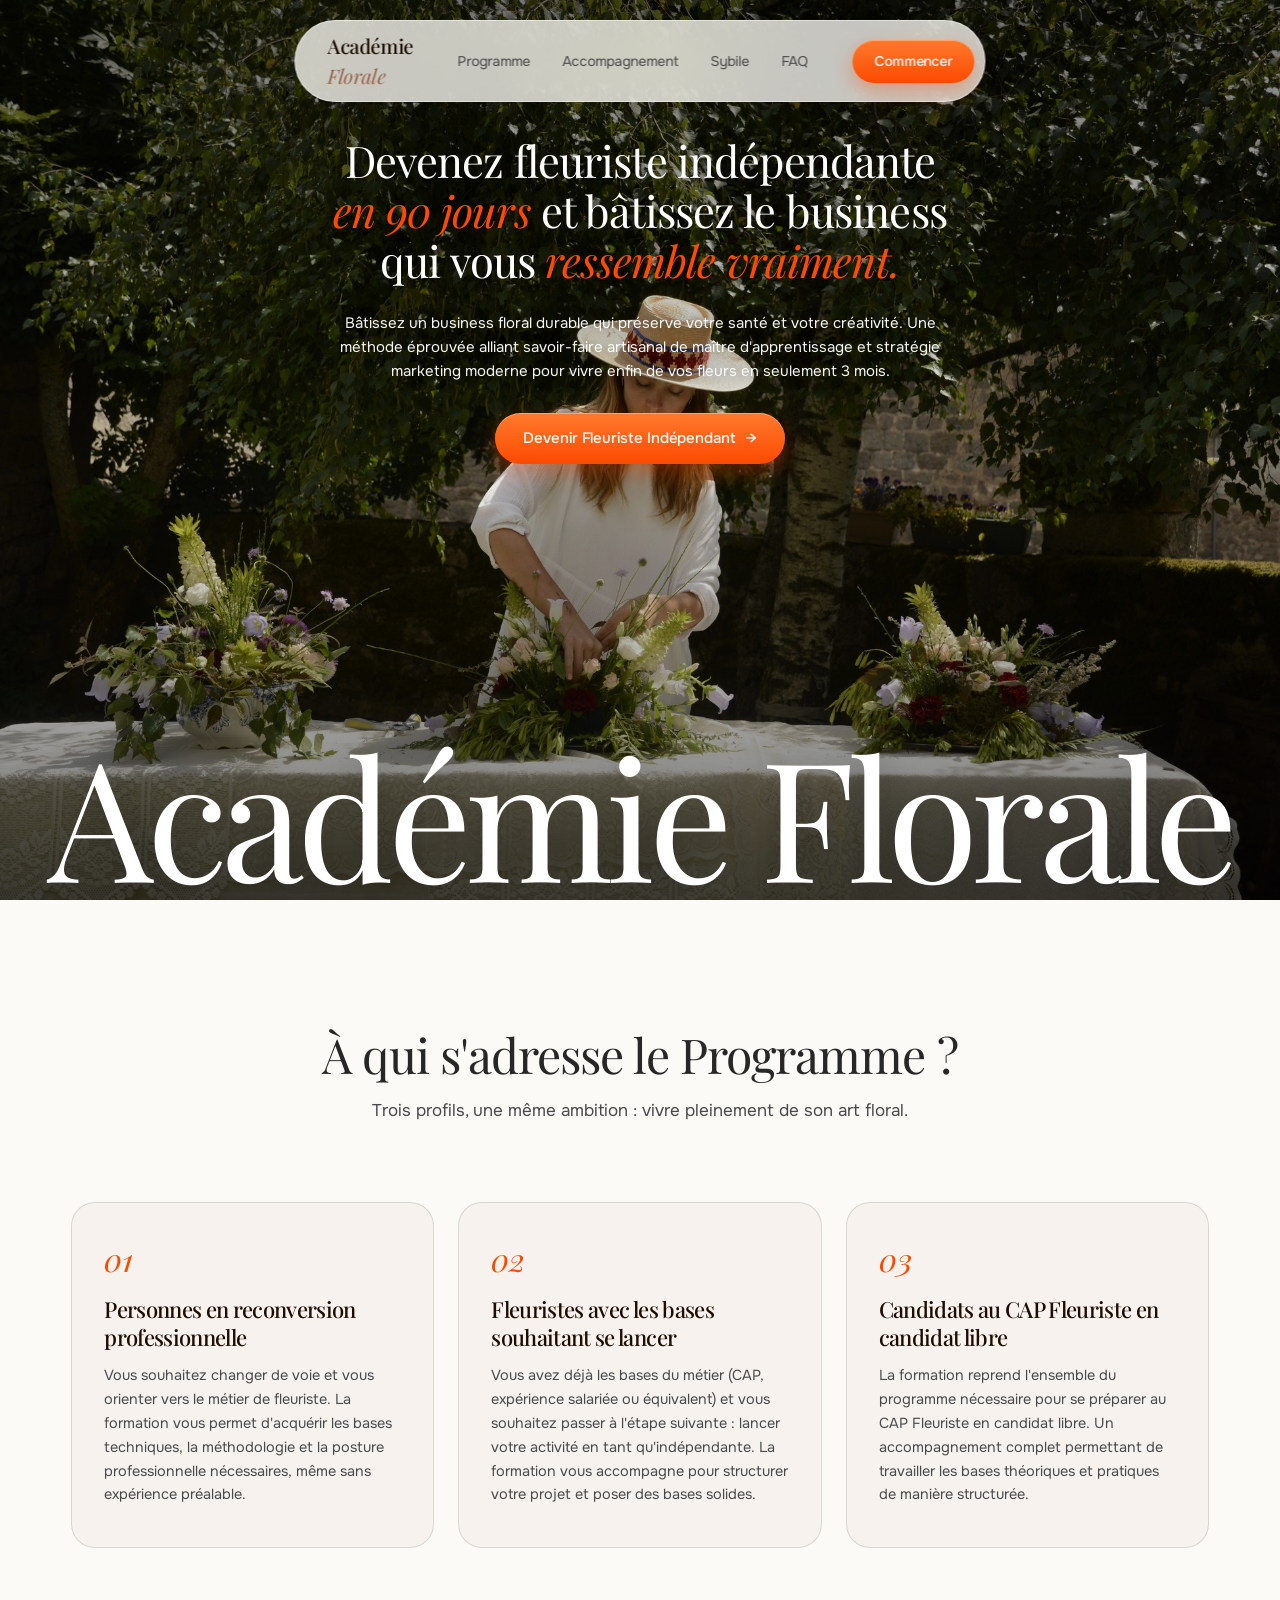
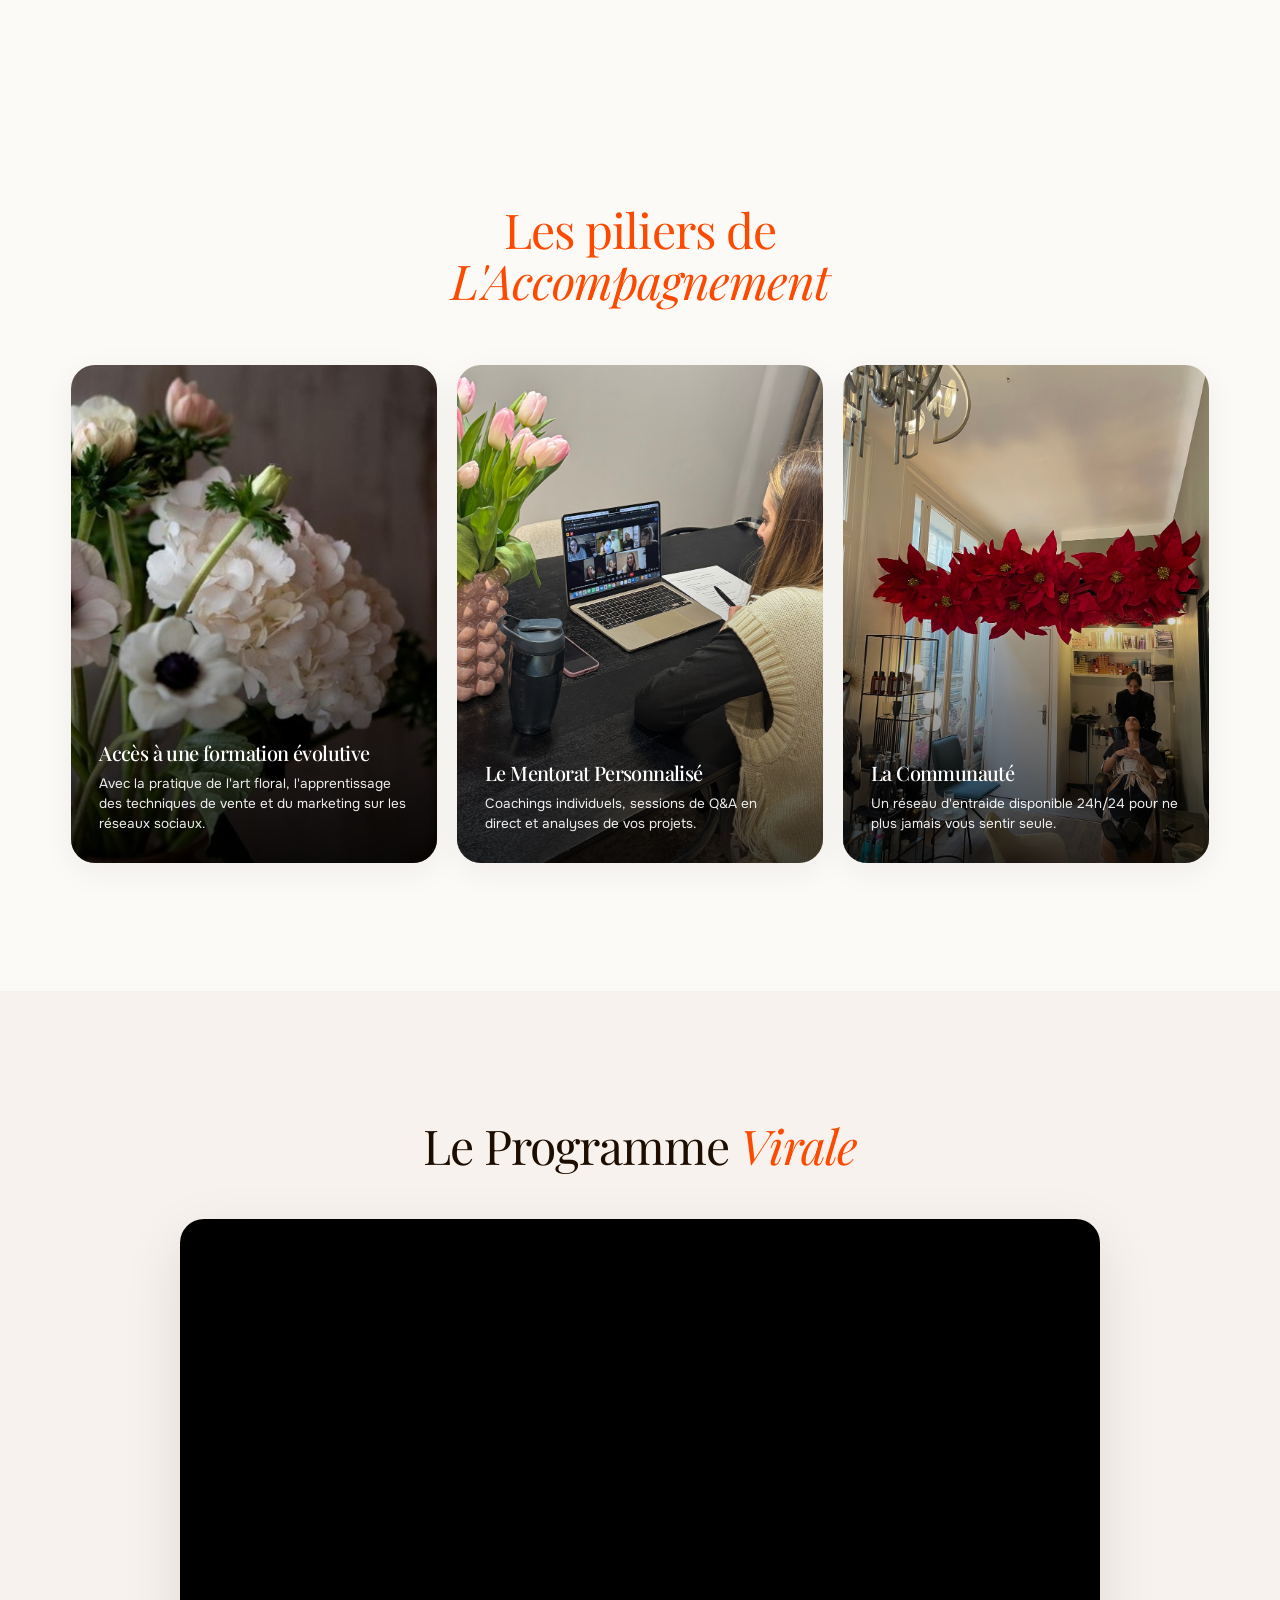
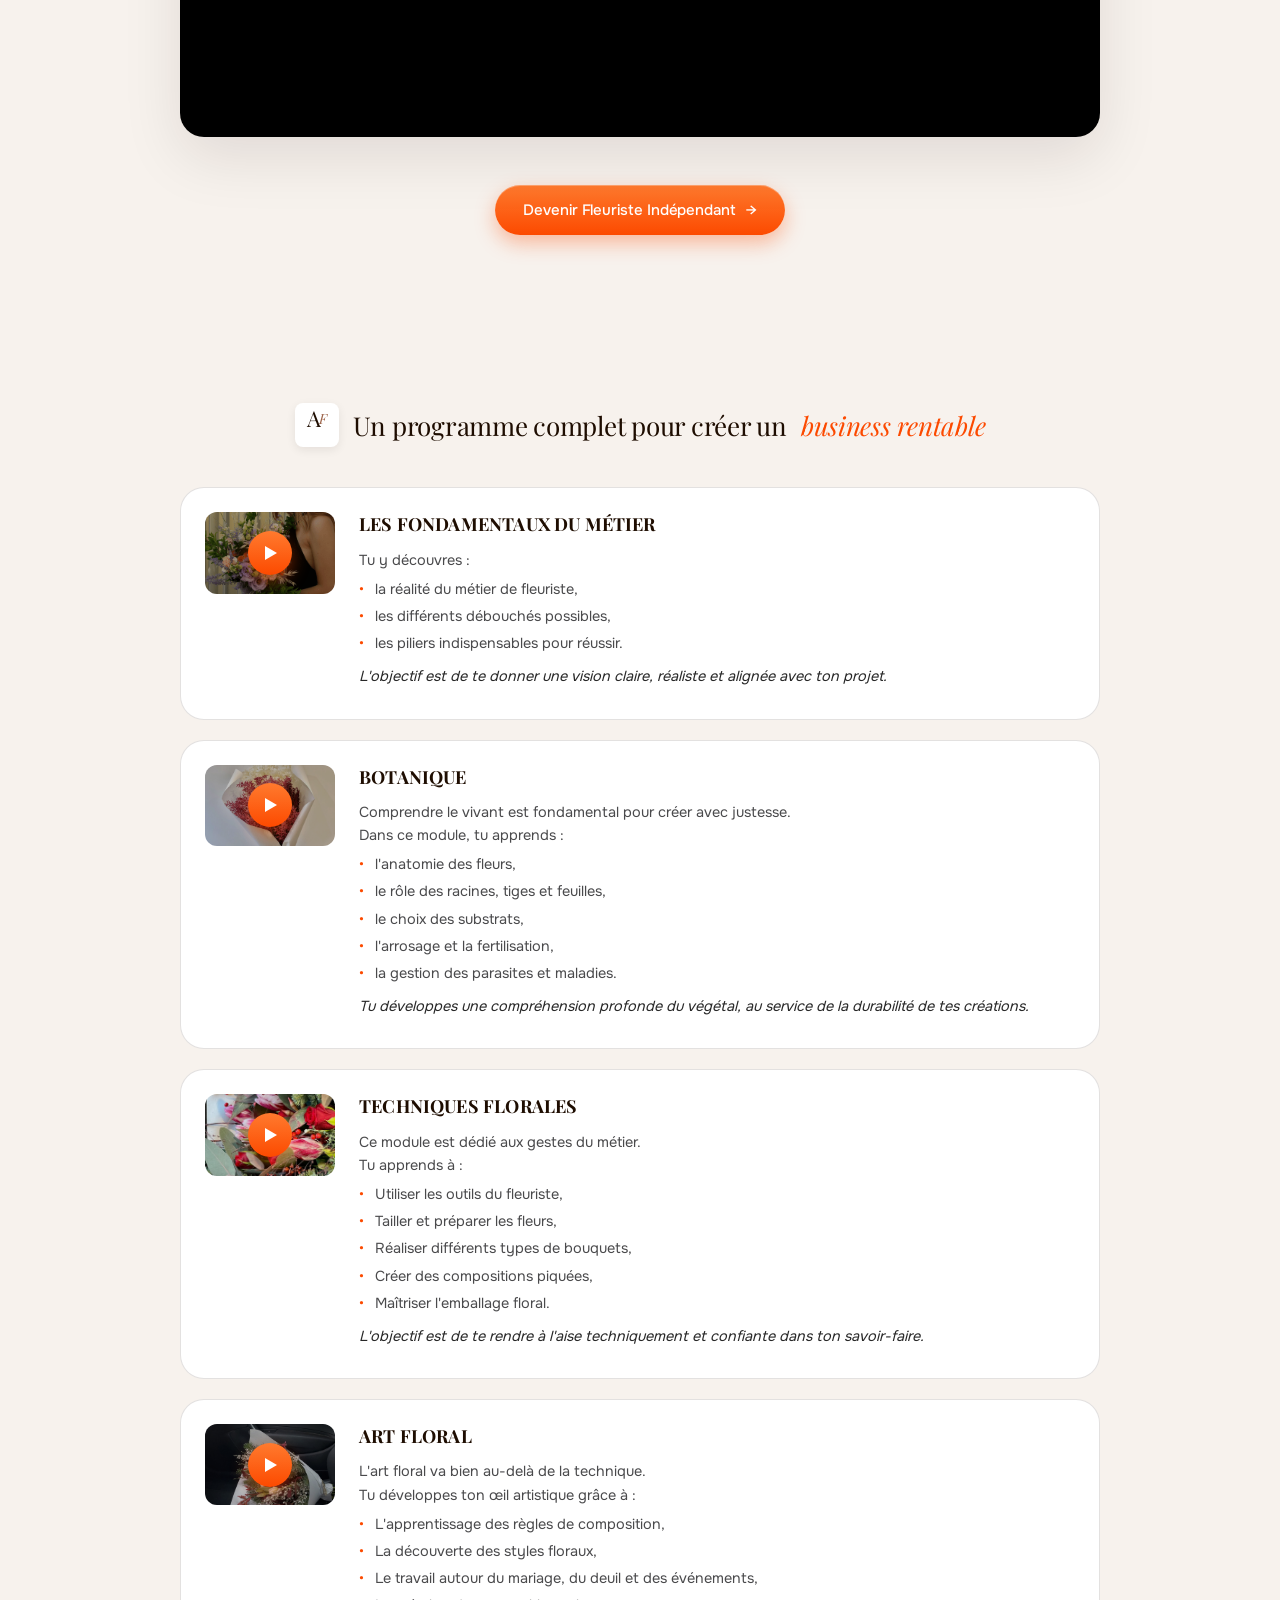
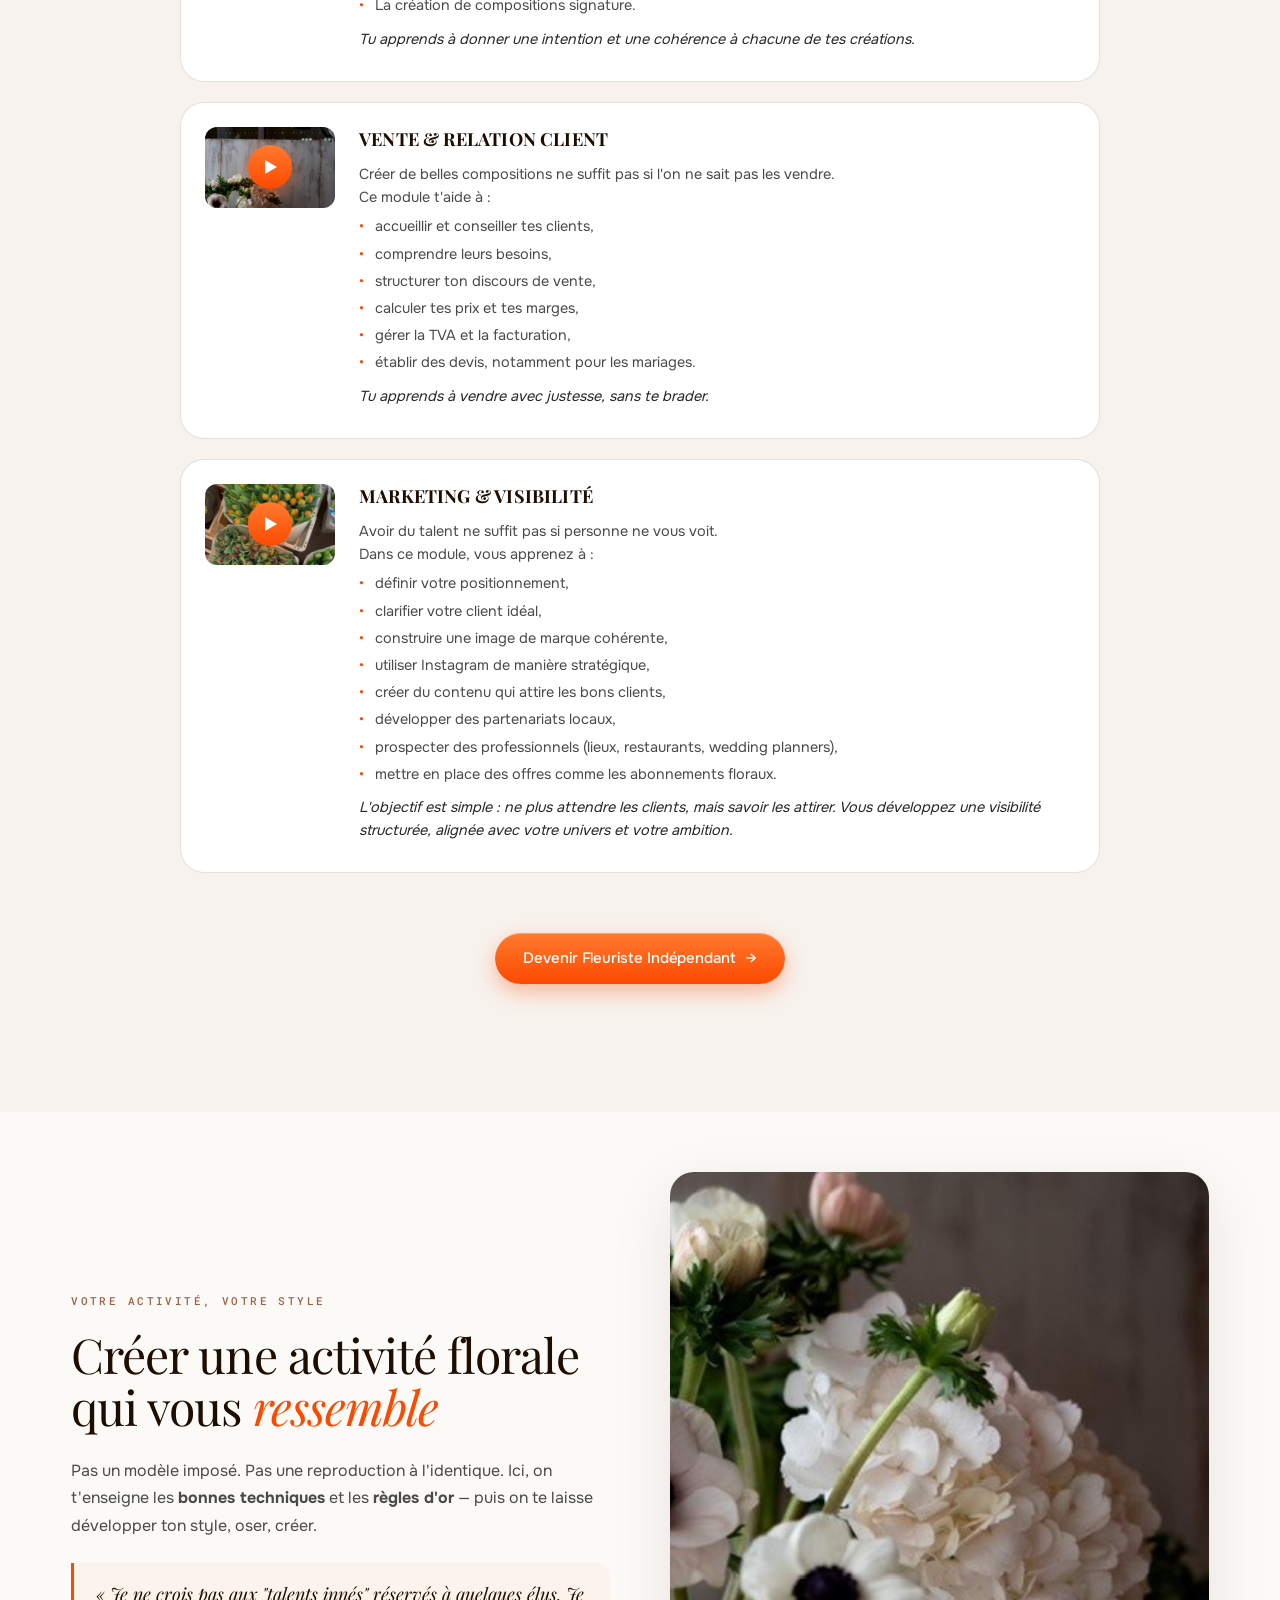
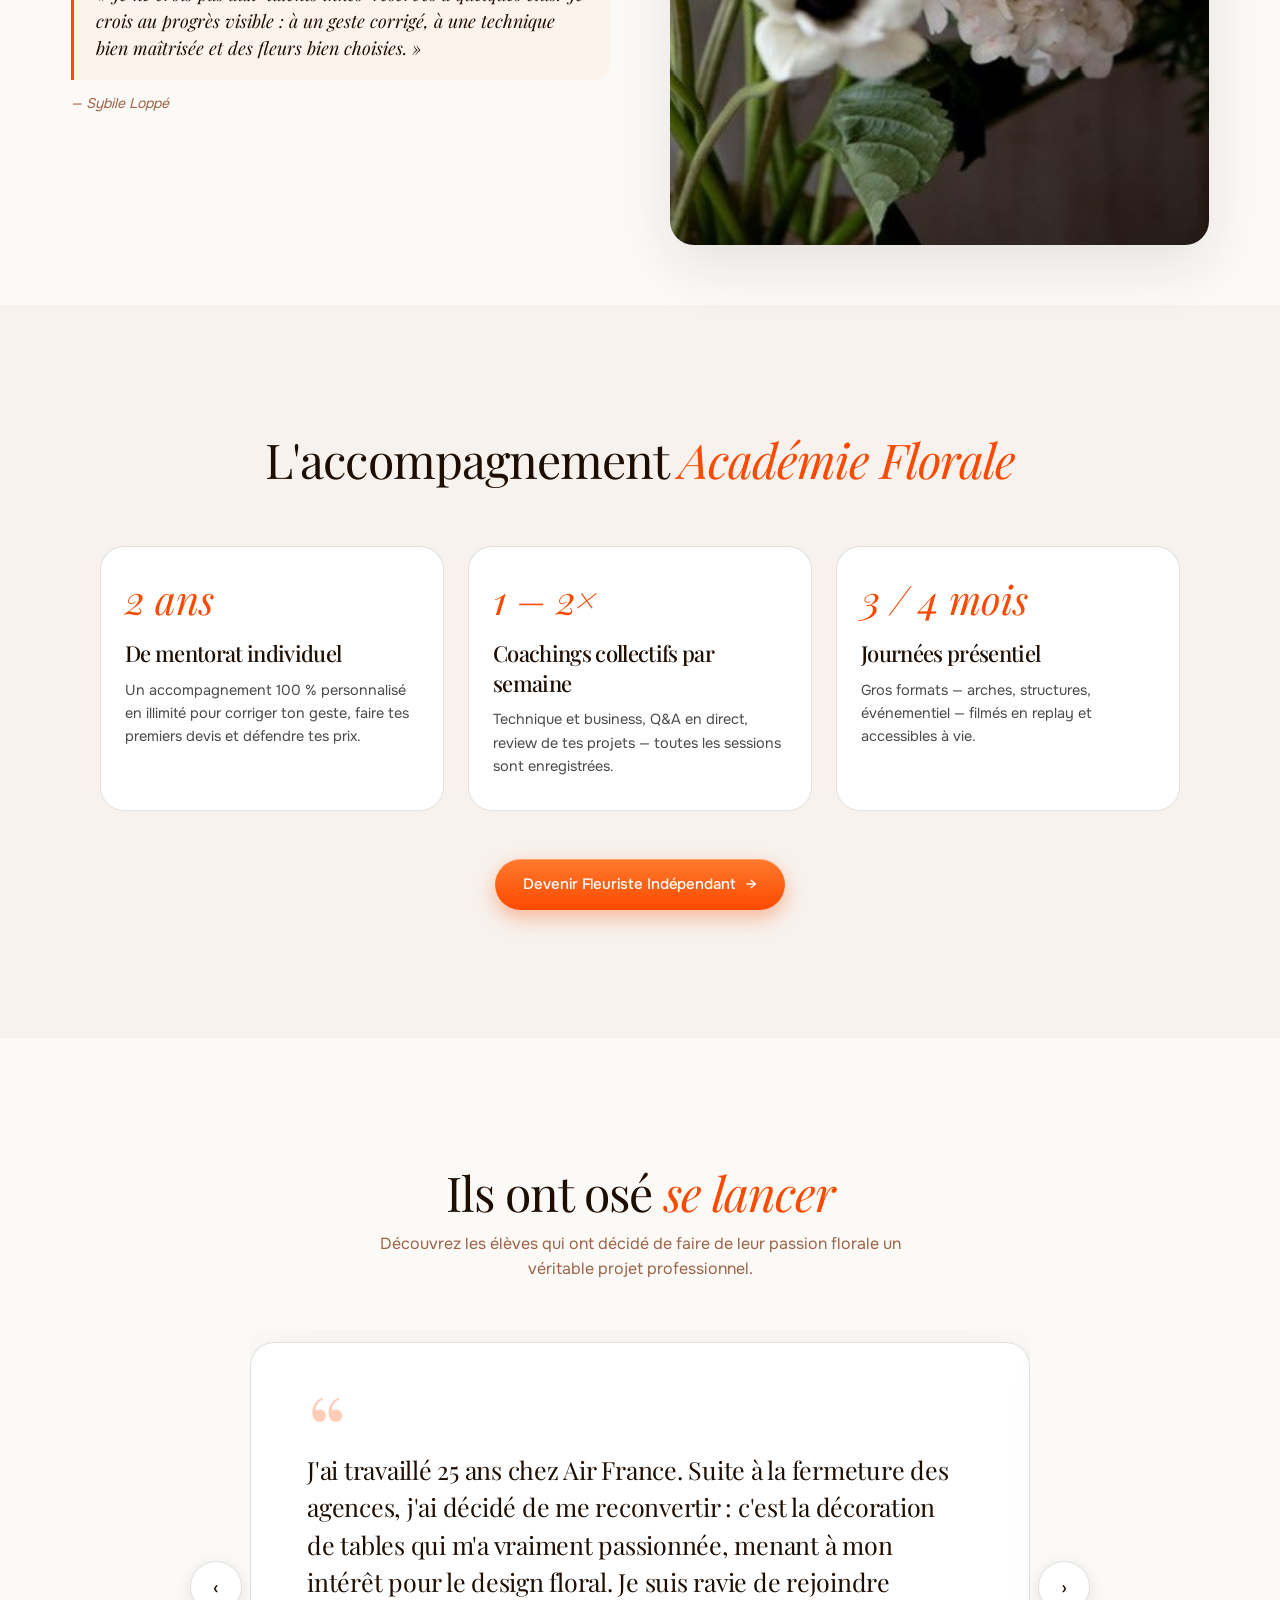
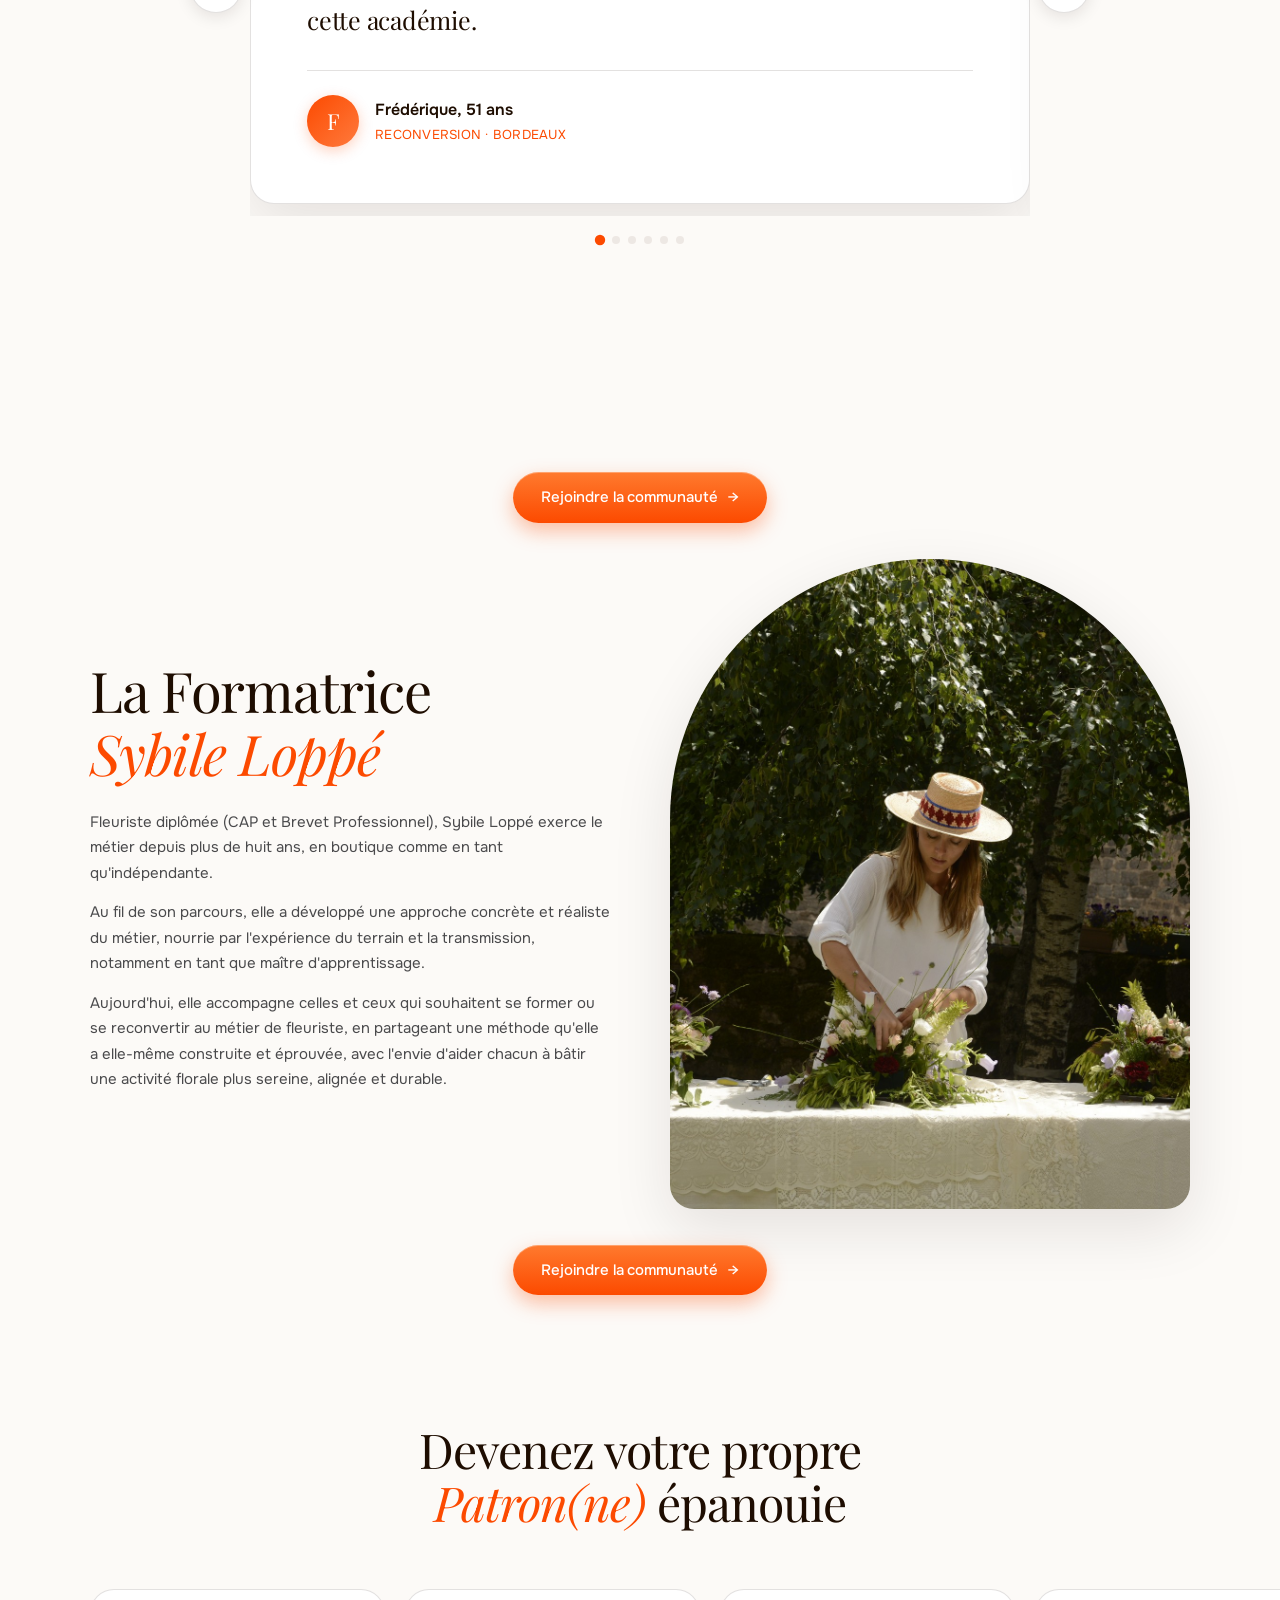
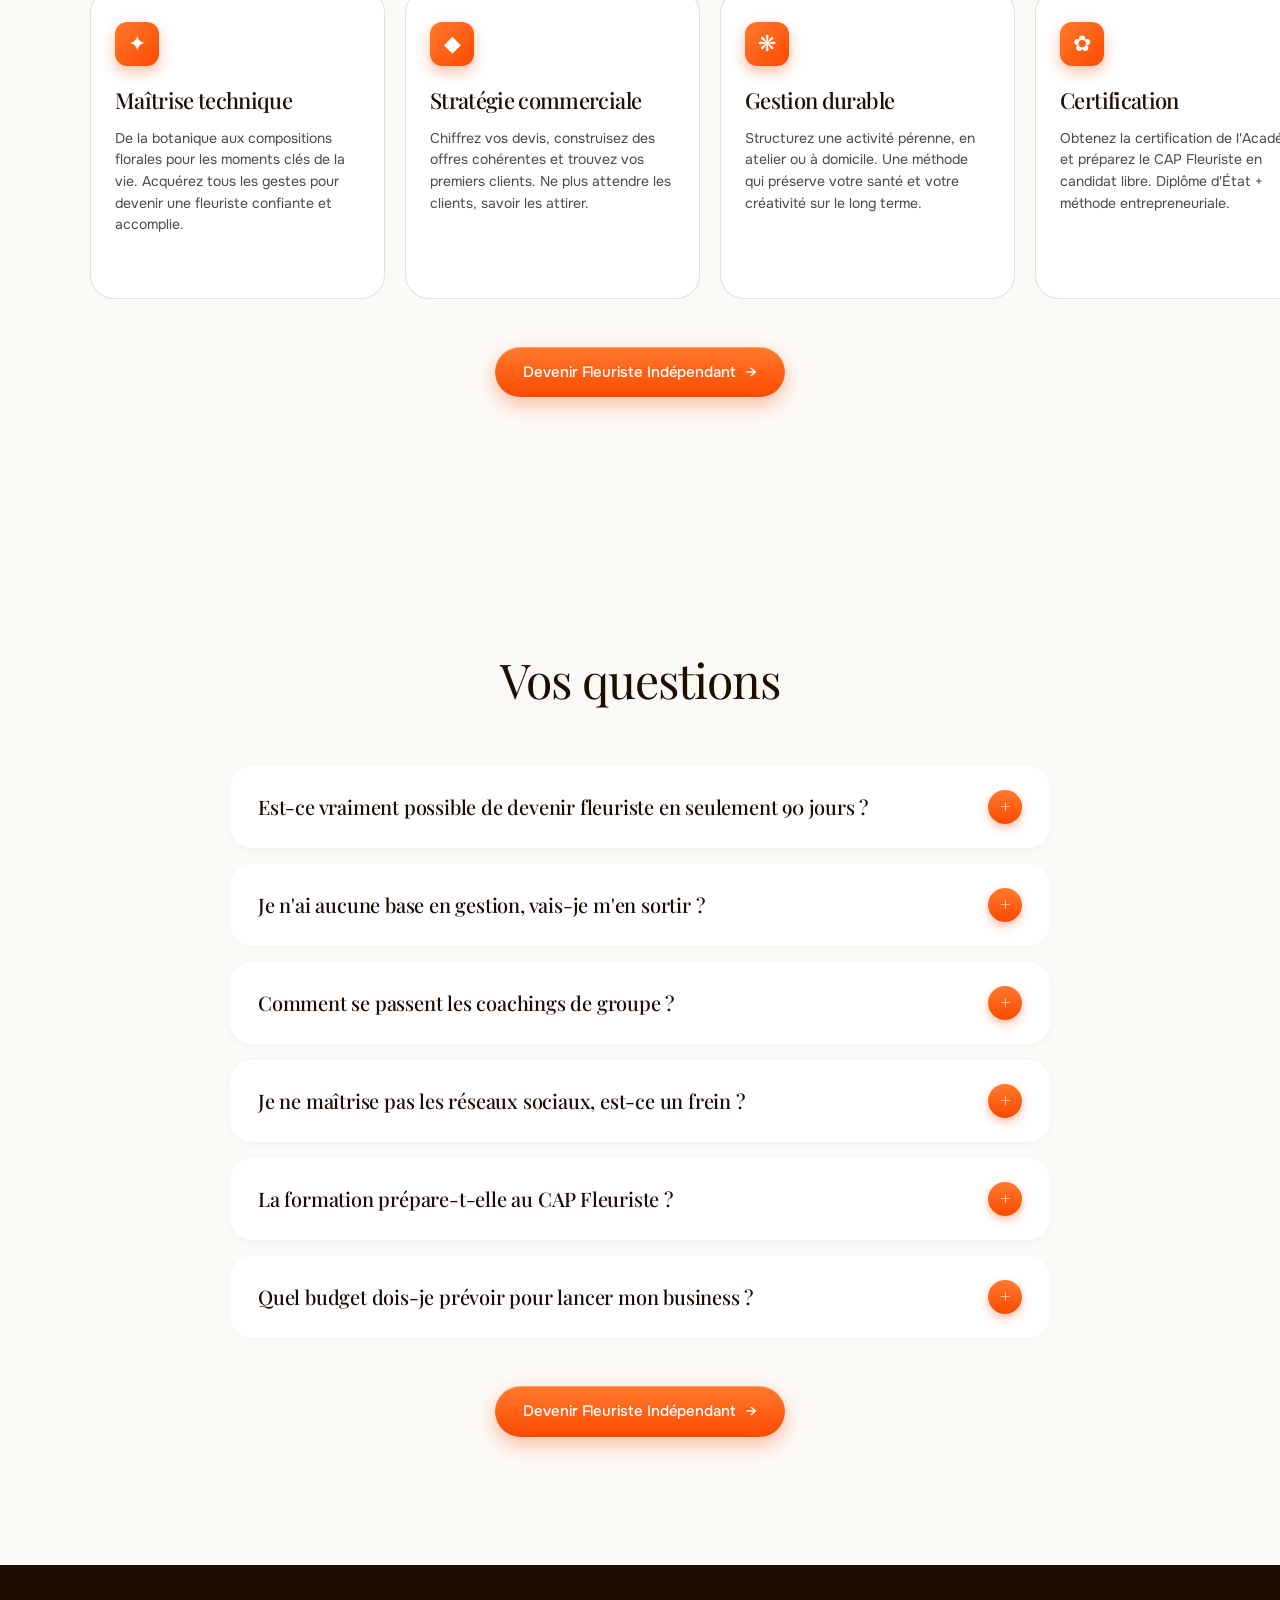
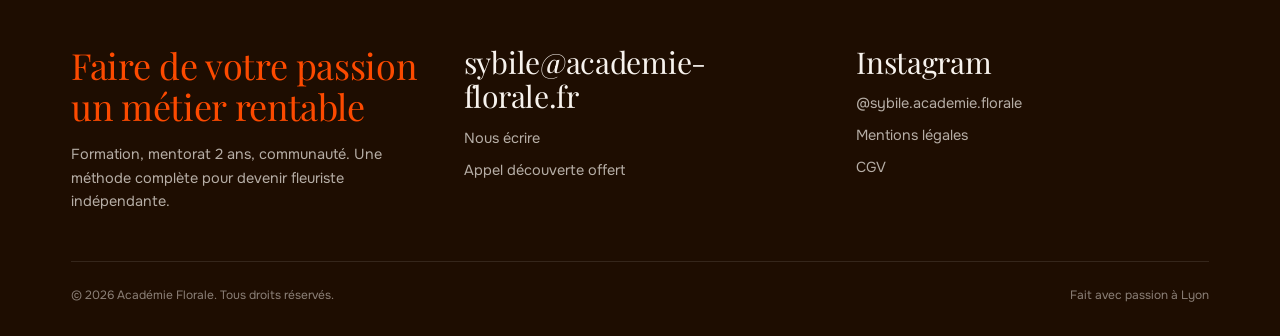
==== index.html @ 9512a061 "Corriger la ville du footer : Montpellier → Lyon Aligne la mention du footer sur le siège social (Ly" ====
<!DOCTYPE html>
<html lang="fr">
<head>
    <meta charset="UTF-8" />
    <meta name="viewport" content="width=device-width, initial-scale=1.0" />
    <title>Académie Florale — Devenir Fleuriste Indépendant</title>
    <meta name="description" content="Bâtissez un business floral durable qui préserve votre santé et votre créativité. Formation, mentorat et communauté par Sybile Loppé." />
    <link rel="icon" type="image/svg+xml" href="assets/favicon.svg" />
    <link rel="preconnect" href="https://fonts.googleapis.com" />
    <link rel="preconnect" href="https://fonts.gstatic.com" crossorigin />
    <link href="https://fonts.googleapis.com/css2?family=Playfair+Display:ital,wght@0,400;0,500;0,600;0,700;1,400;1,600&family=Libre+Caslon+Display&family=Onest:wght@300;400;500;600&family=Roboto+Mono:wght@400;500&display=swap" rel="stylesheet" />
    <link rel="stylesheet" href="styles.css" />
</head>
<body>

    <!-- NAV -->
    <nav class="nav">
        <a href="#" class="nav-logo">Académie <em>Florale</em></a>
        <ul class="nav-links">
            <li><a href="#programme">Programme</a></li>
            <li><a href="#accompagnement">Accompagnement</a></li>
            <li><a href="#formatrice">Sybile</a></li>
            <li><a href="#faq">FAQ</a></li>
        </ul>
        <a href="#cta" class="btn btn-primary nav-cta">Commencer</a>
    </nav>

    <!-- HERO — full-bleed image + overlay copy + big display bottom -->
    <section class="hero">
        <div class="hero-bg"></div>
        <div class="hero-copy">
            <h2>Devenez fleuriste indépendante <span class="orange">en 90 jours</span> et bâtissez le business qui vous <span class="orange">ressemble vraiment.</span></h2>
            <p class="lede">
                Bâtissez un business floral durable qui préserve votre santé et votre créativité. Une méthode éprouvée alliant savoir-faire artisanal de maître d'apprentissage et stratégie marketing moderne pour vivre enfin de vos fleurs en seulement 3 mois.
            </p>
            <div>
                <a href="#cta" class="btn btn-primary">Devenir Fleuriste Indépendant <span class="arrow">→</span></a>
            </div>
        </div>
        <div class="hero-display" aria-hidden="true"><span>Académie Florale</span></div>
    </section>

    <!-- A QUI S'ADRESSE LE PROGRAMME ? -->
    <section class="audience">
        <div class="wrap">
            <div class="section-lead">
                <h2>À qui s'adresse le Programme ?</h2>
                <p>Trois profils, une même ambition : vivre pleinement de son art floral.</p>
            </div>
            <div class="audience-grid">
                <div class="audience-card reveal">
                    <span class="num">01</span>
                    <h3>Personnes en reconversion professionnelle</h3>
                    <p>Vous souhaitez changer de voie et vous orienter vers le métier de fleuriste. La formation vous permet d'acquérir les bases techniques, la méthodologie et la posture professionnelle nécessaires, même sans expérience préalable.</p>
                </div>
                <div class="audience-card reveal">
                    <span class="num">02</span>
                    <h3>Fleuristes avec les bases souhaitant se lancer</h3>
                    <p>Vous avez déjà les bases du métier (CAP, expérience salariée ou équivalent) et vous souhaitez passer à l'étape suivante : lancer votre activité en tant qu'indépendante. La formation vous accompagne pour structurer votre projet et poser des bases solides.</p>
                </div>
                <div class="audience-card reveal">
                    <span class="num">03</span>
                    <h3>Candidats au CAP Fleuriste en candidat libre</h3>
                    <p>La formation reprend l'ensemble du programme nécessaire pour se préparer au CAP Fleuriste en candidat libre. Un accompagnement complet permettant de travailler les bases théoriques et pratiques de manière structurée.</p>
                </div>
            </div>
        </div>
    </section>

    <!-- LES PILIERS DE L'ACCOMPAGNEMENT — 3 photo cards with overlay -->
    <section class="piliers" id="accompagnement">
        <div class="wrap">
            <h2 class="section-title">Les piliers de <span>L'Accompagnement</span></h2>
            <div class="piliers-grid">
                <div class="pilier reveal">
                    <img src="assets/images/pilier-formation.jpeg" alt="Formation évolutive" />
                    <div class="pilier-body">
                        <h3>Accès à une formation évolutive</h3>
                        <p>Avec la pratique de l'art floral, l'apprentissage des techniques de vente et du marketing sur les réseaux sociaux.</p>
                    </div>
                </div>
                <div class="pilier reveal">
                    <img src="assets/images/pilier-mentorat.jpeg" alt="Mentorat personnalisé" />
                    <div class="pilier-body">
                        <h3>Le Mentorat Personnalisé</h3>
                        <p>Coachings individuels, sessions de Q&amp;A en direct et analyses de vos projets.</p>
                    </div>
                </div>
                <div class="pilier reveal">
                    <img src="assets/images/pilier-communaute.jpeg" alt="Communauté" />
                    <div class="pilier-body">
                        <h3>La Communauté</h3>
                        <p>Un réseau d'entraide disponible 24h/24 pour ne plus jamais vous sentir seule.</p>
                    </div>
                </div>
            </div>
        </div>
    </section>

    <!-- LE PROGRAMME VIRALE — VSL video embed -->
    <section class="programme-viral">
        <div class="wrap">
            <h2>Le Programme <em class="orange">Virale</em></h2>
            <div class="video-wrap">
                <iframe src="https://www.youtube.com/embed/dQw4w9WgXcQ?rel=0" title="Programme Virale" allowfullscreen loading="lazy"></iframe>
            </div>
            <div class="cta-row">
                <a href="#cta" class="btn btn-primary">Devenir Fleuriste Indépendant <span class="arrow">→</span></a>
            </div>
        </div>
    </section>

    <!-- 6 MODULES — video-list style -->
    <section class="modules-section" id="programme">
        <div class="wrap">
            <div class="subtitle"><span class="monogram">A<span>F</span></span>Un programme complet pour créer un <span class="accent">business rentable</span></div>

            <div class="modules-list">
                <div class="module-row reveal">
                    <div class="module-thumb"><img src="assets/images/mod-1.png" alt="Module 1" /><span class="play"><svg viewBox="0 0 12 14" aria-hidden="true"><path d="M0 0 L12 7 L0 14 Z"/></svg></span></div>
                    <div class="module-body">
                        <h3>Les Fondamentaux du Métier</h3>
                        <p>Tu y découvres :</p>
                        <ul>
                            <li>la réalité du métier de fleuriste,</li>
                            <li>les différents débouchés possibles,</li>
                            <li>les piliers indispensables pour réussir.</li>
                        </ul>
                        <p class="closing">L'objectif est de te donner une vision claire, réaliste et alignée avec ton projet.</p>
                    </div>
                </div>

                <div class="module-row reveal">
                    <div class="module-thumb"><img src="assets/images/mod-2.jpg" alt="Module 2" /><span class="play"><svg viewBox="0 0 12 14" aria-hidden="true"><path d="M0 0 L12 7 L0 14 Z"/></svg></span></div>
                    <div class="module-body">
                        <h3>Botanique</h3>
                        <p>Comprendre le vivant est fondamental pour créer avec justesse.<br />Dans ce module, tu apprends :</p>
                        <ul>
                            <li>l'anatomie des fleurs,</li>
                            <li>le rôle des racines, tiges et feuilles,</li>
                            <li>le choix des substrats,</li>
                            <li>l'arrosage et la fertilisation,</li>
                            <li>la gestion des parasites et maladies.</li>
                        </ul>
                        <p class="closing">Tu développes une compréhension profonde du végétal, au service de la durabilité de tes créations.</p>
                    </div>
                </div>

                <div class="module-row reveal">
                    <div class="module-thumb"><img src="assets/images/mod-3.jpg" alt="Module 3" /><span class="play"><svg viewBox="0 0 12 14" aria-hidden="true"><path d="M0 0 L12 7 L0 14 Z"/></svg></span></div>
                    <div class="module-body">
                        <h3>Techniques Florales</h3>
                        <p>Ce module est dédié aux gestes du métier.<br />Tu apprends à :</p>
                        <ul>
                            <li>Utiliser les outils du fleuriste,</li>
                            <li>Tailler et préparer les fleurs,</li>
                            <li>Réaliser différents types de bouquets,</li>
                            <li>Créer des compositions piquées,</li>
                            <li>Maîtriser l'emballage floral.</li>
                        </ul>
                        <p class="closing">L'objectif est de te rendre à l'aise techniquement et confiante dans ton savoir-faire.</p>
                    </div>
                </div>

                <div class="module-row reveal">
                    <div class="module-thumb"><img src="assets/images/mod-4.jpg" alt="Module 4" /><span class="play"><svg viewBox="0 0 12 14" aria-hidden="true"><path d="M0 0 L12 7 L0 14 Z"/></svg></span></div>
                    <div class="module-body">
                        <h3>Art Floral</h3>
                        <p>L'art floral va bien au-delà de la technique.<br />Tu développes ton œil artistique grâce à :</p>
                        <ul>
                            <li>L'apprentissage des règles de composition,</li>
                            <li>La découverte des styles floraux,</li>
                            <li>Le travail autour du mariage, du deuil et des événements,</li>
                            <li>La création de compositions signature.</li>
                        </ul>
                        <p class="closing">Tu apprends à donner une intention et une cohérence à chacune de tes créations.</p>
                    </div>
                </div>

                <div class="module-row reveal">
                    <div class="module-thumb"><img src="assets/images/mod-5.jpg" alt="Module 5" /><span class="play"><svg viewBox="0 0 12 14" aria-hidden="true"><path d="M0 0 L12 7 L0 14 Z"/></svg></span></div>
                    <div class="module-body">
                        <h3>Vente &amp; Relation Client</h3>
                        <p>Créer de belles compositions ne suffit pas si l'on ne sait pas les vendre.<br />Ce module t'aide à :</p>
                        <ul>
                            <li>accueillir et conseiller tes clients,</li>
                            <li>comprendre leurs besoins,</li>
                            <li>structurer ton discours de vente,</li>
                            <li>calculer tes prix et tes marges,</li>
                            <li>gérer la TVA et la facturation,</li>
                            <li>établir des devis, notamment pour les mariages.</li>
                        </ul>
                        <p class="closing">Tu apprends à vendre avec justesse, sans te brader.</p>
                    </div>
                </div>

                <div class="module-row reveal">
                    <div class="module-thumb"><img src="assets/images/mod-6.jpg" alt="Module 6" /><span class="play"><svg viewBox="0 0 12 14" aria-hidden="true"><path d="M0 0 L12 7 L0 14 Z"/></svg></span></div>
                    <div class="module-body">
                        <h3>Marketing &amp; Visibilité</h3>
                        <p>Avoir du talent ne suffit pas si personne ne vous voit.<br />Dans ce module, vous apprenez à :</p>
                        <ul>
                            <li>définir votre positionnement,</li>
                            <li>clarifier votre client idéal,</li>
                            <li>construire une image de marque cohérente,</li>
                            <li>utiliser Instagram de manière stratégique,</li>
                            <li>créer du contenu qui attire les bons clients,</li>
                            <li>développer des partenariats locaux,</li>
                            <li>prospecter des professionnels (lieux, restaurants, wedding planners),</li>
                            <li>mettre en place des offres comme les abonnements floraux.</li>
                        </ul>
                        <p class="closing">L'objectif est simple : ne plus attendre les clients, mais savoir les attirer. Vous développez une visibilité structurée, alignée avec votre univers et votre ambition.</p>
                    </div>
                </div>
            </div>

            <div class="cta-row" style="text-align:center; margin-top: 60px;">
                <a href="#cta" class="btn btn-primary">Devenir Fleuriste Indépendant <span class="arrow">→</span></a>
            </div>
        </div>
    </section>

    <!-- CRÉER UNE ACTIVITÉ FLORALE QUI VOUS RESSEMBLE -->
    <section class="creer">
        <div class="creer-inner">
            <div>
                <span class="eyebrow">Votre activité, votre style</span>
                <h2 style="margin-top:16px;">Créer une activité florale qui vous <em class="orange">ressemble</em></h2>
                <p>Pas un modèle imposé. Pas une reproduction à l'identique. Ici, on t'enseigne les <strong>bonnes techniques</strong> et les <strong>règles d'or</strong> — puis on te laisse développer ton style, oser, créer.</p>
                <blockquote>« Je ne crois pas aux "talents innés" réservés à quelques élus. Je crois au progrès visible : à un geste corrigé, à une technique bien maîtrisée et des fleurs bien choisies. »</blockquote>
                <p class="sig">— Sybile Loppé</p>
            </div>
            <div class="creer-visual"><img src="assets/images/pilier-formation.jpeg" alt="Créer une activité florale" /></div>
        </div>
    </section>

    <!-- L'ACCOMPAGNEMENT ACADÉMIE FLORALE -->
    <section class="accompagnement">
        <div class="wrap">
            <h2>L'accompagnement <em>Académie Florale</em></h2>
            <div class="accomp-grid">
                <div class="accomp-item reveal">
                    <span class="k">2 ans</span>
                    <h3>De mentorat individuel</h3>
                    <p>Un accompagnement 100 % personnalisé en illimité pour corriger ton geste, faire tes premiers devis et défendre tes prix.</p>
                </div>
                <div class="accomp-item reveal">
                    <span class="k">1&nbsp;–&nbsp;2×</span>
                    <h3>Coachings collectifs par semaine</h3>
                    <p>Technique et business, Q&amp;A en direct, review de tes projets — toutes les sessions sont enregistrées.</p>
                </div>
                <div class="accomp-item reveal">
                    <span class="k">3&nbsp;/&nbsp;4 mois</span>
                    <h3>Journées présentiel</h3>
                    <p>Gros formats — arches, structures, événementiel — filmés en replay et accessibles à vie.</p>
                </div>
            </div>
            <div class="cta-row">
                <a href="#cta" class="btn btn-primary">Devenir Fleuriste Indépendant <span class="arrow">→</span></a>
            </div>
        </div>
    </section>

    <!-- ILS ONT OSÉ SE LANCER — carousel full-format -->
    <section class="testimonials">
        <div class="wrap">
            <h2>Ils ont osé <em>se lancer</em></h2>
            <p class="testimonials-sub">Découvrez les élèves qui ont décidé de faire de leur passion florale un véritable projet professionnel.</p>
            <div class="carousel" id="testi-carousel">
                <button class="carousel-btn prev" aria-label="Précédent">‹</button>
                <div class="carousel-viewport">
                    <div class="carousel-track">
                        <article class="testi-card">
                            <span class="testi-mark" aria-hidden="true">“</span>
                            <blockquote class="testi-text">J'ai travaillé 25 ans chez Air France. Suite à la fermeture des agences, j'ai décidé de me reconvertir : c'est la décoration de tables qui m'a vraiment passionnée, menant à mon intérêt pour le design floral. Je suis ravie de rejoindre cette académie.</blockquote>
                            <footer class="testi-author">
                                <span class="testi-avatar" aria-hidden="true">F</span>
                                <span class="testi-meta">
                                    <span class="testi-name">Frédérique, 51 ans</span>
                                    <span class="testi-role">Reconversion · Bordeaux</span>
                                </span>
                            </footer>
                        </article>
                        <article class="testi-card">
                            <span class="testi-mark" aria-hidden="true">“</span>
                            <blockquote class="testi-text">Création de l'entreprise terminée, hâte d'attaquer la suite maintenant ! Je suis en train de préparer ma recherche de camion pour boucler le budget. En attendant, on bosse sur le marketing, la com et le portfolio.</blockquote>
                            <footer class="testi-author">
                                <span class="testi-avatar" aria-hidden="true">M</span>
                                <span class="testi-meta">
                                    <span class="testi-name">Magali</span>
                                    <span class="testi-role">Entreprise créée</span>
                                </span>
                            </footer>
                        </article>
                        <article class="testi-card">
                            <span class="testi-mark" aria-hidden="true">“</span>
                            <blockquote class="testi-text">J'arrive bientôt au terme de ma carrière de DRH. Après plusieurs mois de réflexion, je me lance enfin dans cette aventure florale. Nul doute que cet apprentissage et les conseils de Sybile me permettront de concrétiser mon projet.</blockquote>
                            <footer class="testi-author">
                                <span class="testi-avatar" aria-hidden="true">A</span>
                                <span class="testi-meta">
                                    <span class="testi-name">Arielle, 57 ans</span>
                                    <span class="testi-role">Ancienne DRH</span>
                                </span>
                            </footer>
                        </article>
                        <article class="testi-card">
                            <span class="testi-mark" aria-hidden="true">“</span>
                            <blockquote class="testi-text">Après avoir consacré ma vie de maman à ma vie professionnelle, j'ai voulu me tourner vers un métier dans lequel je m'épanouis pleinement. Cette formation a été une évidence. J'ai le projet d'ouvrir ma boutique et je ne compte pas m'arrêter là.</blockquote>
                            <footer class="testi-author">
                                <span class="testi-avatar" aria-hidden="true">❀</span>
                                <span class="testi-meta">
                                    <span class="testi-name">Élève de l'Académie, 38 ans</span>
                                    <span class="testi-role">Future boutique</span>
                                </span>
                            </footer>
                        </article>
                        <article class="testi-card">
                            <span class="testi-mark" aria-hidden="true">“</span>
                            <blockquote class="testi-text">Attirée par le métier de fleuriste depuis de nombreuses années, je saute enfin le pas ! J'habite en Belgique et je suis mère de trois enfants, à qui j'ai envie de montrer que quand on veut, on peut. Hâte de commencer cette aventure.</blockquote>
                            <footer class="testi-author">
                                <span class="testi-avatar" aria-hidden="true">❀</span>
                                <span class="testi-meta">
                                    <span class="testi-name">Élève de l'Académie, 32 ans</span>
                                    <span class="testi-role">Belgique · Mère de 3 enfants</span>
                                </span>
                            </footer>
                        </article>
                        <article class="testi-card">
                            <span class="testi-mark" aria-hidden="true">“</span>
                            <blockquote class="testi-text">J'ai 75 ans et je suis maman de 7 enfants. J'ai travaillé quelque temps dans les fleurs, mais sans arriver à être la fleuriste que je rêve d'être. Je m'embarque avec vous sur ce beau navire parfumé qu'est l'Académie Florale.</blockquote>
                            <footer class="testi-author">
                                <span class="testi-avatar" aria-hidden="true">❀</span>
                                <span class="testi-meta">
                                    <span class="testi-name">Élève de l'Académie, 75 ans</span>
                                    <span class="testi-role">Passion de toujours</span>
                                </span>
                            </footer>
                        </article>
                    </div>
                </div>
                <button class="carousel-btn next" aria-label="Suivant">›</button>
                <div class="carousel-dots"></div>
            </div>
        </div>
    </section>

    <!-- LA FORMATRICE — Sybile Loppé -->
    <section class="formatrice" id="formatrice">
        <div class="wrap">
            <div class="cta-row"><a href="#cta" class="btn btn-primary">Rejoindre la communauté <span class="arrow">→</span></a></div>
            <div class="formatrice-inner">
                <div class="formatrice-copy">
                    <h2>La Formatrice<br /><em>Sybile Loppé</em></h2>
                    <p>Fleuriste diplômée (CAP et Brevet Professionnel), Sybile Loppé exerce le métier depuis plus de huit ans, en boutique comme en tant qu'indépendante.</p>
                    <p>Au fil de son parcours, elle a développé une approche concrète et réaliste du métier, nourrie par l'expérience du terrain et la transmission, notamment en tant que maître d'apprentissage.</p>
                    <p>Aujourd'hui, elle accompagne celles et ceux qui souhaitent se former ou se reconvertir au métier de fleuriste, en partageant une méthode qu'elle a elle-même construite et éprouvée, avec l'envie d'aider chacun à bâtir une activité florale plus sereine, alignée et durable.</p>
                </div>
                <div class="formatrice-photo"><img src="assets/images/hero-bg.jpg" alt="Sybile Loppé" /></div>
            </div>
            <div class="cta-row" style="margin-top: 36px; margin-bottom: 0;"><a href="#cta" class="btn btn-primary">Rejoindre la communauté <span class="arrow">→</span></a></div>
        </div>
    </section>

    <!-- DEVENEZ VOTRE PROPRE PATRONNE — 4 cards grid -->
    <section class="patronne">
        <div class="wrap">
            <h2>Devenez votre propre <em class="orange">Patron(ne)</em> épanouie</h2>
            <div class="patronne-grid">
                <div class="patron-card reveal">
                    <div class="patron-icon">✦</div>
                    <h3>Maîtrise technique</h3>
                    <p>De la botanique aux compositions florales pour les moments clés de la vie. Acquérez tous les gestes pour devenir une fleuriste confiante et accomplie.</p>
                </div>
                <div class="patron-card reveal">
                    <div class="patron-icon">◆</div>
                    <h3>Stratégie commerciale</h3>
                    <p>Chiffrez vos devis, construisez des offres cohérentes et trouvez vos premiers clients. Ne plus attendre les clients, savoir les attirer.</p>
                </div>
                <div class="patron-card reveal">
                    <div class="patron-icon">❋</div>
                    <h3>Gestion durable</h3>
                    <p>Structurez une activité pérenne, en atelier ou à domicile. Une méthode qui préserve votre santé et votre créativité sur le long terme.</p>
                </div>
                <div class="patron-card reveal">
                    <div class="patron-icon">✿</div>
                    <h3>Certification</h3>
                    <p>Obtenez la certification de l'Académie et préparez le CAP Fleuriste en candidat libre. Diplôme d'État + méthode entrepreneuriale.</p>
                </div>
            </div>
            <div class="cta-row">
                <a href="#cta" class="btn btn-primary">Devenir Fleuriste Indépendant <span class="arrow">→</span></a>
            </div>
        </div>
    </section>

    <!-- FAQ -->
    <section class="faq" id="faq">
        <div class="wrap">
            <h2>Vos questions</h2>
            <div class="faq-list">
                <details class="faq-item">
                    <summary>Est-ce vraiment possible de devenir fleuriste en seulement 90 jours ?<span class="plus">+</span></summary>
                    <div class="faq-body">Oui. En suivant la méthode et en y consacrant quelques heures par semaine, tu peux poser les bases techniques ET business en 90 jours. C'est un cadre exigeant mais accessible, avec un mentorat individuel pour corriger tes gestes en temps réel.</div>
                </details>
                <details class="faq-item">
                    <summary>Je n'ai aucune base en gestion, vais-je m'en sortir ?<span class="plus">+</span></summary>
                    <div class="faq-body">C'est précisément l'un des piliers de l'Académie. Vous apprendrez à calculer vos prix et vos marges avec précision, à structurer vos devis et à maîtriser vos obligations légales. Vous ne serez plus une simple passionnée, mais une véritable chef d'entreprise éclairée.</div>
                </details>
                <details class="faq-item">
                    <summary>Comment se passent les coachings de groupe ?<span class="plus">+</span></summary>
                    <div class="faq-body">Coachings individuels, sessions de Q&amp;A en direct et analyses de vos projets. Une à deux fois par semaine, sur des thèmes techniques et business. Toutes les sessions sont enregistrées et disponibles en replay.</div>
                </details>
                <details class="faq-item">
                    <summary>Je ne maîtrise pas les réseaux sociaux, est-ce un frein ?<span class="plus">+</span></summary>
                    <div class="faq-body">Pas du tout. Le module Marketing &amp; Visibilité te guide pas à pas : positionnement, client idéal, image de marque, Instagram stratégique, création de contenu qui attire. Ce n'est pas une question d'algorithme, c'est une question de confiance et de régularité.</div>
                </details>
                <details class="faq-item">
                    <summary>La formation prépare-t-elle au CAP Fleuriste ?<span class="plus">+</span></summary>
                    <div class="faq-body">Absolument. En plus de l'aspect business, vous recevez une préparation technique solide pour passer votre CAP en candidat libre en toute confiance. Vous alliez ainsi la reconnaissance d'un diplôme d'État à la puissance d'une méthode entrepreneuriale moderne.</div>
                </details>
                <details class="faq-item">
                    <summary>Quel budget dois-je prévoir pour lancer mon business ?<span class="plus">+</span></summary>
                    <div class="faq-body">La formation couvre précisément cette question : matériel de départ, sourcing des fleurs, structure juridique, obligations légales. Un plan financier réaliste tracé avec toi lors de l'appel découverte, adapté à ton contexte (domicile, atelier, événementiel…).</div>
                </details>
            </div>
            <div class="cta-row" id="cta">
                <a href="#" class="btn btn-primary">Devenir Fleuriste Indépendant <span class="arrow">→</span></a>
            </div>
        </div>
    </section>

    <!-- FOOTER -->
    <footer class="footer">
        <div class="footer-inner">
            <div class="footer-grid">
                <div class="footer-col footer-brand">
                    <h3 class="footer-brand-title">Faire de votre passion un métier rentable</h3>
                    <p style="margin-top:16px;">Formation, mentorat 2 ans, communauté. Une méthode complète pour devenir fleuriste indépendante.</p>
                </div>
                <div class="footer-col">
                    <h3>sybile@academie-florale.fr</h3>
                    <ul>
                        <li><a href="mailto:sybile@academie-florale.fr">Nous écrire</a></li>
                        <li><a href="#cta">Appel découverte offert</a></li>
                    </ul>
                </div>
                <div class="footer-col">
                    <h3>Instagram</h3>
                    <ul>
                        <li><a href="https://instagram.com/sybile.academie.florale">@sybile.academie.florale</a></li>
                        <li><a href="mentions-legales.html">Mentions légales</a></li>
                        <li><a href="cgv.html">CGV</a></li>
                    </ul>
                </div>
            </div>
            <div class="footer-bottom">
                <span>© 2026 Académie Florale. Tous droits réservés.</span>
                <span>Fait avec passion à Lyon</span>
            </div>
        </div>
    </footer>

    <script>
        // Reveal on scroll
        const io = new IntersectionObserver((entries) => {
            entries.forEach((e) => { if (e.isIntersecting) { e.target.classList.add('in'); io.unobserve(e.target); } });
        }, { threshold: 0.12 });
        document.querySelectorAll('.reveal').forEach((el) => io.observe(el));

        // Testimonial carousel
        (function () {
            const carousel = document.getElementById('testi-carousel');
            if (!carousel) return;
            const viewport = carousel.querySelector('.carousel-viewport');
            const track = carousel.querySelector('.carousel-track');
            const slides = Array.from(track.children);
            const prev = carousel.querySelector('.prev');
            const next = carousel.querySelector('.next');
            const dotsEl = carousel.querySelector('.carousel-dots');

            slides.forEach((_, i) => {
                const d = document.createElement('span');
                d.addEventListener('click', () => scrollTo(i));
                dotsEl.appendChild(d);
            });
            const dots = Array.from(dotsEl.children);

            function slideCenter(s) { return s.offsetLeft + s.clientWidth / 2; }
            function currentIndex() {
                const vc = track.scrollLeft + track.clientWidth / 2;
                let best = 0, bestDist = Infinity;
                slides.forEach((s, i) => {
                    const d = Math.abs(slideCenter(s) - vc);
                    if (d < bestDist) { bestDist = d; best = i; }
                });
                return best;
            }
            function scrollTo(i) {
                i = Math.max(0, Math.min(slides.length - 1, i));
                const s = slides[i];
                const target = slideCenter(s) - track.clientWidth / 2;
                track.scrollTo({ left: Math.max(0, target), behavior: 'smooth' });
            }
            function updateDots() {
                const i = currentIndex();
                dots.forEach((d, j) => d.classList.toggle('active', j === i));
            }

            prev.addEventListener('click', () => scrollTo(currentIndex() - 1));
            next.addEventListener('click', () => scrollTo(currentIndex() + 1));
            track.addEventListener('scroll', () => { clearTimeout(track._t); track._t = setTimeout(updateDots, 60); });
            window.addEventListener('resize', () => { scrollTo(currentIndex()); updateDots(); });
            // Initial center on first slide
            requestAnimationFrame(() => { scrollTo(0); updateDots(); });
        })();
    </script>
</body>
</html>
---- styles.css ----
/* =========================================================
   Académie Florale — mirror of academie-florale.fr
   Palette exacte: cream + brown + orange #FC4A00
   ========================================================= */

:root {
    --cream: #FCFAF7;
    --cream-warm: #F7F2ED;
    --cream-deep: #EDE8E4;
    --brown-deep: #1E0D01;
    --brown-warm: #9C6349;
    --text: #272727;
    --text-muted: #666666;
    --text-soft: #4A4A4C;

    /* THE orange — measured from the live site */
    --orange: #FC4A00;
    --orange-2: #E85B2C;
    --orange-glow: rgba(252, 74, 0, 0.35);

    --line: rgba(30, 13, 1, 0.12);
    --white: #ffffff;

    --font-serif: 'Playfair Display', 'Times New Roman', serif;
    --font-caslon: 'Libre Caslon Condensed', 'Playfair Display', serif;
    --font-sans: 'Onest', 'Inter', -apple-system, BlinkMacSystemFont, sans-serif;
    --font-mono: 'Roboto Mono', ui-monospace, monospace;

    --radius-pill: 100px;
    --radius-lg: 24px;
    --radius-md: 14px;
    --radius-sm: 12px;

    --gutter: clamp(20px, 4vw, 80px);
    --section: clamp(72px, 10vw, 140px);
    --max-w: 1240px;

    --shadow-soft: 0 20px 60px rgba(30, 13, 1, 0.10);
    --shadow-card: 0 8px 32px rgba(30, 13, 1, 0.06);
    --shadow-orange: 0 12px 32px var(--orange-glow);
}

* { margin: 0; padding: 0; box-sizing: border-box; }
html { scroll-behavior: smooth; -webkit-font-smoothing: antialiased; }
body {
    font-family: var(--font-sans);
    background: var(--cream);
    color: var(--text);
    line-height: 1.5;
    font-size: 16px;
    overflow-x: hidden;
}
img { max-width: 100%; height: auto; display: block; }
a { color: inherit; text-decoration: none; }
button { font-family: inherit; cursor: pointer; border: none; background: none; }

/* -------------------------------------------------
   TYPOGRAPHY — Playfair everywhere, orange italic for accents
   ------------------------------------------------- */
h1, h2, h3, h4 {
    font-family: var(--font-serif);
    color: var(--text);
    font-weight: 400;
    letter-spacing: -0.03em;
    line-height: 1.1;
}

h1 {
    font-family: var(--font-serif);
    font-size: clamp(52px, 8vw, 128px);
    letter-spacing: -0.04em;
    line-height: 0.95;
}

h2 {
    font-size: clamp(34px, 4.5vw, 48px);
    letter-spacing: -0.02em;
    line-height: 1.1;
}

h3 {
    font-size: clamp(20px, 2vw, 22px);
    line-height: 1.35;
    font-weight: 500;
}

.orange { color: var(--orange); font-style: italic; }
.orange-plain { color: var(--orange); }

.eyebrow {
    font-family: var(--font-mono);
    font-size: 11px;
    text-transform: uppercase;
    letter-spacing: 0.22em;
    color: var(--brown-warm);
    font-weight: 500;
}

/* -------------------------------------------------
   LAYOUT
   ------------------------------------------------- */
.wrap {
    max-width: var(--max-w);
    margin: 0 auto;
    padding-left: var(--gutter);
    padding-right: var(--gutter);
}
section { padding-top: var(--section); padding-bottom: var(--section); }
.section-lead { max-width: 780px; margin: 0 auto clamp(48px, 6vw, 80px); text-align: center; }
.section-lead h2 { margin-bottom: 16px; }
.section-lead p { color: var(--text-soft); font-size: 17px; line-height: 1.65; }

/* -------------------------------------------------
   BUTTONS — orange gradient pill = the site's signature
   ------------------------------------------------- */
.btn {
    display: inline-flex;
    align-items: center;
    justify-content: center;
    gap: 10px;
    padding: 14px 28px;
    border-radius: var(--radius-pill);
    font-size: 15px;
    font-weight: 500;
    letter-spacing: -0.005em;
    transition: transform 0.2s ease, box-shadow 0.2s ease, filter 0.2s ease;
    white-space: nowrap;
    cursor: pointer;
}

.btn-primary {
    background: linear-gradient(180deg, #FF7A2E 0%, var(--orange) 100%);
    color: var(--white);
    box-shadow: 0 8px 20px var(--orange-glow), inset 0 1px 0 rgba(255,255,255,0.3);
}
.btn-primary:hover { transform: translateY(-2px); box-shadow: 0 14px 28px var(--orange-glow); filter: brightness(1.05); }

.btn-ghost {
    background: transparent;
    color: var(--brown-deep);
    border: 1px solid var(--line);
}
.btn-ghost:hover { background: var(--cream-deep); }

.btn .arrow { transition: transform 0.2s ease; }
.btn:hover .arrow { transform: translateX(4px); }

/* -------------------------------------------------
   NAV — glass pill, top of page
   ------------------------------------------------- */
.nav {
    position: fixed;
    top: 20px;
    left: 50%;
    transform: translateX(-50%);
    z-index: 100;
    background: rgba(252, 250, 247, 0.78);
    backdrop-filter: blur(20px) saturate(180%);
    -webkit-backdrop-filter: blur(20px) saturate(180%);
    border: 1px solid rgba(255,255,255,0.5);
    border-radius: var(--radius-pill);
    padding: 10px 10px 10px 32px;
    display: flex;
    align-items: center;
    gap: 44px;
    box-shadow: 0 6px 24px rgba(30, 13, 1, 0.08);
}

.nav-logo {
    font-family: var(--font-serif);
    font-size: 20px;
    font-weight: 500;
    color: var(--brown-deep);
    letter-spacing: -0.02em;
}
.nav-logo em { font-style: italic; color: var(--brown-warm); font-weight: 400; }

.nav-links { display: flex; gap: 32px; list-style: none; }
.nav-links a { font-size: 14px; color: var(--text-soft); transition: color 0.2s; }
.nav-links a:hover { color: var(--brown-deep); }

.nav-cta { padding: 11px 22px; font-size: 14px; }

@media (max-width: 900px) { .nav-links { display: none; } .nav { padding-left: 20px; } }

/* -------------------------------------------------
   HERO — full-viewport background image + overlay text
   ------------------------------------------------- */
.hero {
    position: relative;
    min-height: 100vh;
    padding: 0;
    background: #000;
    overflow: hidden;
    display: flex;
    flex-direction: column;
}
.hero-bg {
    position: absolute;
    inset: 0;
    background-image: url('assets/images/hero-bg.jpg');
    background-size: cover;
    background-position: center;
    z-index: 0;
}
.hero-bg::after {
    content: '';
    position: absolute;
    inset: 0;
    background:
        linear-gradient(180deg, rgba(0,0,0,0.55) 0%, rgba(0,0,0,0.28) 28%, rgba(0,0,0,0.05) 52%, rgba(0,0,0,0.6) 100%);
}

.hero-copy {
    position: relative;
    z-index: 2;
    max-width: var(--max-w);
    width: 100%;
    margin: 0 auto;
    padding: 0 var(--gutter);
    padding-top: clamp(120px, 15vh, 180px);
    padding-bottom: 40px;
    display: flex;
    flex-direction: column;
    align-items: center;
    text-align: center;
    justify-content: flex-start;
    flex: 1;
    min-height: 0;
}
.hero-copy h2 {
    color: var(--white);
    font-size: clamp(32px, 3.4vw, 50px);
    max-width: 820px;
    line-height: 1.15;
    letter-spacing: -0.02em;
    margin: 0 auto 26px;
    font-weight: 400;
    text-wrap: balance;
    text-shadow: 0 2px 24px rgba(0,0,0,0.45);
}
.hero-copy h2 .orange { color: var(--orange); font-style: italic; }

.hero-copy .lede {
    color: rgba(255, 255, 255, 0.96);
    max-width: 600px;
    margin: 0 auto 30px;
    font-size: 15px;
    line-height: 1.6;
    text-wrap: pretty;
    text-shadow: 0 1px 14px rgba(0,0,0,0.7);
}

.hero-display {
    position: relative;
    z-index: 1;
    text-align: center;
    padding: 0 20px;
    margin-top: auto;
    pointer-events: none;
}
.hero-display span {
    display: block;
    font-family: var(--font-serif);
    font-size: clamp(64px, 13vw, 200px);
    color: var(--white);
    letter-spacing: -0.04em;
    line-height: 0.9;
    text-shadow: 0 6px 40px rgba(0,0,0,0.35);
    padding-bottom: 10px;
}

@media (max-width: 700px) {
    .hero-copy h2 .orange { white-space: normal; }
}

/* -------------------------------------------------
   PROGRAMME AUDIENCE (A qui s'addresse) — 3 blocks
   ------------------------------------------------- */
.audience { background: var(--cream); }
.audience-grid {
    display: grid;
    grid-template-columns: repeat(3, 1fr);
    gap: 24px;
    margin-top: 48px;
}
.audience-card {
    padding: 40px 32px;
    background: var(--cream-warm);
    border: 1px solid var(--line);
    border-radius: var(--radius-lg);
    transition: transform 0.25s;
}
.audience-card:hover { transform: translateY(-3px); }

.audience-card .num {
    font-family: var(--font-serif);
    font-style: italic;
    color: var(--orange);
    font-size: 32px;
    margin-bottom: 20px;
    display: block;
    line-height: 1;
}

.audience-card h3 {
    color: var(--brown-deep);
    margin-bottom: 12px;
    line-height: 1.3;
    font-family: var(--font-serif);
    font-size: 22px;
    font-weight: 500;
}
.audience-card p { color: var(--text-soft); font-size: 14.5px; line-height: 1.65; }

@media (max-width: 900px) { .audience-grid { grid-template-columns: 1fr; } }

/* -------------------------------------------------
   PILIERS — 3 tall photo cards with title overlay
   ------------------------------------------------- */
.piliers { background: var(--cream); }
.piliers .section-title {
    text-align: center;
    font-family: var(--font-serif);
    font-size: clamp(34px, 4vw, 48px);
    color: var(--orange);
    letter-spacing: -0.02em;
    margin-bottom: 60px;
    line-height: 1.05;
    font-weight: 400;
}
.piliers .section-title span { color: var(--orange); display: block; font-style: italic; }

.piliers-grid {
    display: grid;
    grid-template-columns: repeat(3, 1fr);
    gap: 20px;
}
.pilier {
    position: relative;
    border-radius: var(--radius-lg);
    overflow: hidden;
    aspect-ratio: 384/522;
    box-shadow: var(--shadow-card);
    transition: transform 0.3s;
}
.pilier:hover { transform: translateY(-4px); }

.pilier img { position: absolute; inset: 0; width: 100%; height: 100%; object-fit: cover; }
.pilier::after {
    content: '';
    position: absolute;
    inset: 0;
    background: linear-gradient(180deg, transparent 40%, rgba(0,0,0,0.75) 100%);
}
.pilier-body {
    position: absolute;
    left: 0;
    right: 0;
    bottom: 0;
    padding: 28px;
    z-index: 2;
    color: var(--white);
}
.pilier-body h3 {
    font-family: var(--font-serif);
    color: var(--white);
    font-size: 20px;
    margin-bottom: 8px;
    font-weight: 500;
}
.pilier-body p { font-size: 13.5px; line-height: 1.5; opacity: 0.92; }

@media (max-width: 900px) { .piliers-grid { grid-template-columns: 1fr; } }

/* -------------------------------------------------
   PROGRAMME VIRALE — video/VSL section
   ------------------------------------------------- */
.programme-viral { background: var(--cream-warm); padding-bottom: 40px; }
.programme-viral h2 {
    text-align: center;
    margin-bottom: 48px;
    color: var(--brown-deep);
}
.video-wrap {
    max-width: 920px;
    margin: 0 auto;
    aspect-ratio: 16/9;
    border-radius: var(--radius-lg);
    overflow: hidden;
    box-shadow: var(--shadow-soft);
    background: #000;
    position: relative;
}
.video-wrap iframe { position: absolute; inset: 0; width: 100%; height: 100%; border: 0; }
.programme-viral .cta-row { text-align: center; margin-top: 48px; }

/* -------------------------------------------------
   MODULES — video-list style, 6 modules stacked
   ------------------------------------------------- */
.modules-section { background: var(--cream-warm); }
.modules-section .subtitle {
    display: flex;
    align-items: center;
    gap: 14px;
    justify-content: center;
    margin-bottom: 40px;
    font-family: var(--font-serif);
    font-size: clamp(20px, 2.2vw, 26px);
    color: var(--brown-deep);
    font-weight: 400;
    letter-spacing: -0.01em;
}
.modules-section .subtitle .monogram {
    width: 44px; height: 44px;
    background: var(--white);
    border-radius: 8px;
    display: inline-flex; align-items: baseline; justify-content: center;
    font-family: var(--font-serif);
    color: var(--brown-deep);
    box-shadow: 0 3px 10px rgba(30,13,1,0.08);
    font-size: 22px;
    line-height: 1;
    padding-top: 4px;
    gap: 1px;
    letter-spacing: -0.03em;
}
.modules-section .subtitle .monogram span {
    font-style: italic;
    font-size: 14px;
    color: var(--brown-warm);
    position: relative;
    top: -3px;
    margin-left: -2px;
}
.modules-section .subtitle .accent { color: var(--orange); font-style: italic; }

.modules-list {
    max-width: 920px;
    margin: 0 auto;
    display: flex;
    flex-direction: column;
    gap: 20px;
}
.module-row {
    display: grid;
    grid-template-columns: 130px 1fr;
    gap: 24px;
    background: var(--white);
    border: 1px solid var(--line);
    border-radius: var(--radius-lg);
    padding: 24px;
    align-items: start;
    transition: transform 0.2s;
}
.module-row:hover { transform: translateY(-2px); box-shadow: var(--shadow-card); }

.module-thumb {
    position: relative;
    aspect-ratio: 16/10;
    border-radius: var(--radius-sm);
    overflow: hidden;
    background: var(--cream-deep);
}
.module-thumb img { width: 100%; height: 100%; object-fit: cover; }
.module-thumb .play {
    position: absolute;
    top: 50%; left: 50%;
    transform: translate(-50%, -50%);
    width: 44px; height: 44px;
    background: linear-gradient(180deg, #FF7A2E, var(--orange));
    border-radius: 50%;
    display: flex;
    align-items: center;
    justify-content: center;
    box-shadow: 0 6px 18px rgba(252,74,0,0.45);
    z-index: 2;
}
.module-thumb .play svg { width: 14px; height: 14px; fill: var(--white); margin-left: 2px; }
.module-thumb::after {
    content: '';
    position: absolute;
    inset: 0;
    background: rgba(0,0,0,0.08);
    z-index: 1;
}

.module-body h3 {
    font-family: var(--font-serif);
    font-weight: 700;
    font-size: 18px;
    color: var(--brown-deep);
    letter-spacing: 0.01em;
    text-transform: uppercase;
    margin-bottom: 12px;
}
.module-body p, .module-body ul { color: var(--text-soft); font-size: 14.5px; line-height: 1.6; }
.module-body p { margin-bottom: 6px; }
.module-body ul { list-style: none; padding: 0; }
.module-body ul li { padding-left: 16px; position: relative; margin: 4px 0; }
.module-body ul li::before { content: '•'; position: absolute; left: 0; color: var(--orange); }
.module-body .closing { margin-top: 10px; color: var(--text); font-style: italic; }

@media (max-width: 720px) {
    .module-row { grid-template-columns: 1fr; }
    .module-thumb { aspect-ratio: 16/9; max-width: 220px; }
}

/* -------------------------------------------------
   CREER UNE ACTIVITE — full-width image + text
   ------------------------------------------------- */
.creer { background: var(--cream); padding-top: 60px; padding-bottom: 60px; }
.creer-inner {
    max-width: var(--max-w);
    margin: 0 auto;
    padding: 0 var(--gutter);
    display: grid;
    grid-template-columns: 1fr 1fr;
    gap: 60px;
    align-items: center;
}
.creer h2 { color: var(--brown-deep); margin-bottom: 24px; }
.creer p { color: var(--text-soft); font-size: 16px; line-height: 1.7; margin-bottom: 14px; }
.creer blockquote {
    margin: 24px 0 12px;
    padding: 18px 22px;
    border-left: 3px solid var(--orange);
    background: rgba(252, 74, 0, 0.04);
    border-radius: 0 var(--radius-md) var(--radius-md) 0;
    font-family: var(--font-serif);
    font-style: italic;
    font-size: 18px;
    line-height: 1.5;
    color: var(--brown-deep);
}
.creer .sig { color: var(--brown-warm); font-style: italic; font-size: 14px; margin-top: 4px; }
.creer-visual {
    aspect-ratio: 4/5;
    border-radius: var(--radius-lg);
    overflow: hidden;
    box-shadow: var(--shadow-soft);
}
.creer-visual img { width: 100%; height: 100%; object-fit: cover; }
@media (max-width: 900px) { .creer-inner { grid-template-columns: 1fr; } }

/* -------------------------------------------------
   ACCOMPAGNEMENT — big title, gallery-like
   ------------------------------------------------- */
.accompagnement { background: var(--cream-warm); text-align: center; }
.accompagnement h2 { color: var(--brown-deep); margin-bottom: 60px; }
.accompagnement h2 em { color: var(--orange); font-style: italic; }

.accomp-grid {
    display: grid;
    grid-template-columns: repeat(3, 1fr);
    gap: 24px;
    max-width: 1080px;
    margin: 0 auto;
}
.accomp-item {
    padding: 32px 24px;
    background: var(--white);
    border-radius: var(--radius-lg);
    border: 1px solid var(--line);
    text-align: left;
    transition: transform 0.2s;
}
.accomp-item:hover { transform: translateY(-3px); }

.accomp-item .k {
    font-family: var(--font-serif);
    font-style: italic;
    color: var(--orange);
    font-size: 40px;
    line-height: 1;
    display: block;
    margin-bottom: 20px;
}
.accomp-item h3 { color: var(--brown-deep); margin-bottom: 10px; font-family: var(--font-serif); font-weight: 500; }
.accomp-item p { color: var(--text-soft); font-size: 14.5px; line-height: 1.6; }

.accompagnement .cta-row { margin-top: 48px; }

@media (max-width: 900px) { .accomp-grid { grid-template-columns: 1fr; } }

/* -------------------------------------------------
   ILS ONT OSÉ — testimonials grid
   ------------------------------------------------- */
.testimonials { background: var(--cream); }
.testimonials h2 { text-align: center; margin-bottom: 14px; color: var(--brown-deep); }
.testimonials h2 em { color: var(--orange); font-style: italic; }
.testimonials-sub {
    text-align: center;
    max-width: 560px;
    margin: 0 auto 48px;
    color: var(--brown-warm, #6b5544);
    font-size: 16px;
    line-height: 1.55;
}

/* Carousel — quote cards, one at a time */
.carousel {
    position: relative;
    max-width: 900px;
    margin: 0 auto;
    padding: 0 60px;
}
.carousel-viewport {
    display: flex;
    align-items: stretch;
    overflow: hidden;
}
.carousel-track {
    display: flex;
    align-items: stretch;
    gap: 32px;
    overflow-x: auto;
    scroll-snap-type: x mandatory;
    scroll-behavior: smooth;
    padding: 12px 0;
    width: 100%;
    -webkit-overflow-scrolling: touch;
    scrollbar-width: none;
}
.carousel-track::-webkit-scrollbar { display: none; }

.testi-card {
    flex: 0 0 100%;
    scroll-snap-align: center;
    box-sizing: border-box;
    background: var(--white);
    border: 1px solid var(--line);
    border-radius: var(--radius-lg);
    box-shadow: var(--shadow-soft);
    padding: clamp(32px, 5vw, 56px);
    display: flex;
    flex-direction: column;
    justify-content: center;
    min-height: 320px;
    position: relative;
}
.testi-mark {
    font-family: var(--font-serif);
    font-size: 96px;
    line-height: 0.6;
    color: var(--orange);
    opacity: 0.28;
    display: block;
    margin-bottom: 8px;
    height: 44px;
}
.testi-text {
    font-family: var(--font-serif);
    font-size: clamp(19px, 2.1vw, 25px);
    line-height: 1.5;
    color: var(--brown-deep);
    letter-spacing: -0.01em;
    margin: 0 0 32px;
    text-wrap: pretty;
}
.testi-author {
    display: flex;
    align-items: center;
    gap: 16px;
    border-top: 1px solid var(--line);
    padding-top: 24px;
}
.testi-avatar {
    flex: 0 0 auto;
    width: 52px;
    height: 52px;
    border-radius: 50%;
    background: linear-gradient(135deg, var(--orange), #ff7a3d);
    color: var(--white);
    display: flex;
    align-items: center;
    justify-content: center;
    font-family: var(--font-serif);
    font-size: 22px;
    line-height: 1;
    box-shadow: 0 4px 14px rgba(252, 74, 0, 0.25);
}
.testi-meta { display: flex; flex-direction: column; gap: 3px; }
.testi-name {
    font-weight: 600;
    font-size: 16px;
    color: var(--brown-deep);
}
.testi-role {
    font-size: 13px;
    letter-spacing: 0.02em;
    text-transform: uppercase;
    color: var(--orange);
}

@media (max-width: 700px) {
    .carousel { padding: 0 8px; }
    .testi-card { padding: 28px 24px; min-height: 300px; }
    .testi-mark { font-size: 72px; height: 34px; }
}

.carousel-btn {
    position: absolute;
    top: 50%;
    transform: translateY(-50%);
    width: 52px;
    height: 52px;
    border-radius: 50%;
    background: var(--white);
    border: 1px solid var(--line);
    box-shadow: 0 4px 16px rgba(30,13,1,0.10);
    cursor: pointer;
    display: flex;
    align-items: center;
    justify-content: center;
    color: var(--brown-deep);
    font-size: 20px;
    z-index: 5;
    transition: background 0.2s, transform 0.2s;
}
.carousel-btn:hover { background: var(--orange); color: var(--white); transform: translateY(-50%) scale(1.06); }
.carousel-btn.prev { left: 0; }
.carousel-btn.next { right: 0; }

.carousel-dots {
    display: flex;
    gap: 8px;
    justify-content: center;
    margin-top: 20px;
}
.carousel-dots span {
    width: 8px;
    height: 8px;
    border-radius: 50%;
    background: var(--cream-deep);
    transition: background 0.2s, transform 0.2s;
    cursor: pointer;
}
.carousel-dots span.active { background: var(--orange); transform: scale(1.3); }

@media (max-width: 700px) {
    .carousel-btn { display: none; }
}


/* -------------------------------------------------
   LA FORMATRICE (Sybile) — arch photo right + bio left
   ------------------------------------------------- */
.formatrice { background: var(--cream); padding-top: clamp(60px, 8vw, 100px); padding-bottom: clamp(48px, 5vw, 72px); }
.formatrice .cta-row { text-align: center; margin-bottom: 36px; }
.formatrice-inner {
    max-width: 1100px;
    margin: 0 auto;
    display: grid;
    grid-template-columns: 1fr 1fr;
    gap: 60px;
    align-items: center;
}
.formatrice-copy h2 {
    color: var(--brown-deep);
    margin-bottom: 28px;
    font-family: var(--font-serif);
    font-size: clamp(38px, 4.5vw, 56px);
    line-height: 1.02;
    letter-spacing: -0.02em;
}
.formatrice-copy h2 em { color: var(--orange); font-style: italic; font-weight: 400; margin-top: 6px; display: inline-block; }
.formatrice-copy p { color: var(--text-soft); font-size: 15px; line-height: 1.7; margin-bottom: 14px; }

.formatrice-photo {
    aspect-ratio: 4/5;
    border-radius: 260px 260px var(--radius-lg) var(--radius-lg);
    overflow: hidden;
    box-shadow: var(--shadow-soft);
}
.formatrice-photo img { width: 100%; height: 100%; object-fit: cover; object-position: center 25%; }

@media (max-width: 900px) { .formatrice-inner { grid-template-columns: 1fr; } }

/* -------------------------------------------------
   DEVENEZ PATRONNE — 4 cards white grid
   ------------------------------------------------- */
.patronne { background: var(--cream); padding-top: clamp(48px, 5vw, 72px); }
.patronne h2 { text-align: center; margin-bottom: 60px; color: var(--brown-deep); max-width: 640px; margin-left: auto; margin-right: auto; }

.patronne-grid {
    display: grid;
    grid-template-columns: repeat(4, 1fr);
    gap: 20px;
    max-width: 1100px;
    margin: 0 auto;
}
.patron-card {
    background: var(--white);
    border-radius: var(--radius-lg);
    padding: 32px 24px;
    border: 1px solid var(--line);
    text-align: left;
    transition: transform 0.2s;
    aspect-ratio: 1/1.05;
    display: flex;
    flex-direction: column;
}
.patron-card:hover { transform: translateY(-3px); }
.patron-icon {
    width: 44px; height: 44px;
    border-radius: 12px;
    background: linear-gradient(135deg, #FF7A2E, var(--orange));
    display: flex;
    align-items: center;
    justify-content: center;
    color: var(--white);
    font-size: 22px;
    margin-bottom: 20px;
    box-shadow: 0 6px 14px var(--orange-glow);
}
.patron-card h3 { font-family: var(--font-serif); color: var(--brown-deep); font-size: 22px; font-weight: 500; margin-bottom: 12px; }
.patron-card p { color: var(--text-soft); font-size: 14px; line-height: 1.55; }

.patronne .cta-row { text-align: center; margin-top: 48px; }

@media (max-width: 1000px) { .patronne-grid { grid-template-columns: repeat(2, 1fr); } }
@media (max-width: 600px) { .patronne-grid { grid-template-columns: 1fr; } .patron-card { aspect-ratio: auto; } }

/* -------------------------------------------------
   FAQ — accordion with orange plus
   ------------------------------------------------- */
.faq { background: var(--cream); }
.faq h2 { text-align: center; margin-bottom: 60px; color: var(--brown-deep); }
.faq-list { max-width: 820px; margin: 0 auto; display: flex; flex-direction: column; gap: 16px; }
.faq-item {
    background: var(--white);
    border-radius: 22px;
    box-shadow: 0 2px 8px rgba(30,13,1,0.04);
    overflow: hidden;
}
.faq-item summary {
    display: flex;
    justify-content: space-between;
    align-items: center;
    gap: 24px;
    padding: 24px 28px;
    font-family: var(--font-serif);
    font-size: 20px;
    color: var(--brown-deep);
    letter-spacing: -0.01em;
    list-style: none;
    line-height: 1.3;
    cursor: pointer;
    font-weight: 500;
}
.faq-item summary::-webkit-details-marker { display: none; }
.faq-item .plus {
    flex-shrink: 0;
    width: 34px; height: 34px;
    border-radius: 50%;
    background: linear-gradient(180deg, #FF7A2E, var(--orange));
    color: var(--white);
    display: flex; align-items: center; justify-content: center;
    font-size: 18px;
    box-shadow: 0 4px 10px var(--orange-glow);
    transition: transform 0.25s;
}
.faq-item[open] .plus { transform: rotate(45deg); }
.faq-item .faq-body { padding: 0 28px 24px; color: var(--text-soft); font-size: 15px; line-height: 1.7; }

.faq .cta-row { text-align: center; margin-top: 48px; }

/* -------------------------------------------------
   FOOTER — warm brown, Libre Caslon big titles
   ------------------------------------------------- */
.footer {
    background: var(--brown-deep);
    color: var(--cream-warm);
    padding: 80px 0 32px;
}
.footer-inner { max-width: var(--max-w); margin: 0 auto; padding: 0 var(--gutter); }
.footer-grid {
    display: grid;
    grid-template-columns: 1fr 1fr 1fr;
    gap: 40px;
    padding-bottom: 48px;
    border-bottom: 1px solid rgba(255,255,255,0.1);
}
.footer-col h3 {
    font-family: var(--font-caslon);
    font-size: clamp(24px, 2.4vw, 30px);
    color: var(--cream-warm);
    margin-bottom: 12px;
    font-weight: 400;
    line-height: 1.15;
    letter-spacing: -0.01em;
}
.footer-col.footer-brand h3 { font-size: clamp(28px, 3vw, 36px); }
.footer-col p, .footer-col a { color: rgba(247, 242, 237, 0.7); font-size: 14.5px; line-height: 1.6; }
.footer-col ul { list-style: none; margin-top: 6px; }
.footer-col li { margin-bottom: 8px; }
.footer-col a:hover { color: var(--orange); }
.footer-brand-title { color: var(--orange) !important; }

.footer-bottom {
    display: flex;
    justify-content: space-between;
    align-items: center;
    padding-top: 24px;
    font-size: 12px;
    color: rgba(247, 242, 237, 0.5);
    flex-wrap: wrap;
    gap: 10px;
}

@media (max-width: 800px) { .footer-grid { grid-template-columns: 1fr; } }

/* -------------------------------------------------
   REVEAL
   ------------------------------------------------- */
.reveal { opacity: 0; transform: translateY(24px); transition: opacity 0.7s ease, transform 0.7s ease; }
.reveal.in { opacity: 1; transform: translateY(0); }

/* -------------------------------------------------
   LEGAL PAGES — mentions légales & CGV
   ------------------------------------------------- */
.legal-hero {
    background: var(--cream-warm);
    text-align: center;
    padding-top: clamp(130px, 16vh, 180px);
    padding-bottom: clamp(48px, 6vw, 72px);
    border-bottom: 1px solid var(--line);
}
.legal-hero .eyebrow { display: block; margin-bottom: 18px; }
.legal-hero h1 {
    font-size: clamp(38px, 6vw, 66px);
    line-height: 1.02;
    color: var(--brown-deep);
}
.legal-hero h1 em { color: var(--orange); font-style: italic; }
.legal-hero .legal-meta {
    margin-top: 16px;
    color: var(--text-muted);
    font-size: 14px;
    font-family: var(--font-mono);
    letter-spacing: 0.02em;
}

.legal-body {
    max-width: 820px;
    margin: 0 auto;
    padding: clamp(48px, 6vw, 80px) var(--gutter) clamp(72px, 9vw, 120px);
}
.legal-block { padding: 0; margin-bottom: clamp(32px, 4vw, 48px); }
.legal-block:last-of-type { margin-bottom: 0; }
.legal-block h2 {
    font-family: var(--font-serif);
    font-size: clamp(22px, 2.6vw, 28px);
    color: var(--brown-deep);
    font-weight: 500;
    letter-spacing: -0.01em;
    line-height: 1.2;
    margin-bottom: 16px;
    padding-bottom: 14px;
    border-bottom: 1px solid var(--line);
}
.legal-block h2 .n { color: var(--orange); font-family: var(--font-mono); font-size: 0.62em; font-weight: 500; margin-right: 12px; vertical-align: 2px; }
.legal-block h3 {
    font-family: var(--font-serif);
    font-size: 18px;
    color: var(--brown-deep);
    font-weight: 500;
    margin: 22px 0 8px;
}
.legal-block p { color: var(--text-soft); font-size: 15.5px; line-height: 1.75; margin-bottom: 14px; }
.legal-block p:last-child { margin-bottom: 0; }
.legal-block a { color: var(--orange); text-decoration: underline; text-underline-offset: 2px; }
.legal-block ul { list-style: none; margin: 6px 0 16px; padding: 0; }
.legal-block li {
    position: relative;
    color: var(--text-soft);
    font-size: 15.5px;
    line-height: 1.7;
    padding-left: 26px;
    margin-bottom: 8px;
}
.legal-block li::before {
    content: '';
    position: absolute;
    left: 4px;
    top: 11px;
    width: 6px;
    height: 6px;
    border-radius: 50%;
    background: var(--orange);
}

/* Entity card (éditeur / hébergeur / prestataire) */
.legal-entity {
    background: var(--white);
    border: 1px solid var(--line);
    border-radius: var(--radius-md);
    padding: 24px 28px;
    margin: 8px 0 16px;
    box-shadow: var(--shadow-card);
}
.legal-entity strong { color: var(--brown-deep); font-weight: 600; }
.legal-entity p { margin-bottom: 4px; font-size: 15px; }

.legal-back {
    display: inline-flex;
    align-items: center;
    gap: 8px;
    margin-top: 8px;
    font-size: 14px;
    color: var(--brown-warm);
    font-weight: 500;
}
.legal-back:hover { color: var(--orange); }
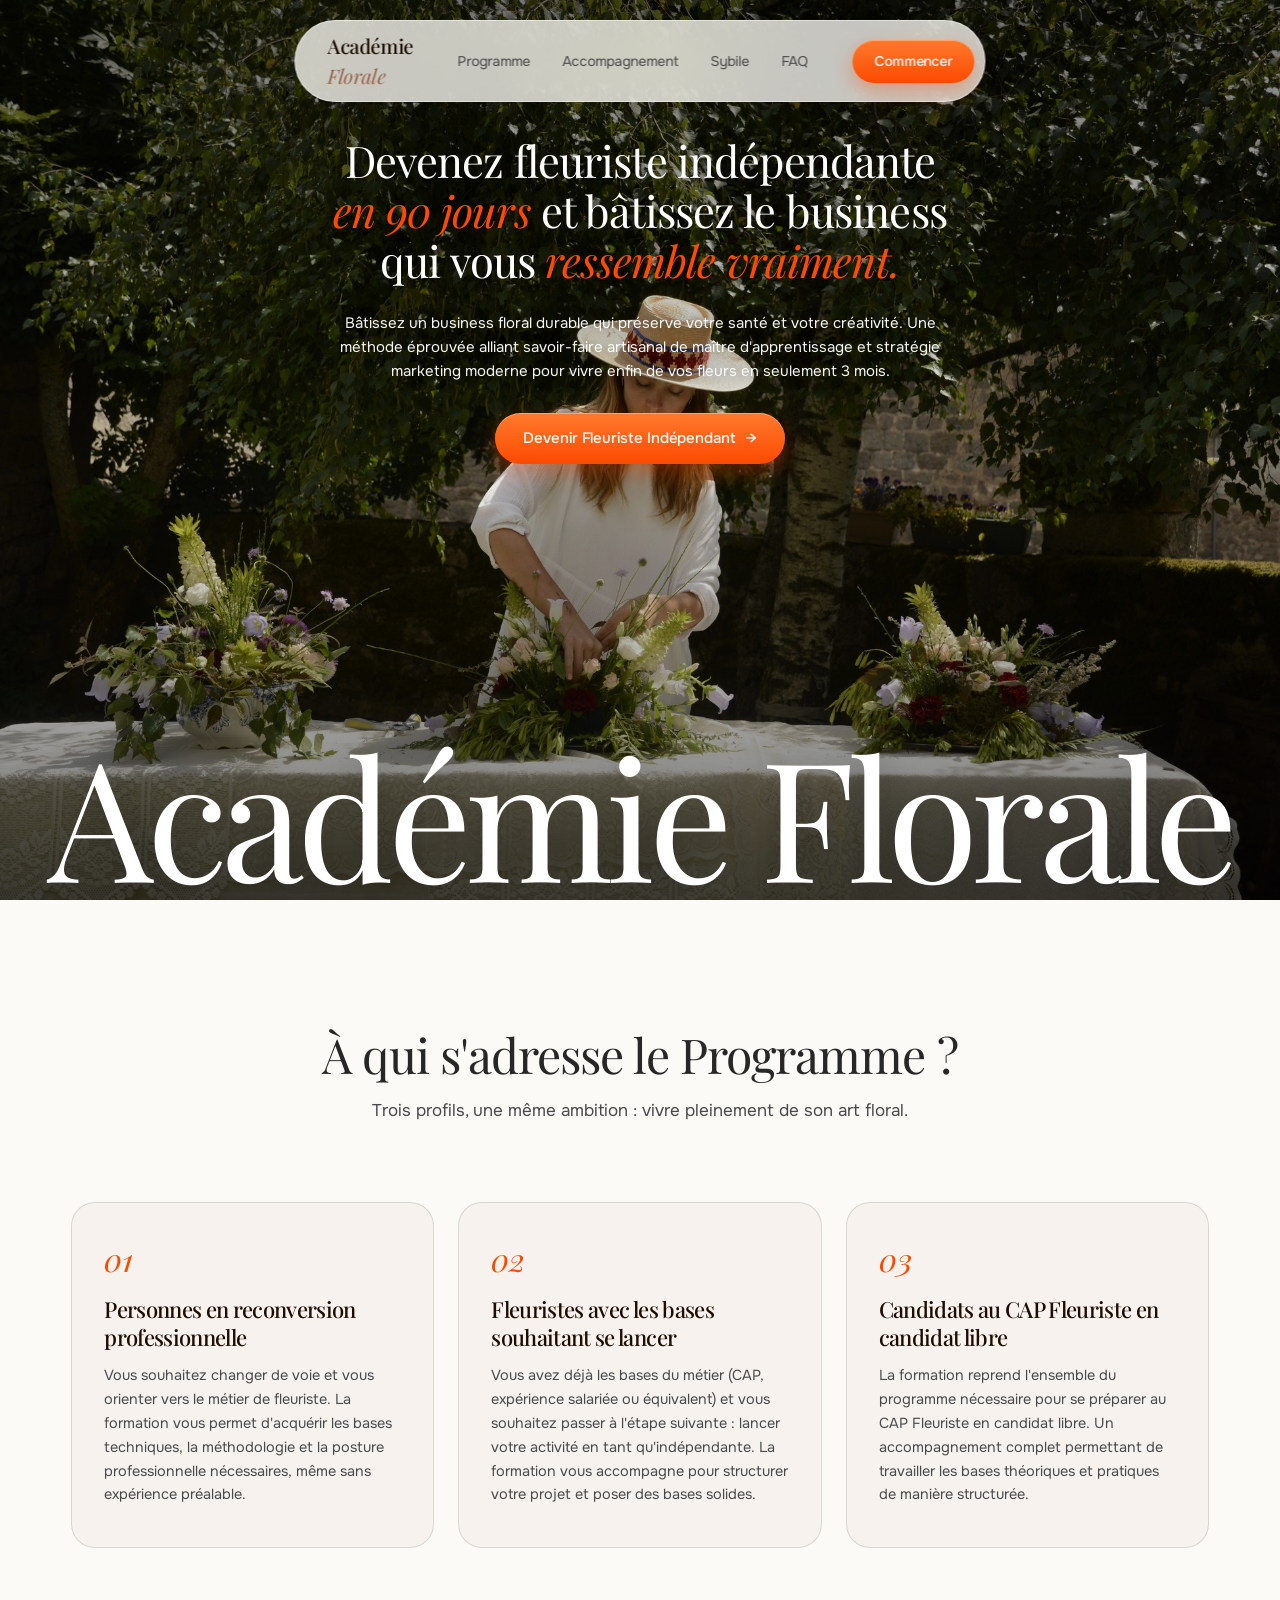
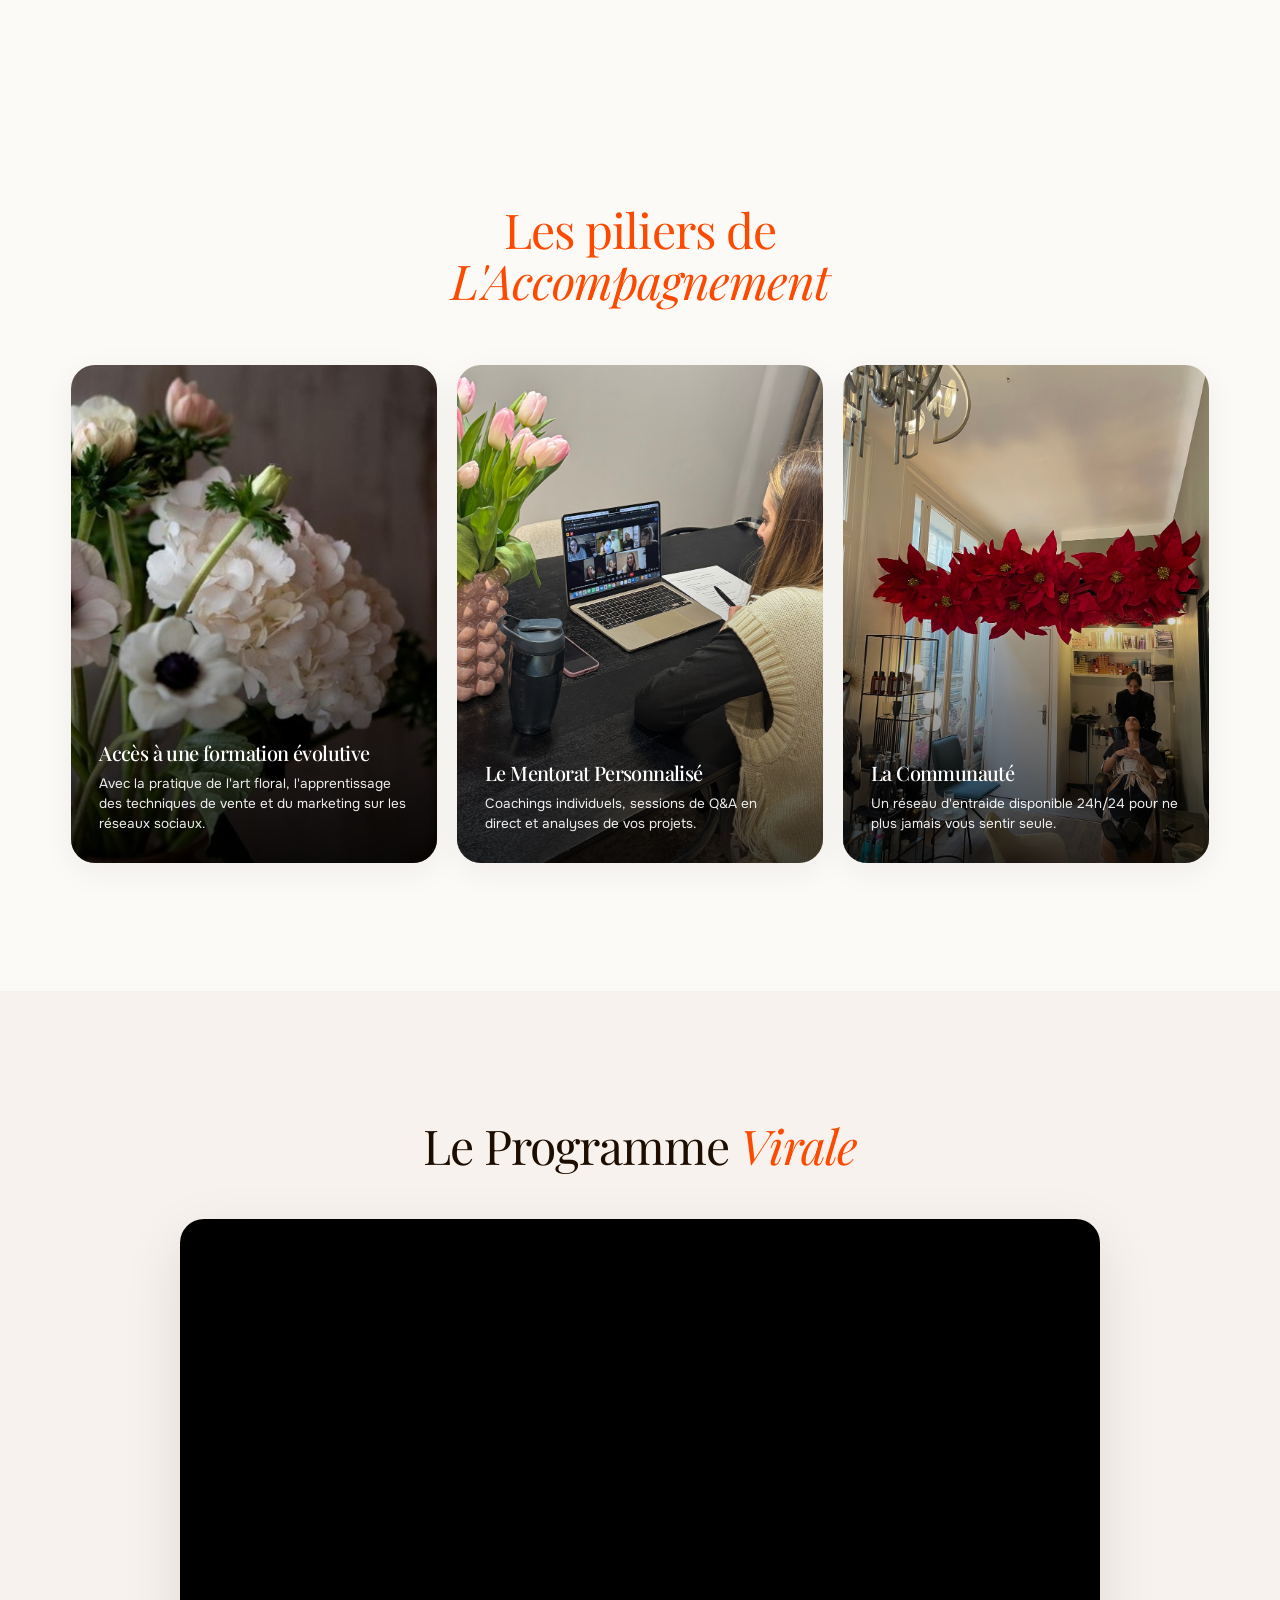
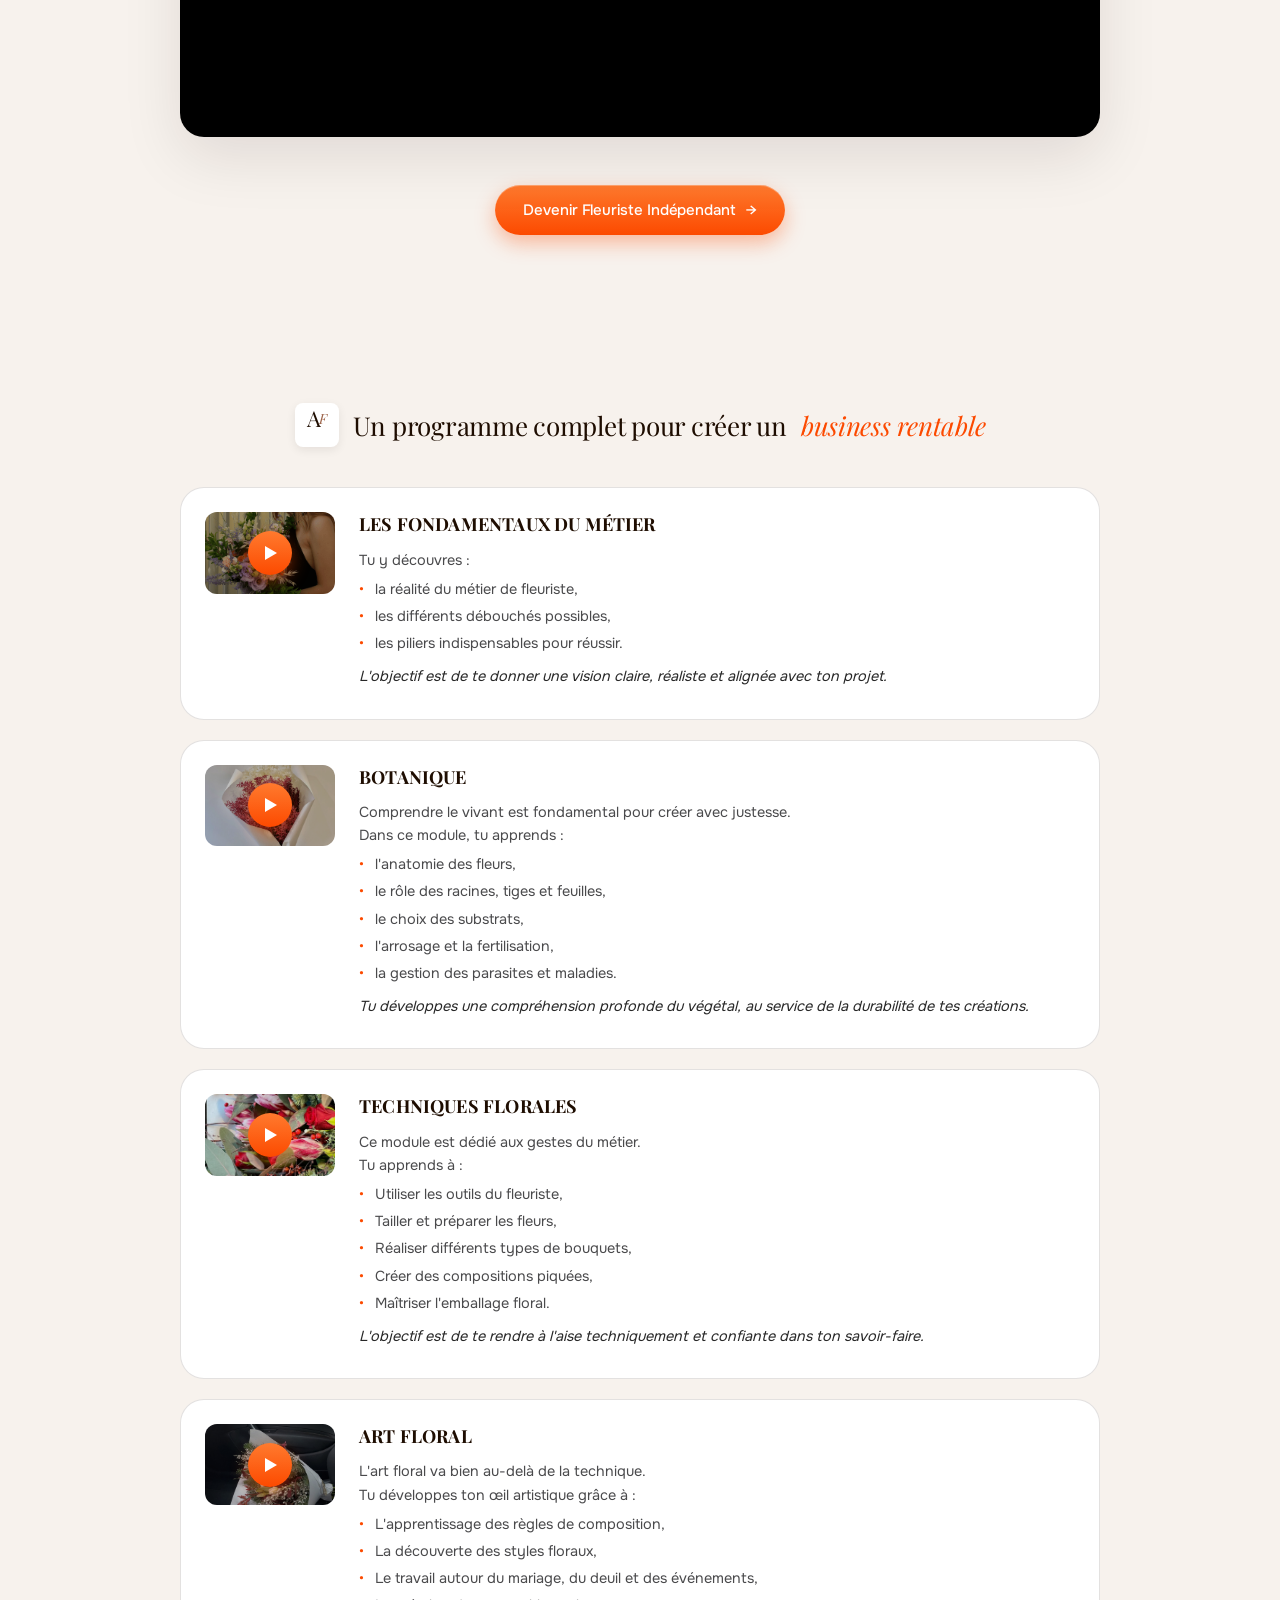
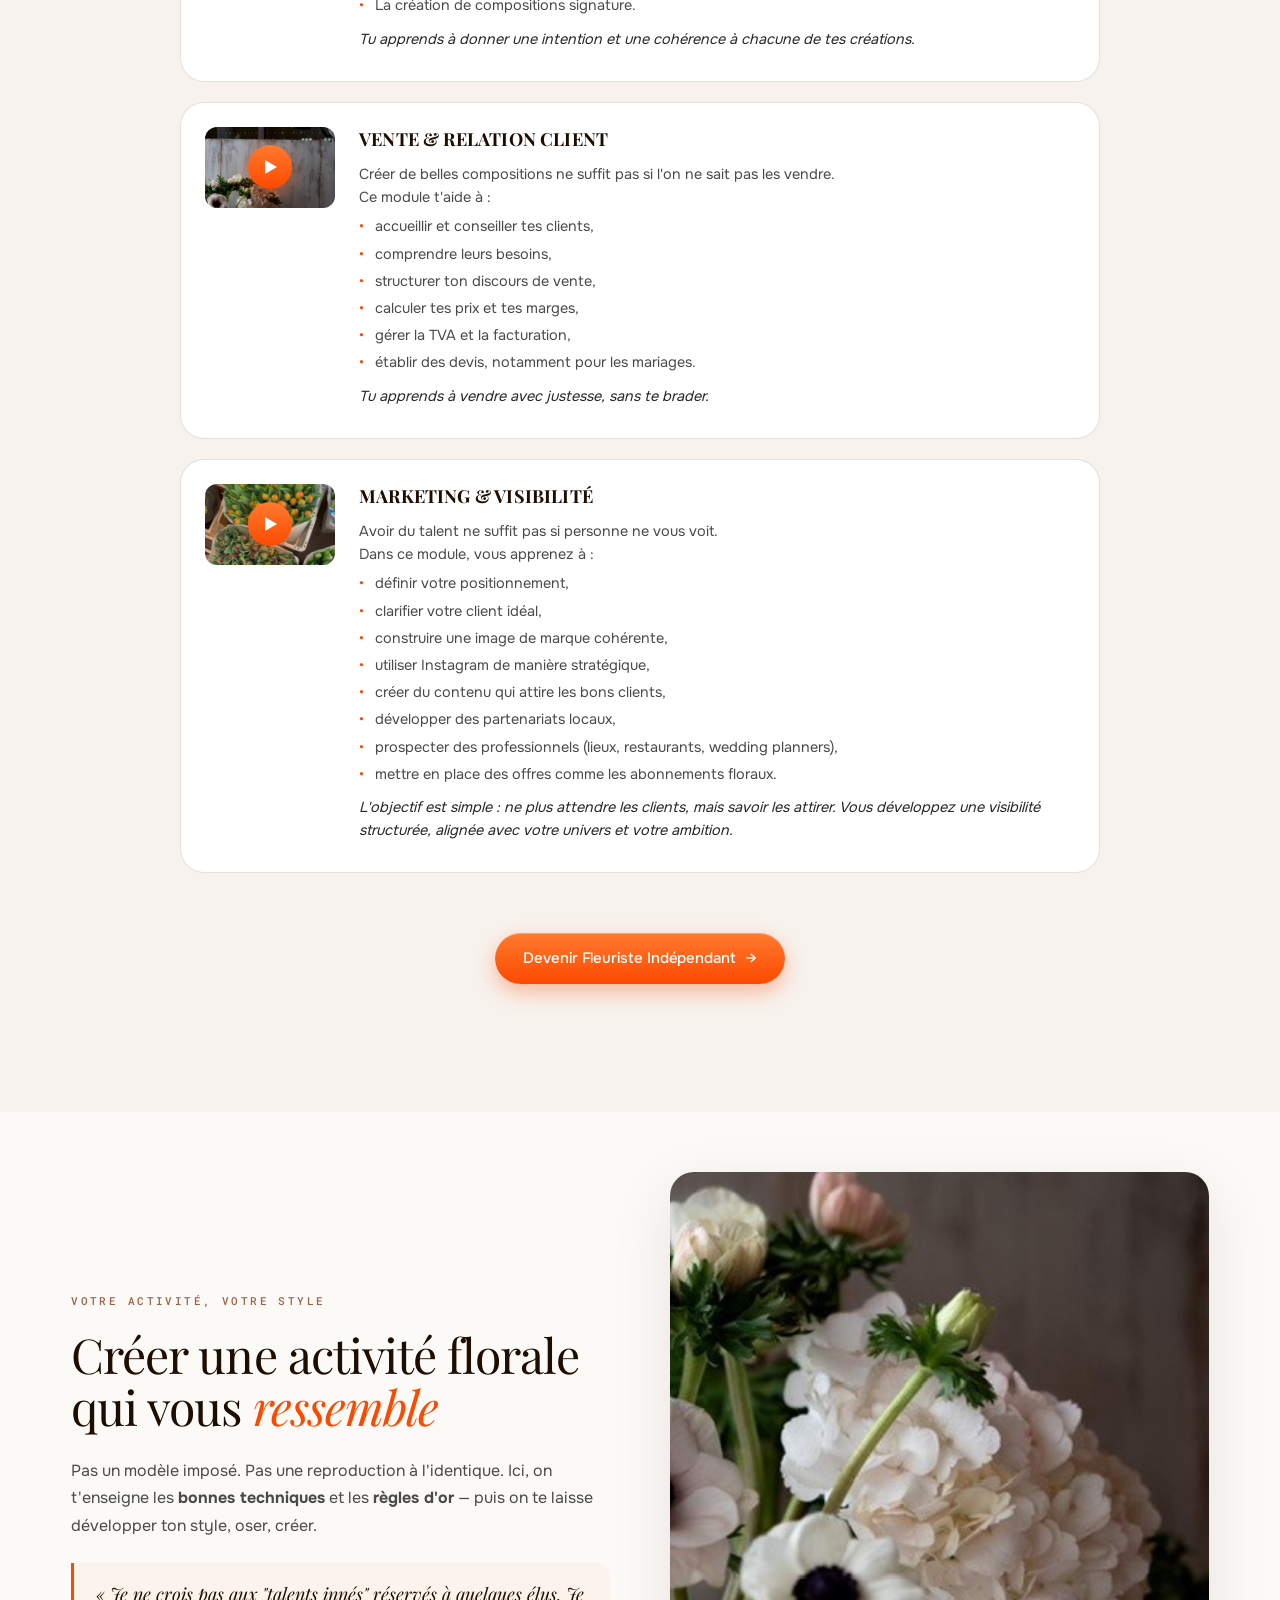
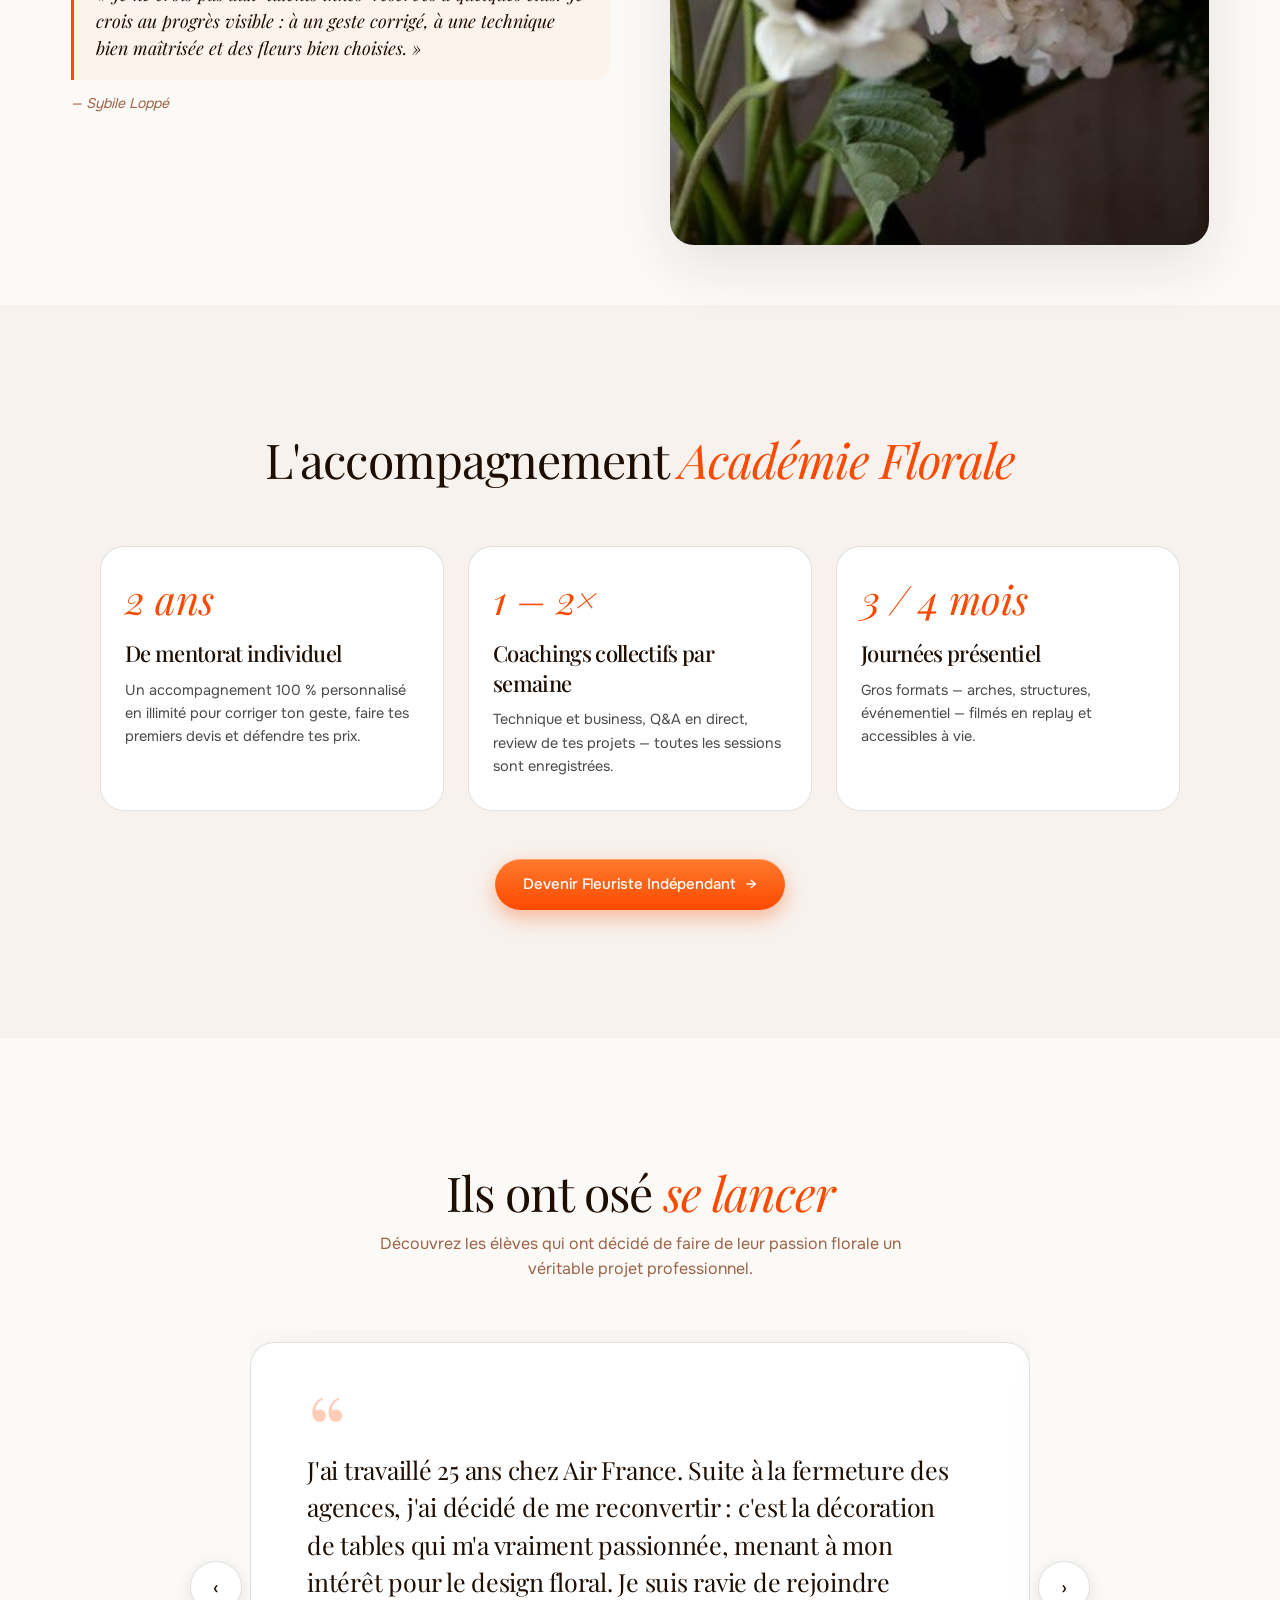
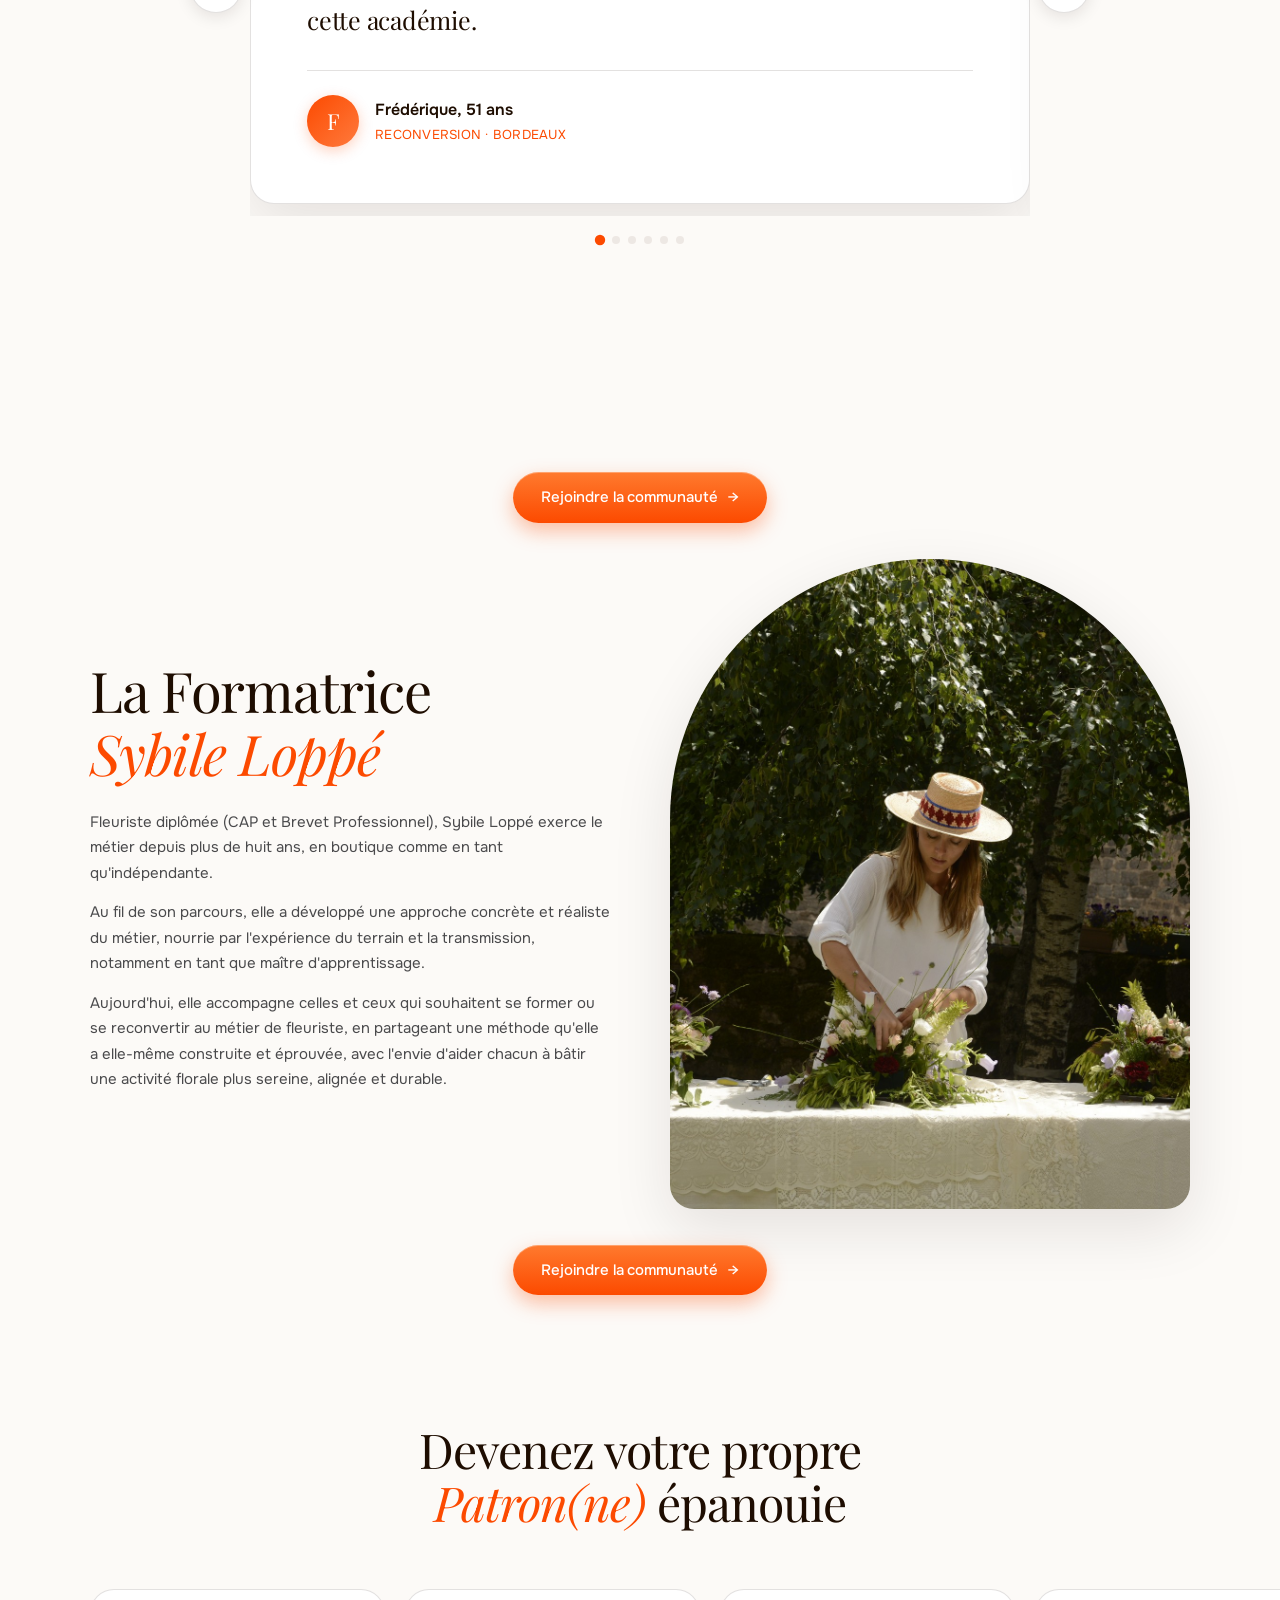
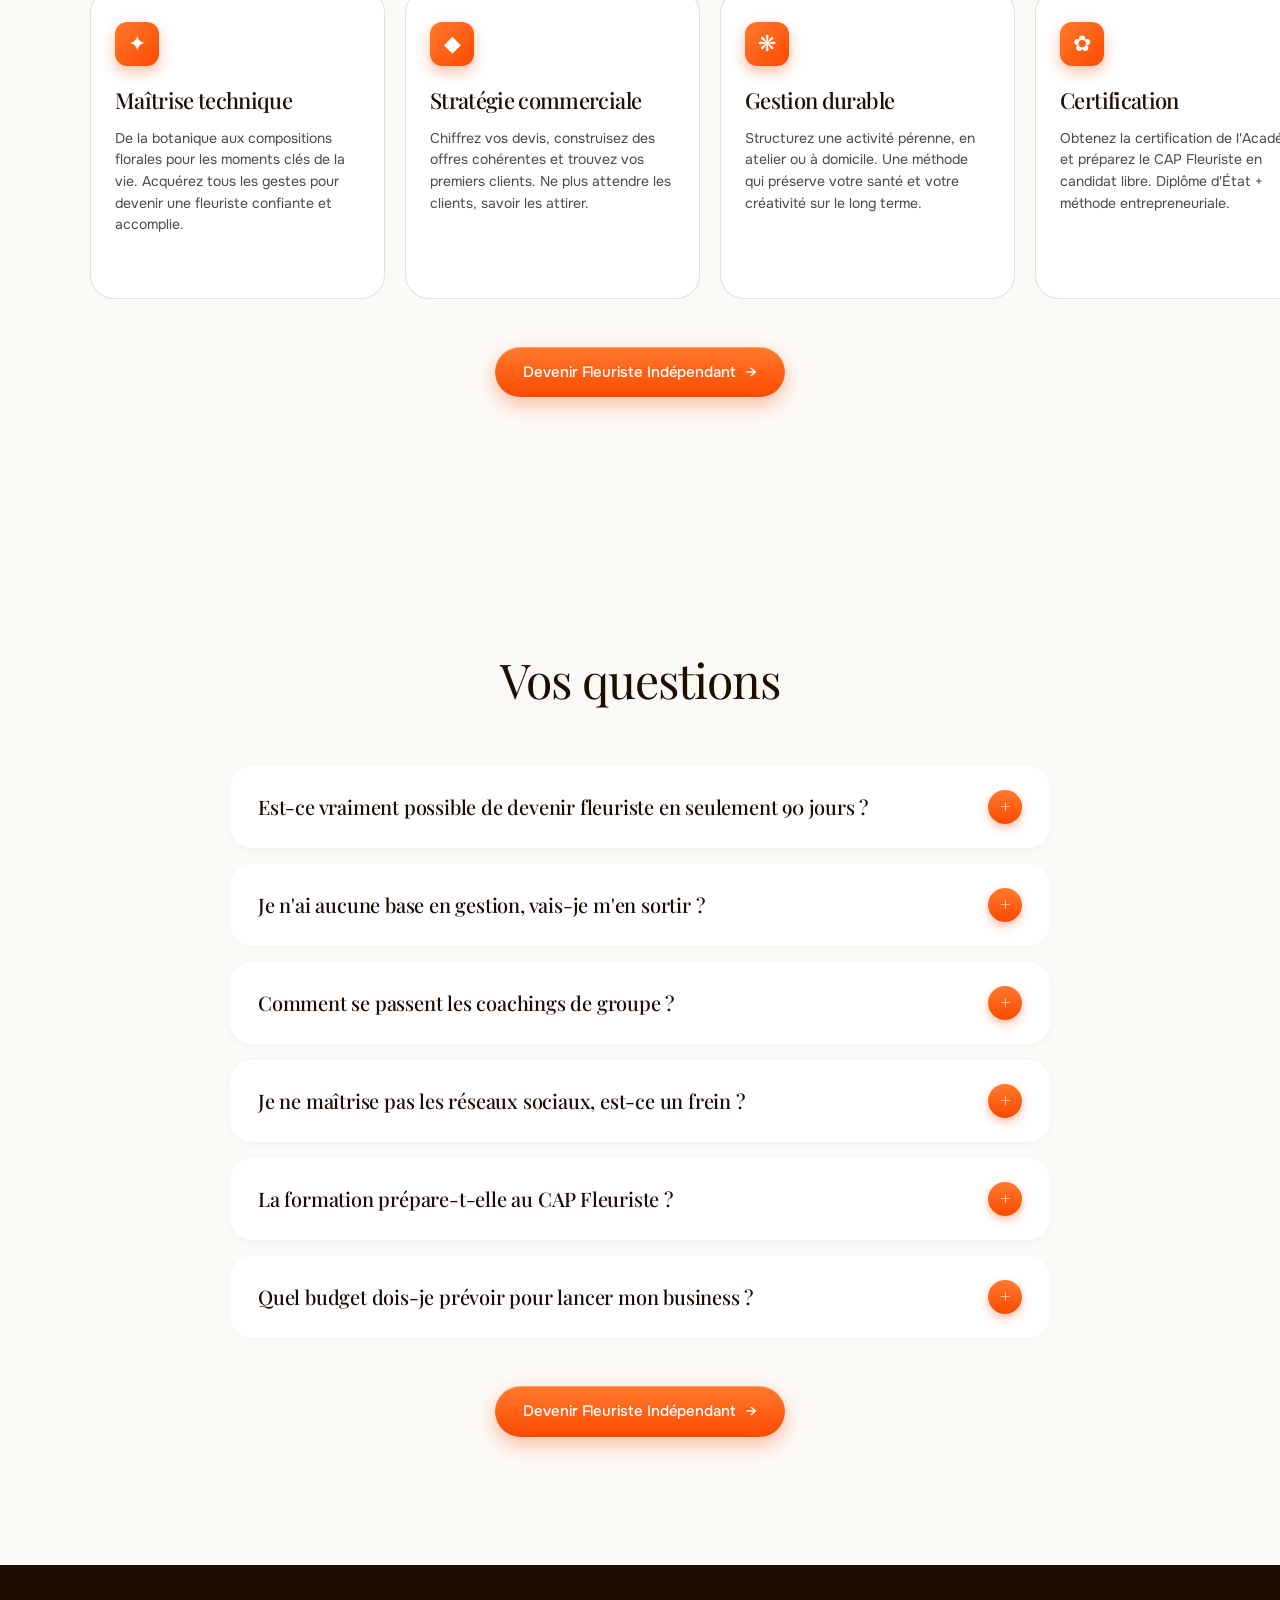
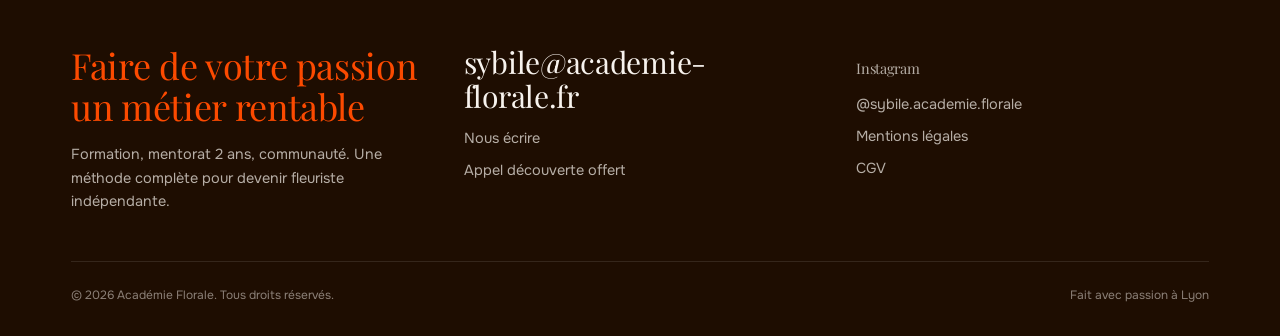
==== commit e5134c79: "Corriger le lien Instagram du footer Pointe le titre « Instagram » et le handle vers l'URL complète " ====
--- a/index.html
+++ b/index.html
@@ -5,7 +5,7 @@
     <meta name="viewport" content="width=device-width, initial-scale=1.0" />
     <title>Académie Florale — Devenir Fleuriste Indépendant</title>
     <meta name="description" content="Bâtissez un business floral durable qui préserve votre santé et votre créativité. Formation, mentorat et communauté par Sybile Loppé." />
-    <link rel="icon" type="image/svg+xml" href="assets/favicon.svg" />
+    <link rel="icon" type="image/svg+xml" href="[data-uri]" />
     <link rel="preconnect" href="https://fonts.googleapis.com" />
     <link rel="preconnect" href="https://fonts.gstatic.com" crossorigin />
     <link href="https://fonts.googleapis.com/css2?family=Playfair+Display:ital,wght@0,400;0,500;0,600;0,700;1,400;1,600&family=Libre+Caslon+Display&family=Onest:wght@300;400;500;600&family=Roboto+Mono:wght@400;500&display=swap" rel="stylesheet" />
@@ -22,7 +22,7 @@
             <li><a href="#formatrice">Sybile</a></li>
             <li><a href="#faq">FAQ</a></li>
         </ul>
-        <a href="#cta" class="btn btn-primary nav-cta">Commencer</a>
+        <a href="https://calendly.com/academie-florale/appel-de-candidature" target="_blank" rel="noopener" class="btn btn-primary nav-cta">Commencer</a>
     </nav>
 
     <!-- HERO — full-bleed image + overlay copy + big display bottom -->
@@ -34,7 +34,7 @@
                 Bâtissez un business floral durable qui préserve votre santé et votre créativité. Une méthode éprouvée alliant savoir-faire artisanal de maître d'apprentissage et stratégie marketing moderne pour vivre enfin de vos fleurs en seulement 3 mois.
             </p>
             <div>
-                <a href="#cta" class="btn btn-primary">Devenir Fleuriste Indépendant <span class="arrow">→</span></a>
+                <a href="https://calendly.com/academie-florale/appel-de-candidature" target="_blank" rel="noopener" class="btn btn-primary">Devenir Fleuriste Indépendant <span class="arrow">→</span></a>
             </div>
         </div>
         <div class="hero-display" aria-hidden="true"><span>Académie Florale</span></div>
@@ -102,10 +102,12 @@
         <div class="wrap">
             <h2>Le Programme <em class="orange">Virale</em></h2>
             <div class="video-wrap">
-                <iframe src="https://www.youtube.com/embed/dQw4w9WgXcQ?rel=0" title="Programme Virale" allowfullscreen loading="lazy"></iframe>
+                <script src="https://fast.wistia.com/player.js" async></script>
+                <script src="https://fast.wistia.com/embed/obb1ev2cwc.js" async type="module"></script>
+                <wistia-player media-id="obb1ev2cwc" aspect="1.7777777777777777"></wistia-player>
             </div>
             <div class="cta-row">
-                <a href="#cta" class="btn btn-primary">Devenir Fleuriste Indépendant <span class="arrow">→</span></a>
+                <a href="https://calendly.com/academie-florale/appel-de-candidature" target="_blank" rel="noopener" class="btn btn-primary">Devenir Fleuriste Indépendant <span class="arrow">→</span></a>
             </div>
         </div>
     </section>
@@ -215,7 +217,7 @@
             </div>
 
             <div class="cta-row" style="text-align:center; margin-top: 60px;">
-                <a href="#cta" class="btn btn-primary">Devenir Fleuriste Indépendant <span class="arrow">→</span></a>
+                <a href="https://calendly.com/academie-florale/appel-de-candidature" target="_blank" rel="noopener" class="btn btn-primary">Devenir Fleuriste Indépendant <span class="arrow">→</span></a>
             </div>
         </div>
     </section>
@@ -256,7 +258,7 @@
                 </div>
             </div>
             <div class="cta-row">
-                <a href="#cta" class="btn btn-primary">Devenir Fleuriste Indépendant <span class="arrow">→</span></a>
+                <a href="https://calendly.com/academie-florale/appel-de-candidature" target="_blank" rel="noopener" class="btn btn-primary">Devenir Fleuriste Indépendant <span class="arrow">→</span></a>
             </div>
         </div>
     </section>
@@ -347,7 +349,7 @@
     <!-- LA FORMATRICE — Sybile Loppé -->
     <section class="formatrice" id="formatrice">
         <div class="wrap">
-            <div class="cta-row"><a href="#cta" class="btn btn-primary">Rejoindre la communauté <span class="arrow">→</span></a></div>
+            <div class="cta-row"><a href="https://calendly.com/academie-florale/appel-de-candidature" target="_blank" rel="noopener" class="btn btn-primary">Rejoindre la communauté <span class="arrow">→</span></a></div>
             <div class="formatrice-inner">
                 <div class="formatrice-copy">
                     <h2>La Formatrice<br /><em>Sybile Loppé</em></h2>
@@ -357,7 +359,7 @@
                 </div>
                 <div class="formatrice-photo"><img src="assets/images/hero-bg.jpg" alt="Sybile Loppé" /></div>
             </div>
-            <div class="cta-row" style="margin-top: 36px; margin-bottom: 0;"><a href="#cta" class="btn btn-primary">Rejoindre la communauté <span class="arrow">→</span></a></div>
+            <div class="cta-row" style="margin-top: 36px; margin-bottom: 0;"><a href="https://calendly.com/academie-florale/appel-de-candidature" target="_blank" rel="noopener" class="btn btn-primary">Rejoindre la communauté <span class="arrow">→</span></a></div>
         </div>
     </section>
 
@@ -388,7 +390,7 @@
                 </div>
             </div>
             <div class="cta-row">
-                <a href="#cta" class="btn btn-primary">Devenir Fleuriste Indépendant <span class="arrow">→</span></a>
+                <a href="https://calendly.com/academie-florale/appel-de-candidature" target="_blank" rel="noopener" class="btn btn-primary">Devenir Fleuriste Indépendant <span class="arrow">→</span></a>
             </div>
         </div>
     </section>
@@ -424,7 +426,7 @@
                 </details>
             </div>
             <div class="cta-row" id="cta">
-                <a href="#" class="btn btn-primary">Devenir Fleuriste Indépendant <span class="arrow">→</span></a>
+                <a href="https://calendly.com/academie-florale/appel-de-candidature" target="_blank" rel="noopener" class="btn btn-primary">Devenir Fleuriste Indépendant <span class="arrow">→</span></a>
             </div>
         </div>
     </section>
@@ -441,13 +443,13 @@
                     <h3>sybile@academie-florale.fr</h3>
                     <ul>
                         <li><a href="mailto:sybile@academie-florale.fr">Nous écrire</a></li>
-                        <li><a href="#cta">Appel découverte offert</a></li>
+                        <li><a href="https://calendly.com/academie-florale/appel-de-candidature" target="_blank" rel="noopener">Appel découverte offert</a></li>
                     </ul>
                 </div>
                 <div class="footer-col">
-                    <h3>Instagram</h3>
+                    <h3><a href="https://www.instagram.com/sybile.academie.florale/?hl=fr" target="_blank" rel="noopener">Instagram</a></h3>
                     <ul>
-                        <li><a href="https://instagram.com/sybile.academie.florale">@sybile.academie.florale</a></li>
+                        <li><a href="https://www.instagram.com/sybile.academie.florale/?hl=fr" target="_blank" rel="noopener">@sybile.academie.florale</a></li>
                         <li><a href="mentions-legales.html">Mentions légales</a></li>
                         <li><a href="cgv.html">CGV</a></li>
                     </ul>
--- a/styles.css
+++ b/styles.css
@@ -392,7 +392,12 @@
     background: #000;
     position: relative;
 }
-.video-wrap iframe { position: absolute; inset: 0; width: 100%; height: 100%; border: 0; }
+.video-wrap iframe,
+.video-wrap wistia-player { position: absolute; inset: 0; width: 100%; height: 100%; border: 0; display: block; }
+.video-wrap wistia-player:not(:defined) {
+    background: center / contain no-repeat url('https://fast.wistia.com/embed/medias/obb1ev2cwc/swatch');
+    filter: blur(5px);
+}
 .programme-viral .cta-row { text-align: center; margin-top: 48px; }
 
 /* -------------------------------------------------
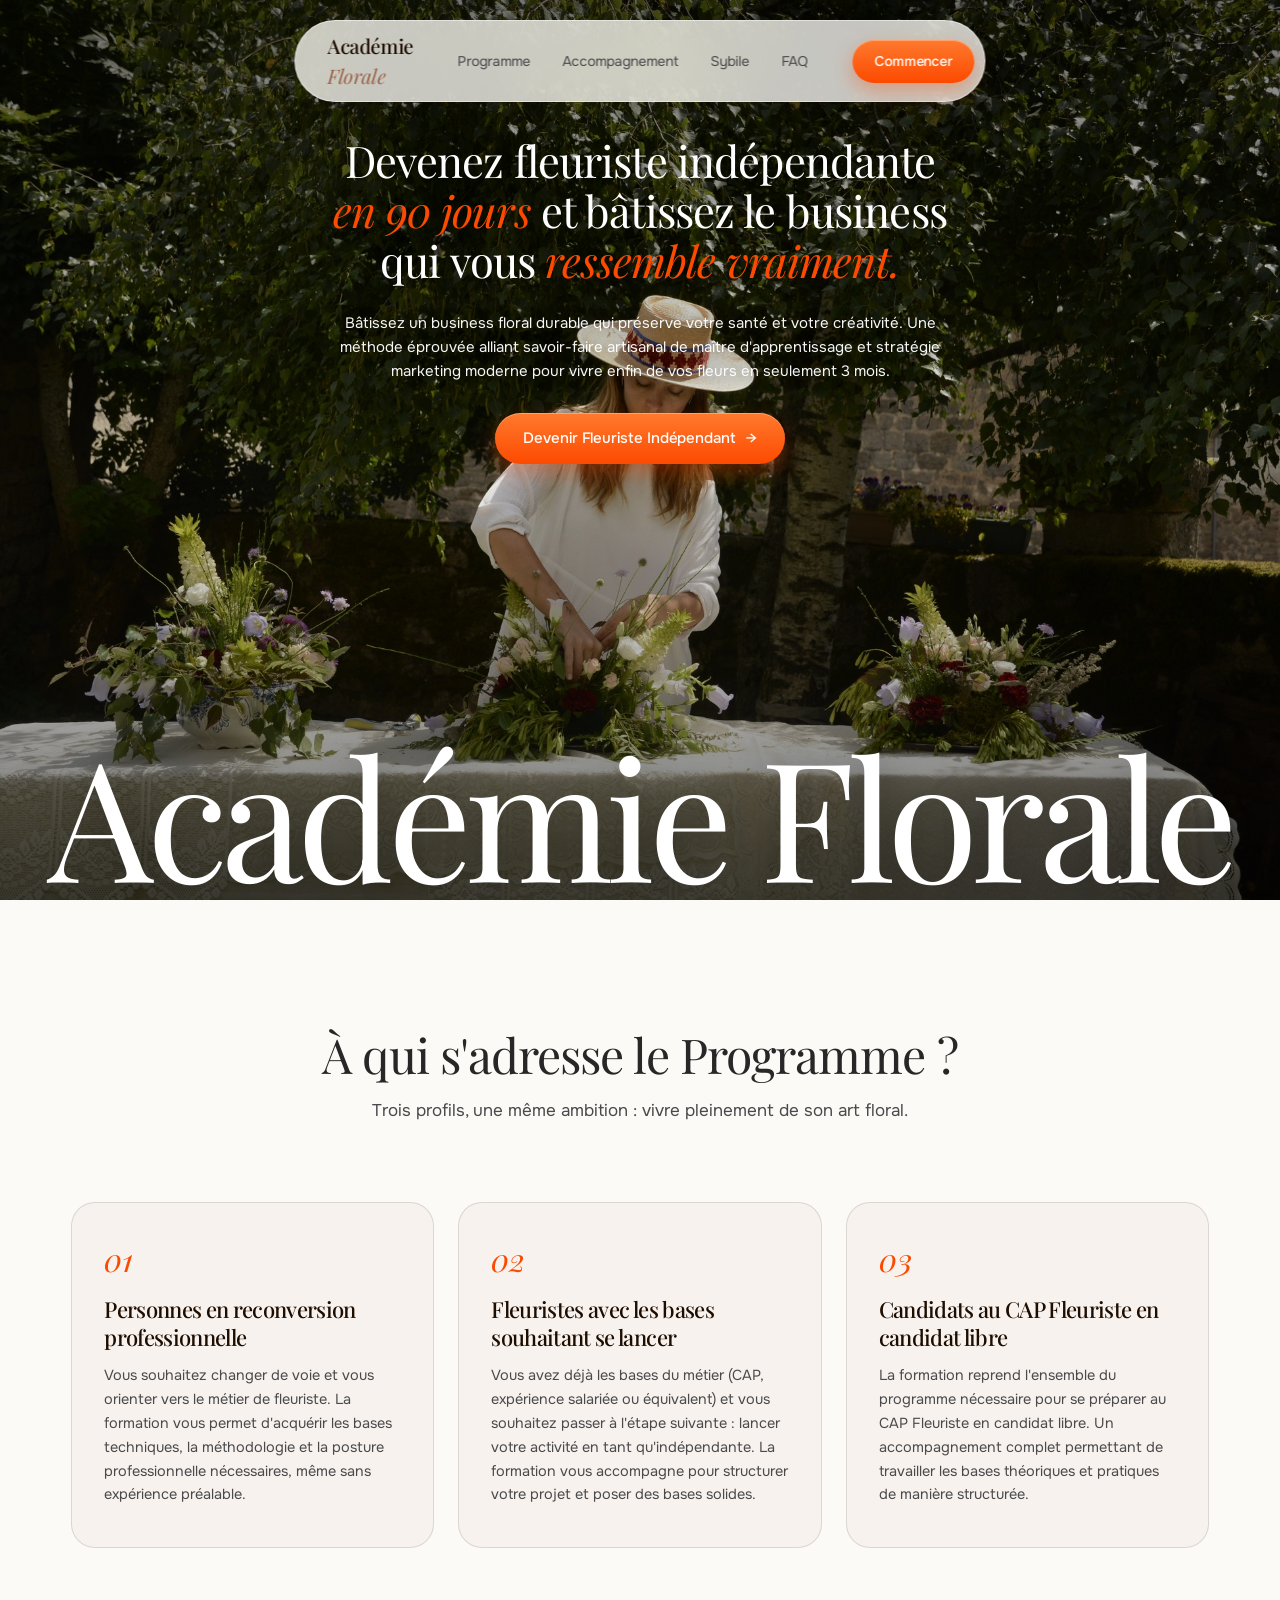
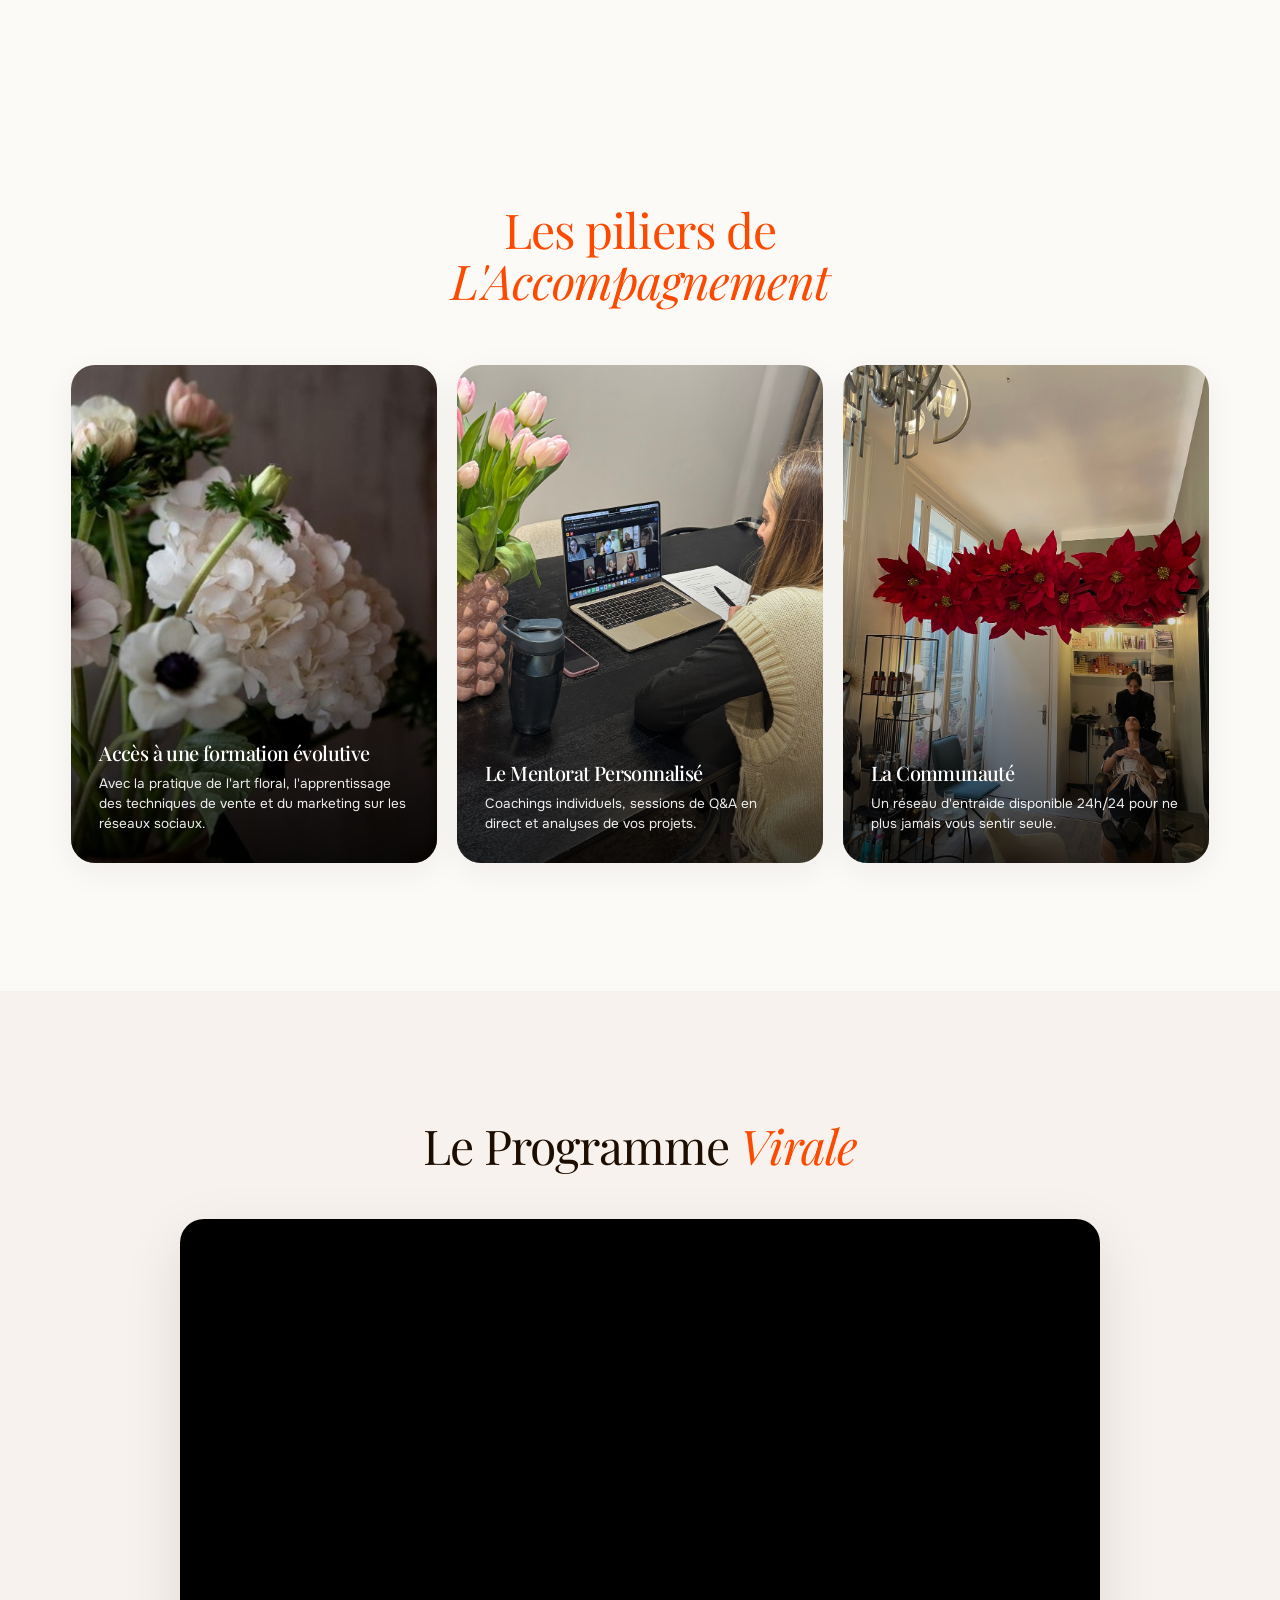
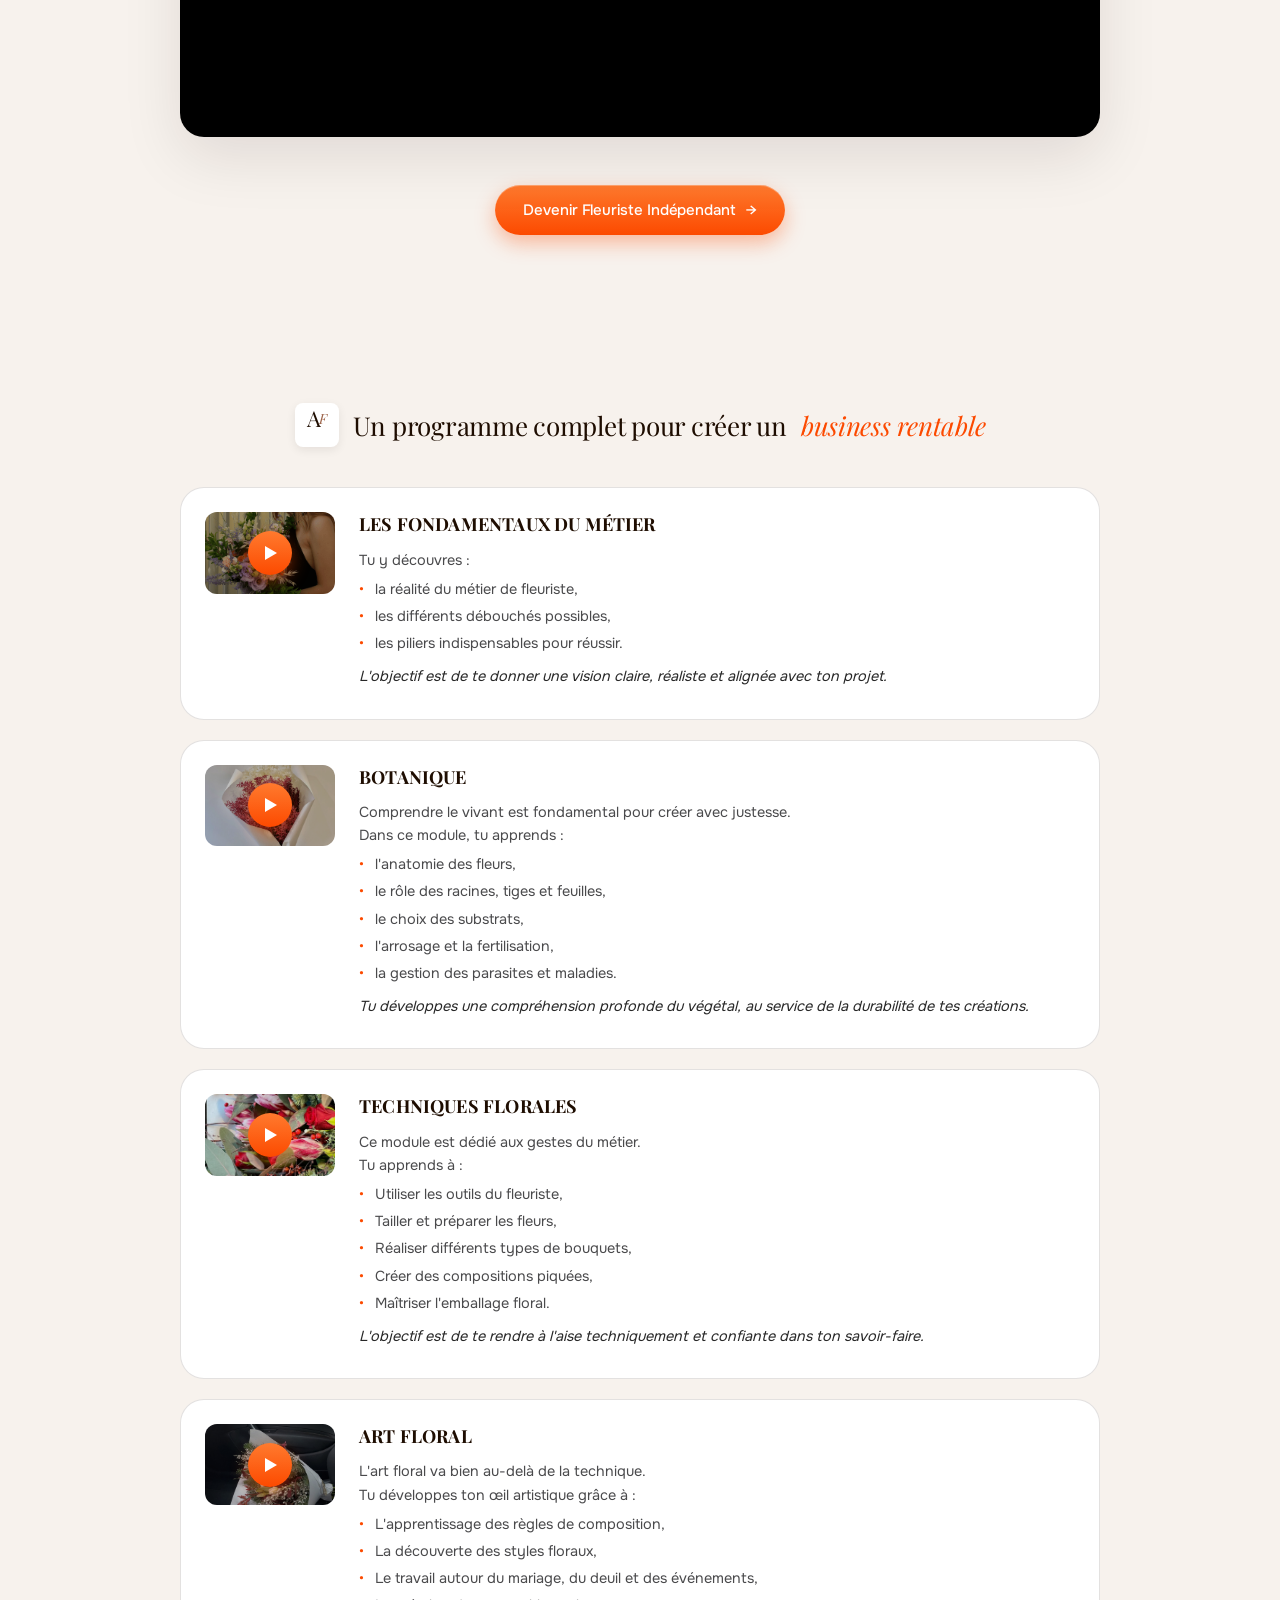
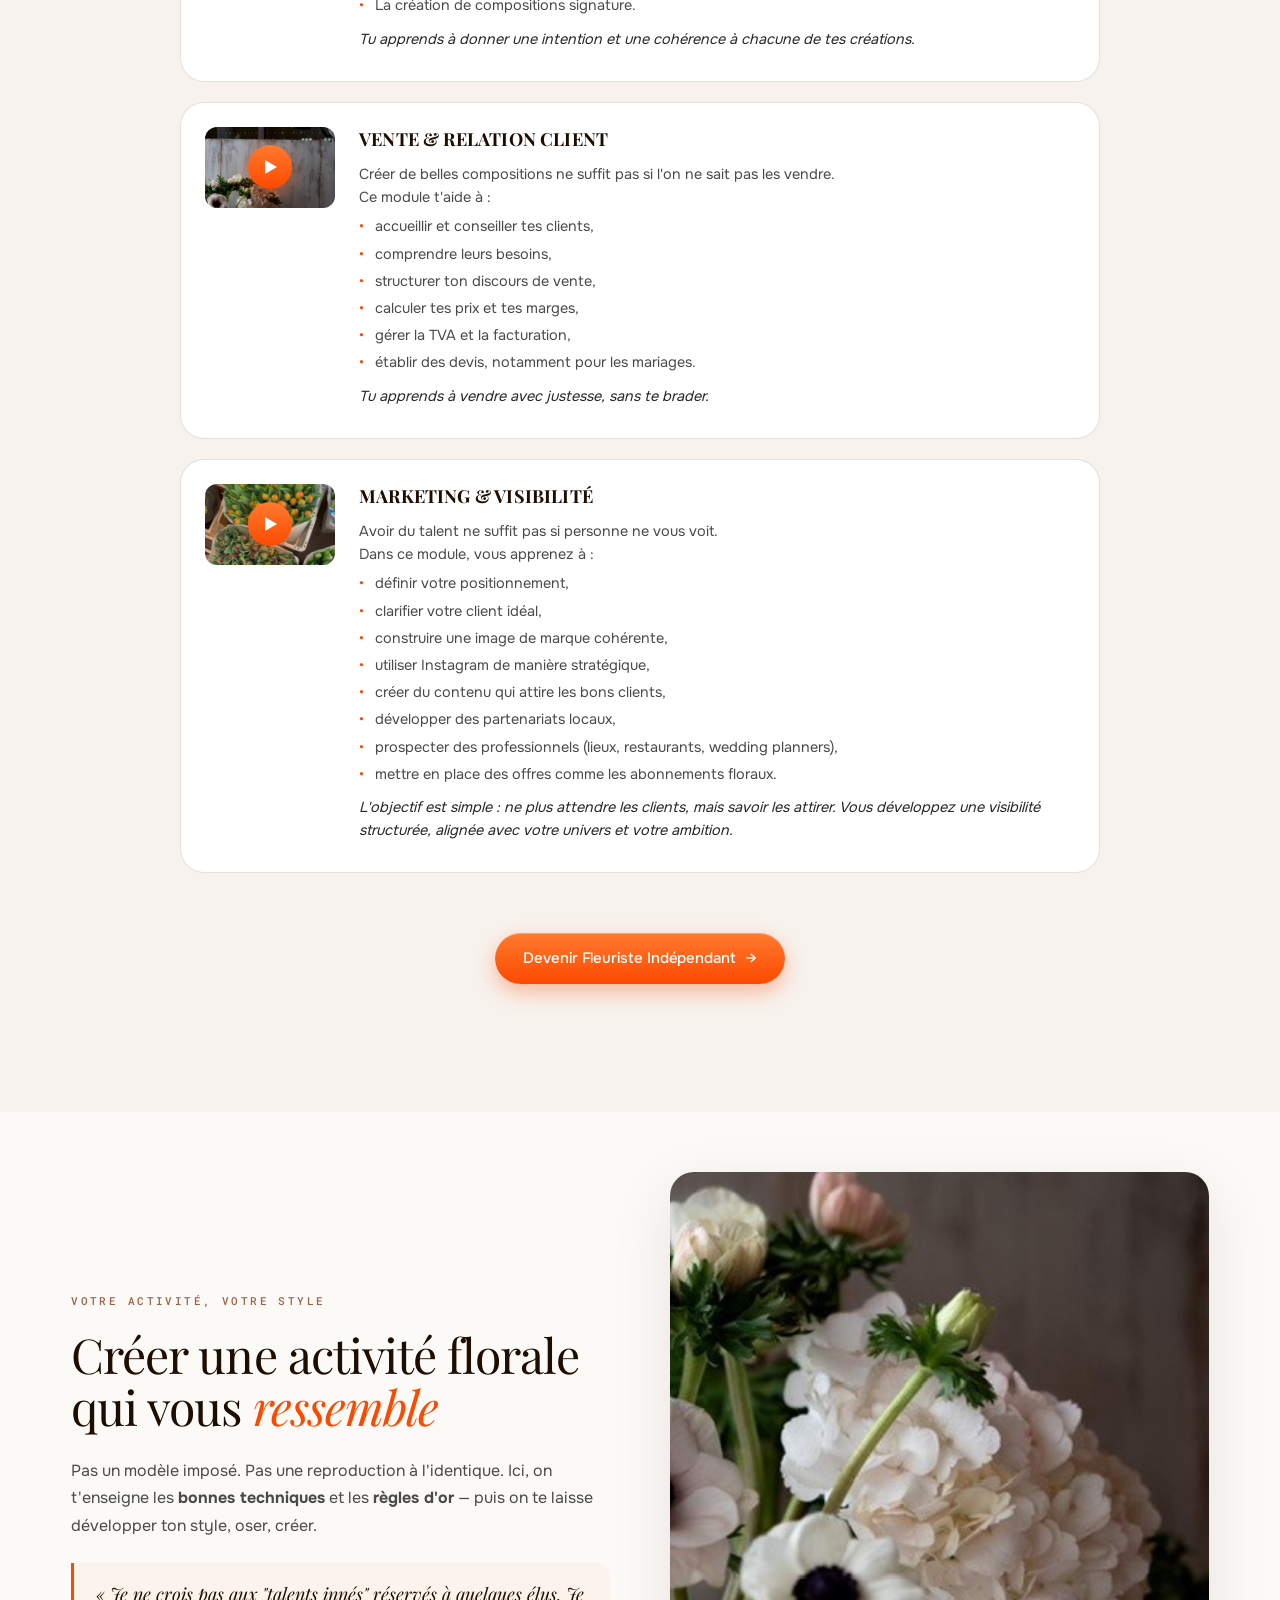
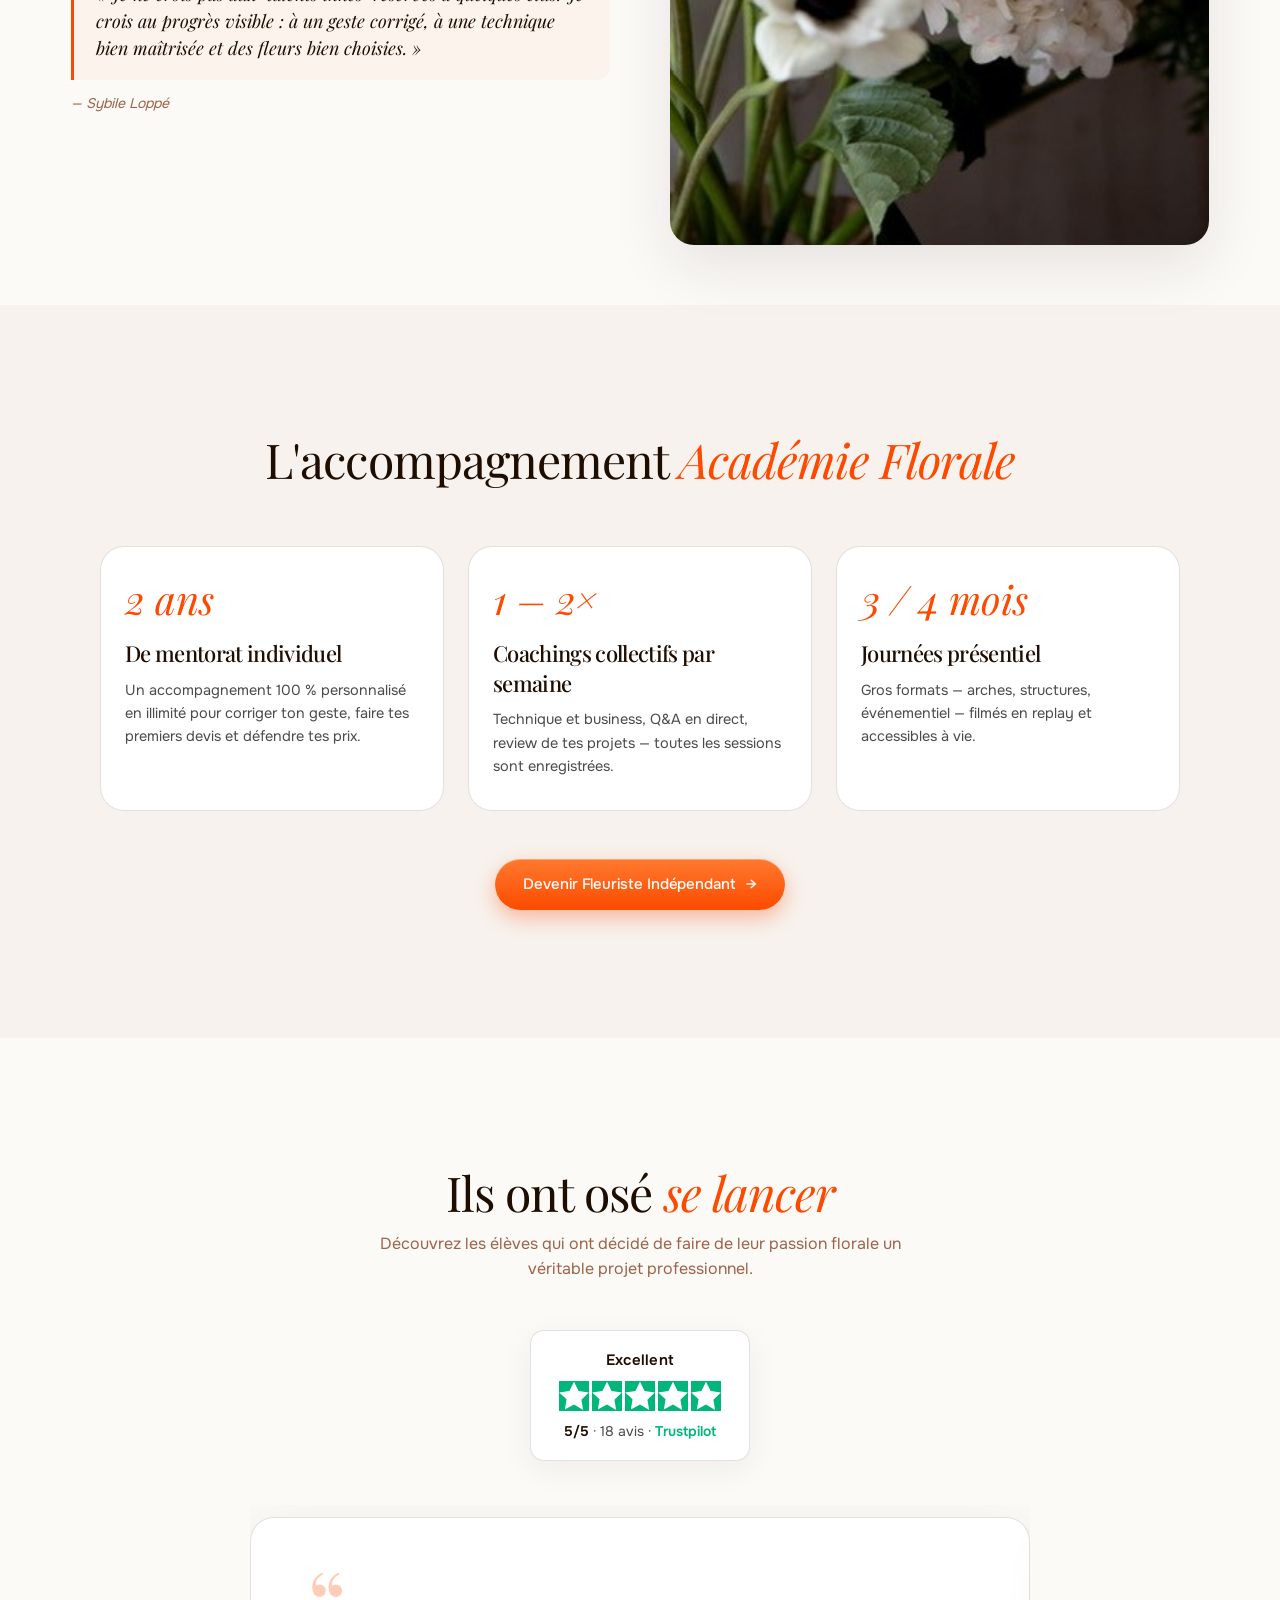
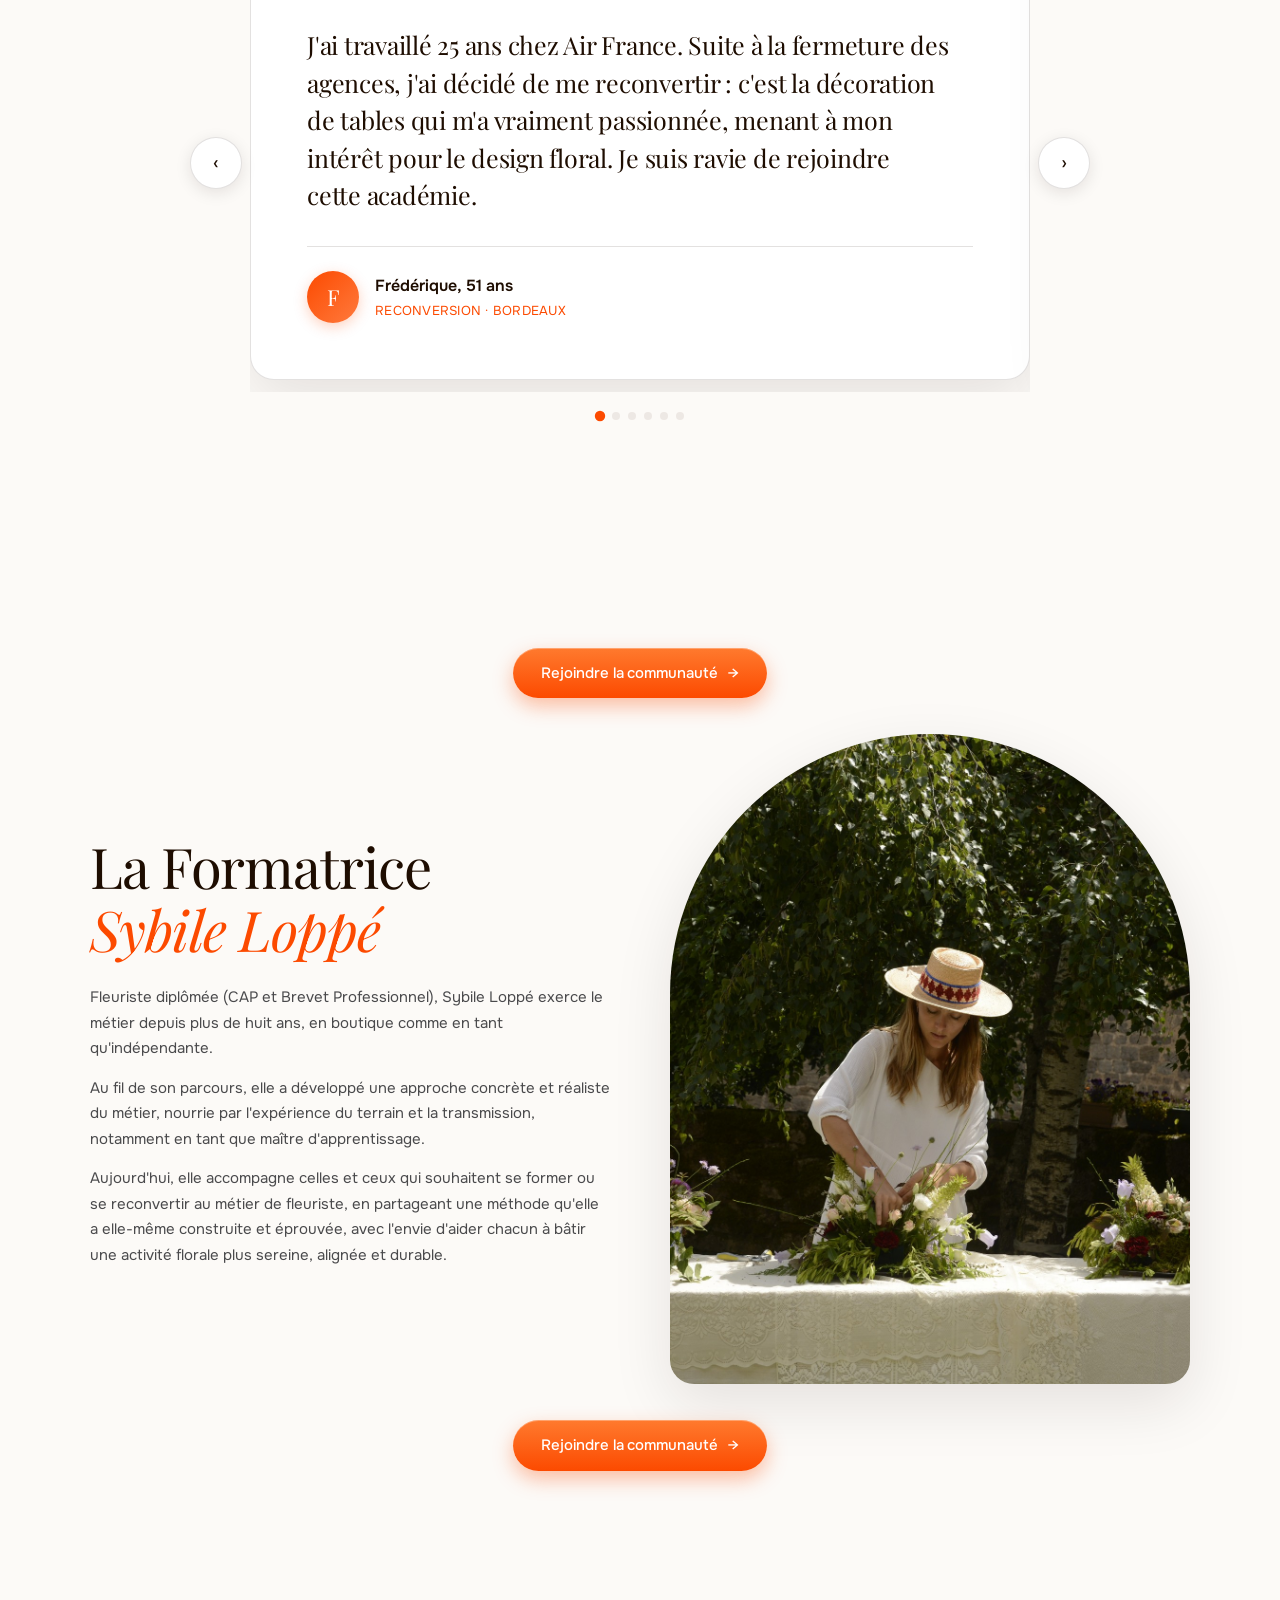
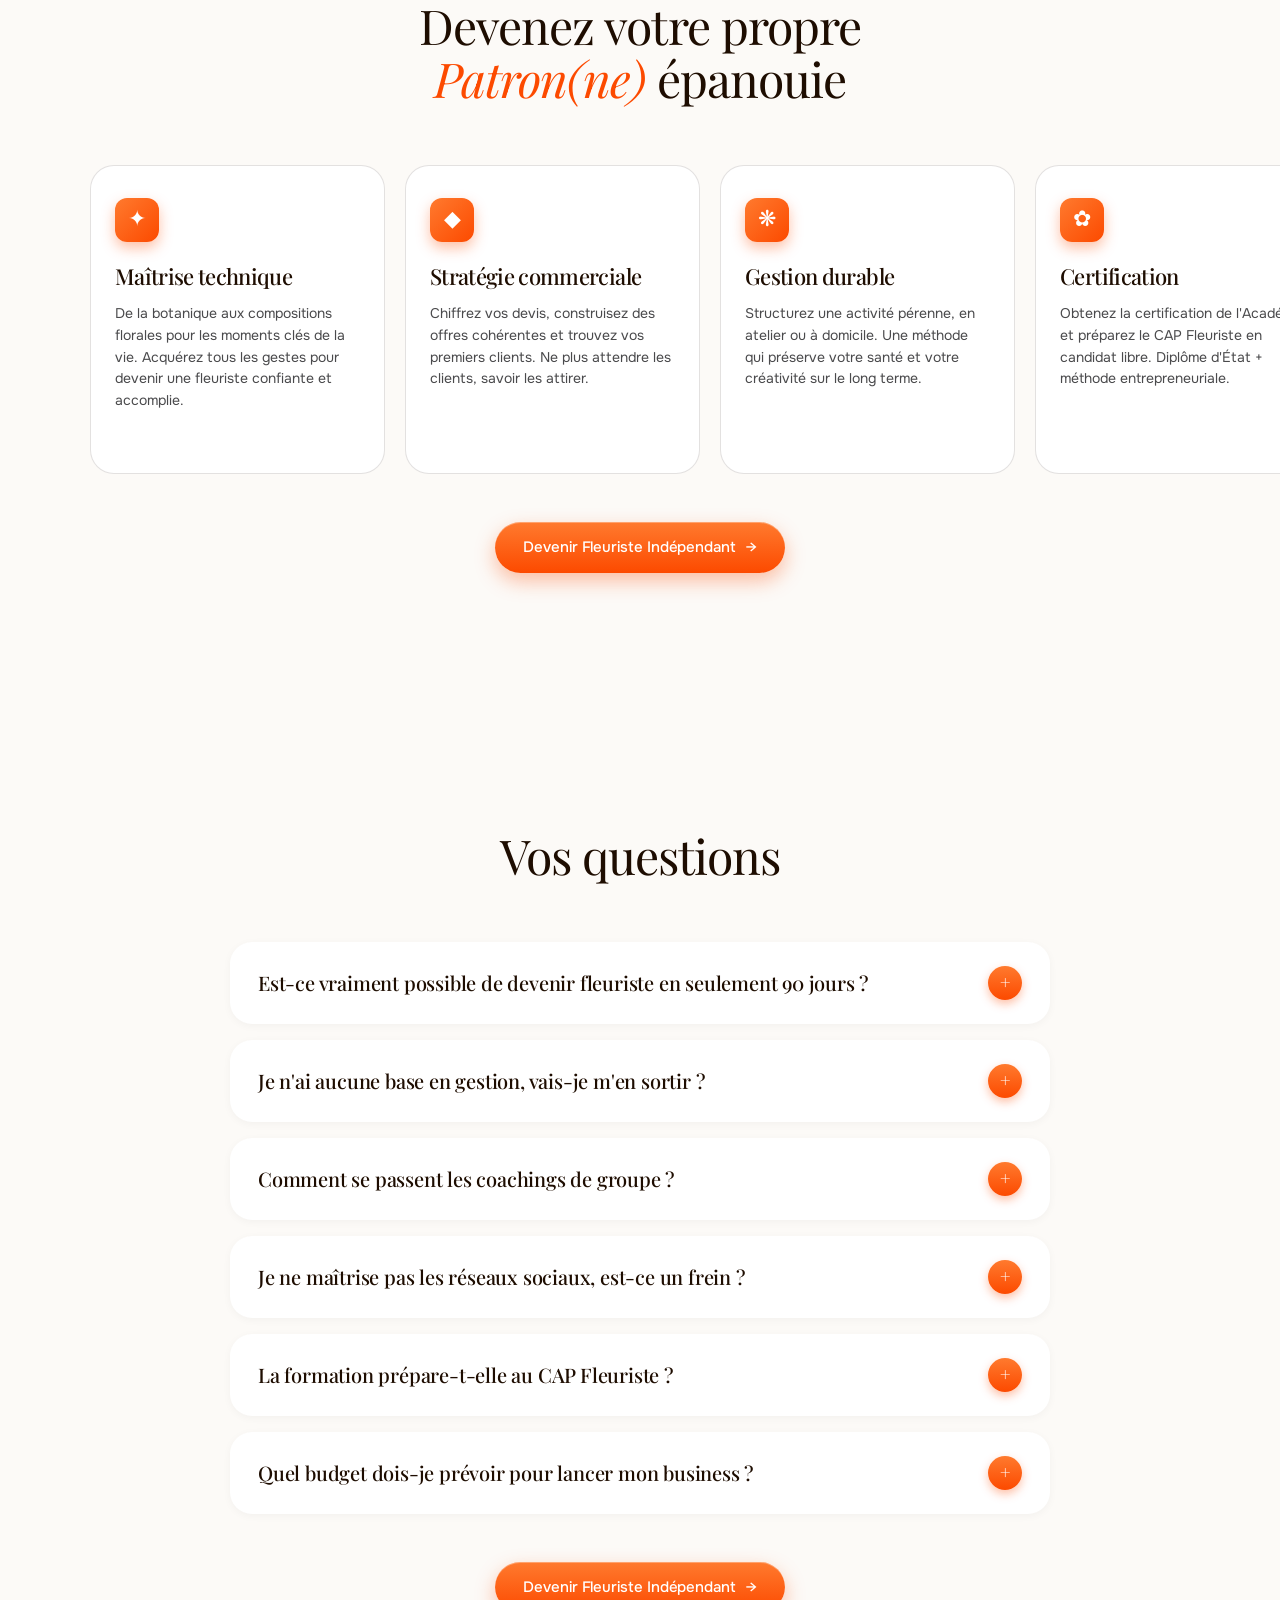
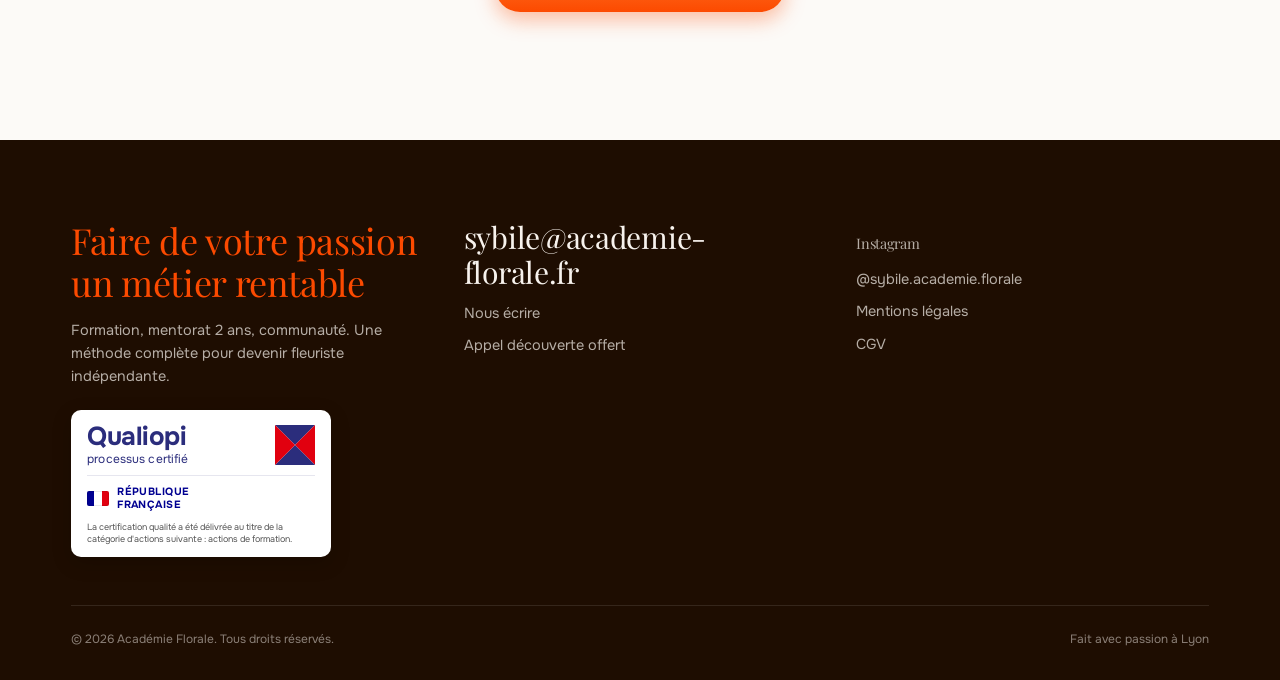
==== commit dec10f02: "Ajouter la note Trustpilot (5/5) et le badge Qualiopi au footer - Bande Trustpilot dans la section t" ====
--- a/index.html
+++ b/index.html
@@ -268,6 +268,20 @@
         <div class="wrap">
             <h2>Ils ont osé <em>se lancer</em></h2>
             <p class="testimonials-sub">Découvrez les élèves qui ont décidé de faire de leur passion florale un véritable projet professionnel.</p>
+
+            <!-- TRUSTPILOT -->
+            <a class="trustpilot" href="https://fr.trustpilot.com/review/academie-florale.fr" target="_blank" rel="noopener" aria-label="Note de 4,6 sur 5 basée sur 18 avis sur Trustpilot">
+                <span class="tp-head">Excellent</span>
+                <span class="tp-stars">
+                    <svg viewBox="0 0 24 24" class="tp-star"><rect width="24" height="24" fill="#00b67a"/><path fill="#fff" d="M12 .587l3.668 7.431 8.2 1.192-5.934 5.782 1.401 8.168L12 18.896l-7.335 3.864 1.401-8.168L.132 9.21l8.2-1.192z"/></svg>
+                    <svg viewBox="0 0 24 24" class="tp-star"><rect width="24" height="24" fill="#00b67a"/><path fill="#fff" d="M12 .587l3.668 7.431 8.2 1.192-5.934 5.782 1.401 8.168L12 18.896l-7.335 3.864 1.401-8.168L.132 9.21l8.2-1.192z"/></svg>
+                    <svg viewBox="0 0 24 24" class="tp-star"><rect width="24" height="24" fill="#00b67a"/><path fill="#fff" d="M12 .587l3.668 7.431 8.2 1.192-5.934 5.782 1.401 8.168L12 18.896l-7.335 3.864 1.401-8.168L.132 9.21l8.2-1.192z"/></svg>
+                    <svg viewBox="0 0 24 24" class="tp-star"><rect width="24" height="24" fill="#00b67a"/><path fill="#fff" d="M12 .587l3.668 7.431 8.2 1.192-5.934 5.782 1.401 8.168L12 18.896l-7.335 3.864 1.401-8.168L.132 9.21l8.2-1.192z"/></svg>
+                    <svg viewBox="0 0 24 24" class="tp-star"><rect width="24" height="24" fill="#00b67a"/><path fill="#fff" d="M12 .587l3.668 7.431 8.2 1.192-5.934 5.782 1.401 8.168L12 18.896l-7.335 3.864 1.401-8.168L.132 9.21l8.2-1.192z"/></svg>
+                </span>
+                <span class="tp-meta"><strong>5/5</strong> · 18 avis · <span class="tp-name">Trustpilot</span></span>
+            </a>
+
             <div class="carousel" id="testi-carousel">
                 <button class="carousel-btn prev" aria-label="Précédent">‹</button>
                 <div class="carousel-viewport">
@@ -438,6 +452,25 @@
                 <div class="footer-col footer-brand">
                     <h3 class="footer-brand-title">Faire de votre passion un métier rentable</h3>
                     <p style="margin-top:16px;">Formation, mentorat 2 ans, communauté. Une méthode complète pour devenir fleuriste indépendante.</p>
+                    <a class="qualiopi" href="https://drive.google.com/file/d/1TVgvshvcApPHSvgzBsornydu-o5ED-_M/view" target="_blank" rel="noopener" aria-label="Certification Qualiopi — voir le certificat">
+                        <span class="q-logo">
+                            <span class="q-word">
+                                <span class="q-title">Qualiopi</span>
+                                <span class="q-sub">processus certifié</span>
+                            </span>
+                            <svg class="q-mark" viewBox="0 0 100 100" aria-hidden="true">
+                                <path fill="#2b2d7c" d="M0 0 H100 L50 50 Z"/>
+                                <path fill="#e1000f" d="M100 0 V100 L50 50 Z"/>
+                                <path fill="#2b2d7c" d="M100 100 H0 L50 50 Z"/>
+                                <path fill="#e1000f" d="M0 100 V0 L50 50 Z"/>
+                            </svg>
+                        </span>
+                        <span class="q-rf">
+                            <span class="q-flag" aria-hidden="true"></span>
+                            <span class="q-rf-txt">RÉPUBLIQUE<br />FRANÇAISE</span>
+                        </span>
+                        <span class="q-mention">La certification qualité a été délivrée au titre de la catégorie d'actions suivante : actions de formation.</span>
+                    </a>
                 </div>
                 <div class="footer-col">
                     <h3>sybile@academie-florale.fr</h3>
--- a/styles.css
+++ b/styles.css
@@ -923,6 +923,107 @@
 .reveal.in { opacity: 1; transform: translateY(0); }
 
 /* -------------------------------------------------
+   TRUSTPILOT badge (real rating, links to reviews)
+   ------------------------------------------------- */
+.trustpilot {
+    display: flex;
+    flex-direction: column;
+    align-items: center;
+    gap: 10px;
+    width: fit-content;
+    margin: 0 auto 44px;
+    padding: 18px 28px;
+    background: var(--white);
+    border: 1px solid var(--line);
+    border-radius: var(--radius-md);
+    box-shadow: var(--shadow-card);
+    transition: transform 0.2s ease, box-shadow 0.2s ease;
+}
+.trustpilot:hover { transform: translateY(-2px); box-shadow: var(--shadow-soft); }
+.tp-head {
+    font-family: var(--font-sans);
+    font-weight: 600;
+    font-size: 15px;
+    letter-spacing: 0.02em;
+    color: var(--brown-deep);
+}
+.tp-stars { display: inline-flex; gap: 3px; }
+.tp-star { width: 30px; height: 30px; display: block; }
+.tp-meta { font-size: 14px; color: var(--text-soft); }
+.tp-meta strong { color: var(--brown-deep); font-weight: 600; }
+.tp-name { color: #00b67a; font-weight: 600; }
+
+/* -------------------------------------------------
+   QUALIOPI badge (footer)
+   ------------------------------------------------- */
+.qualiopi {
+    display: block;
+    margin-top: 22px;
+    padding: 14px 16px 12px;
+    background: #ffffff;
+    border-radius: 10px;
+    max-width: 260px;
+    box-shadow: 0 6px 20px rgba(0,0,0,0.18);
+    transition: transform 0.2s ease;
+}
+.qualiopi:hover { transform: translateY(-2px); }
+.q-logo { display: flex; align-items: center; gap: 12px; }
+.q-word { display: flex; flex-direction: column; line-height: 1; }
+.q-title {
+    font-family: var(--font-sans);
+    font-weight: 700;
+    font-size: 26px;
+    letter-spacing: -0.02em;
+    color: #2b2d7c;
+}
+.q-sub {
+    font-family: var(--font-sans);
+    font-weight: 400;
+    font-size: 12px;
+    letter-spacing: 0.01em;
+    color: #2b2d7c;
+    margin-top: 3px;
+}
+.q-mark { width: 40px; height: 40px; flex: 0 0 auto; margin-left: auto; }
+.q-rf {
+    display: flex;
+    align-items: center;
+    gap: 8px;
+    margin-top: 10px;
+    padding-top: 10px;
+    border-top: 1px solid #e6e6ef;
+}
+.q-flag {
+    flex: 0 0 auto;
+    width: 22px;
+    height: 15px;
+    border-radius: 2px;
+    background: linear-gradient(90deg, #000091 0 33.33%, #ffffff 33.33% 66.66%, #e1000f 66.66% 100%);
+    box-shadow: inset 0 0 0 1px rgba(0,0,0,0.08);
+}
+.q-rf-txt {
+    font-family: var(--font-sans);
+    font-weight: 700;
+    font-size: 10.5px;
+    line-height: 1.15;
+    letter-spacing: 0.04em;
+    color: #000091;
+}
+.q-mention {
+    display: block;
+    margin-top: 10px;
+    font-family: var(--font-sans);
+    font-size: 9px;
+    line-height: 1.35;
+    color: #555;
+}
+
+@media (max-width: 700px) {
+    .trustpilot { padding: 16px 20px; }
+    .tp-star { width: 26px; height: 26px; }
+}
+
+/* -------------------------------------------------
    LEGAL PAGES — mentions légales & CGV
    ------------------------------------------------- */
 .legal-hero {
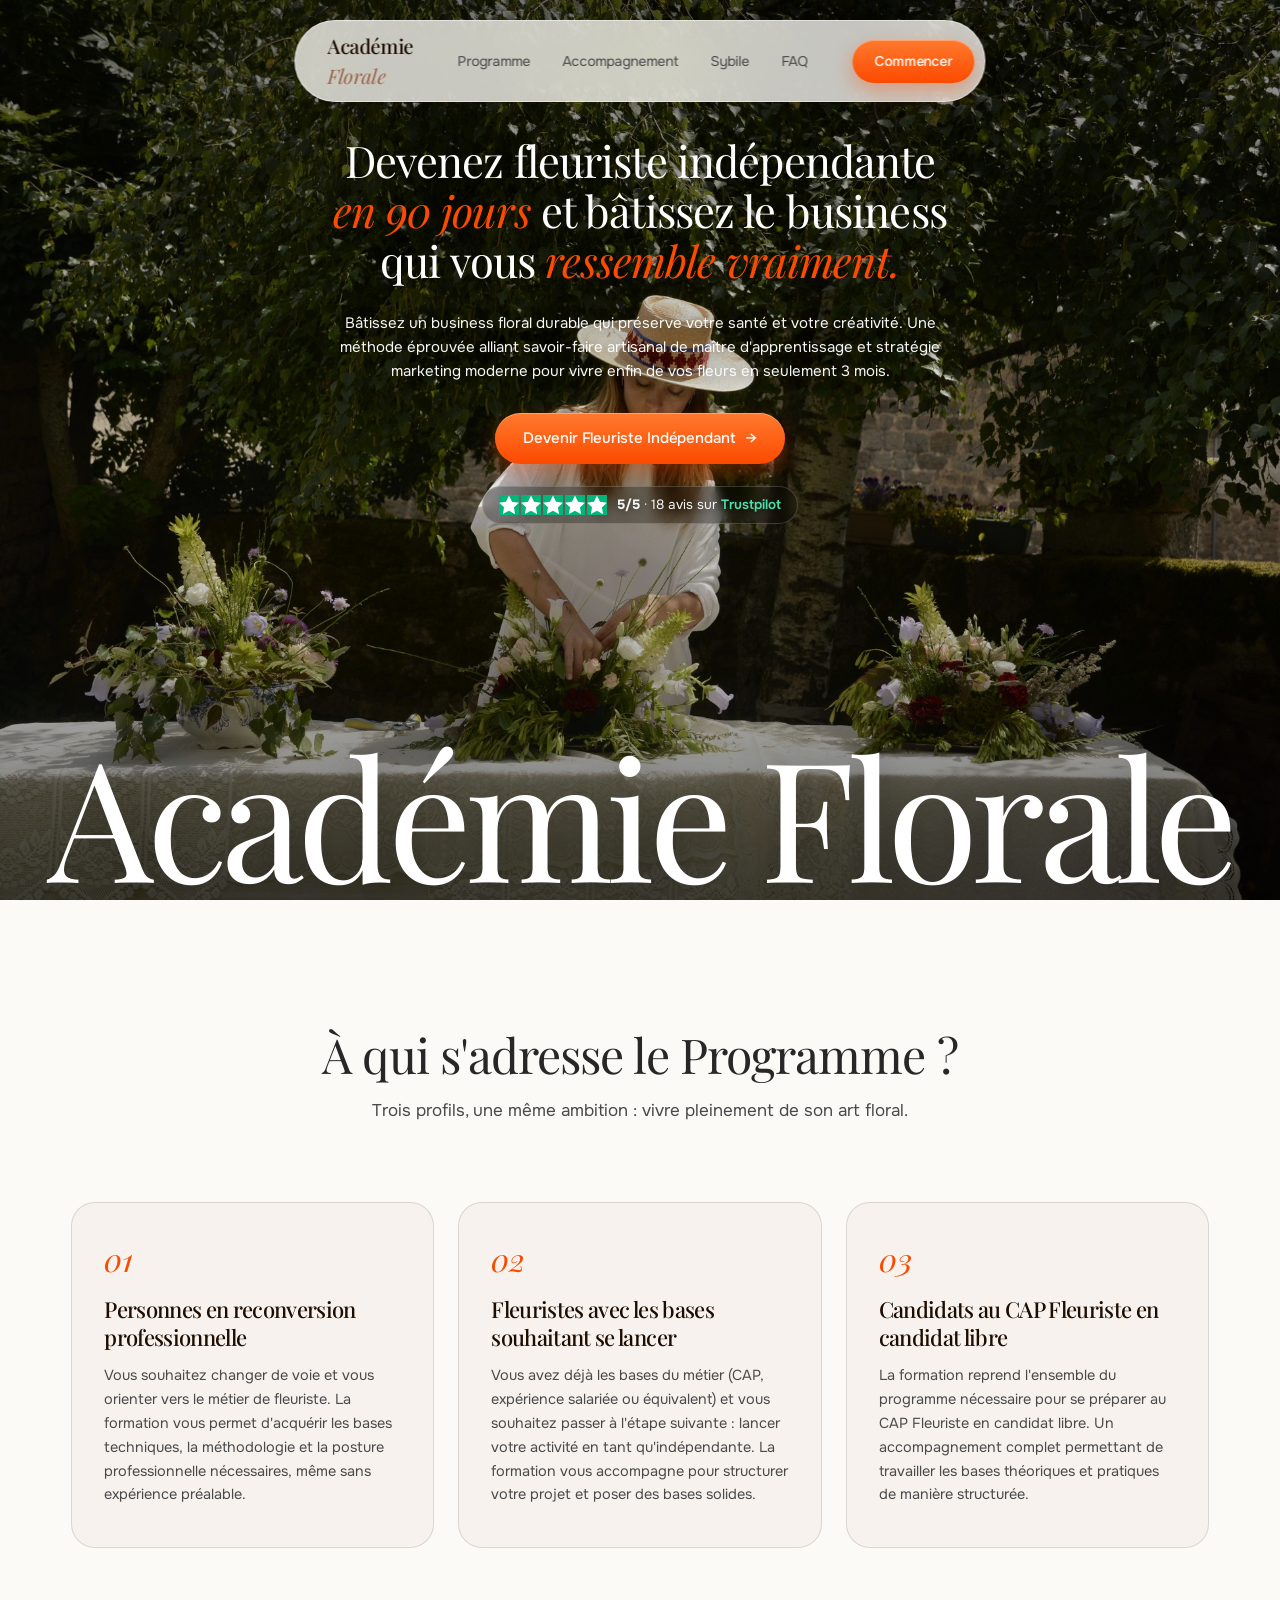
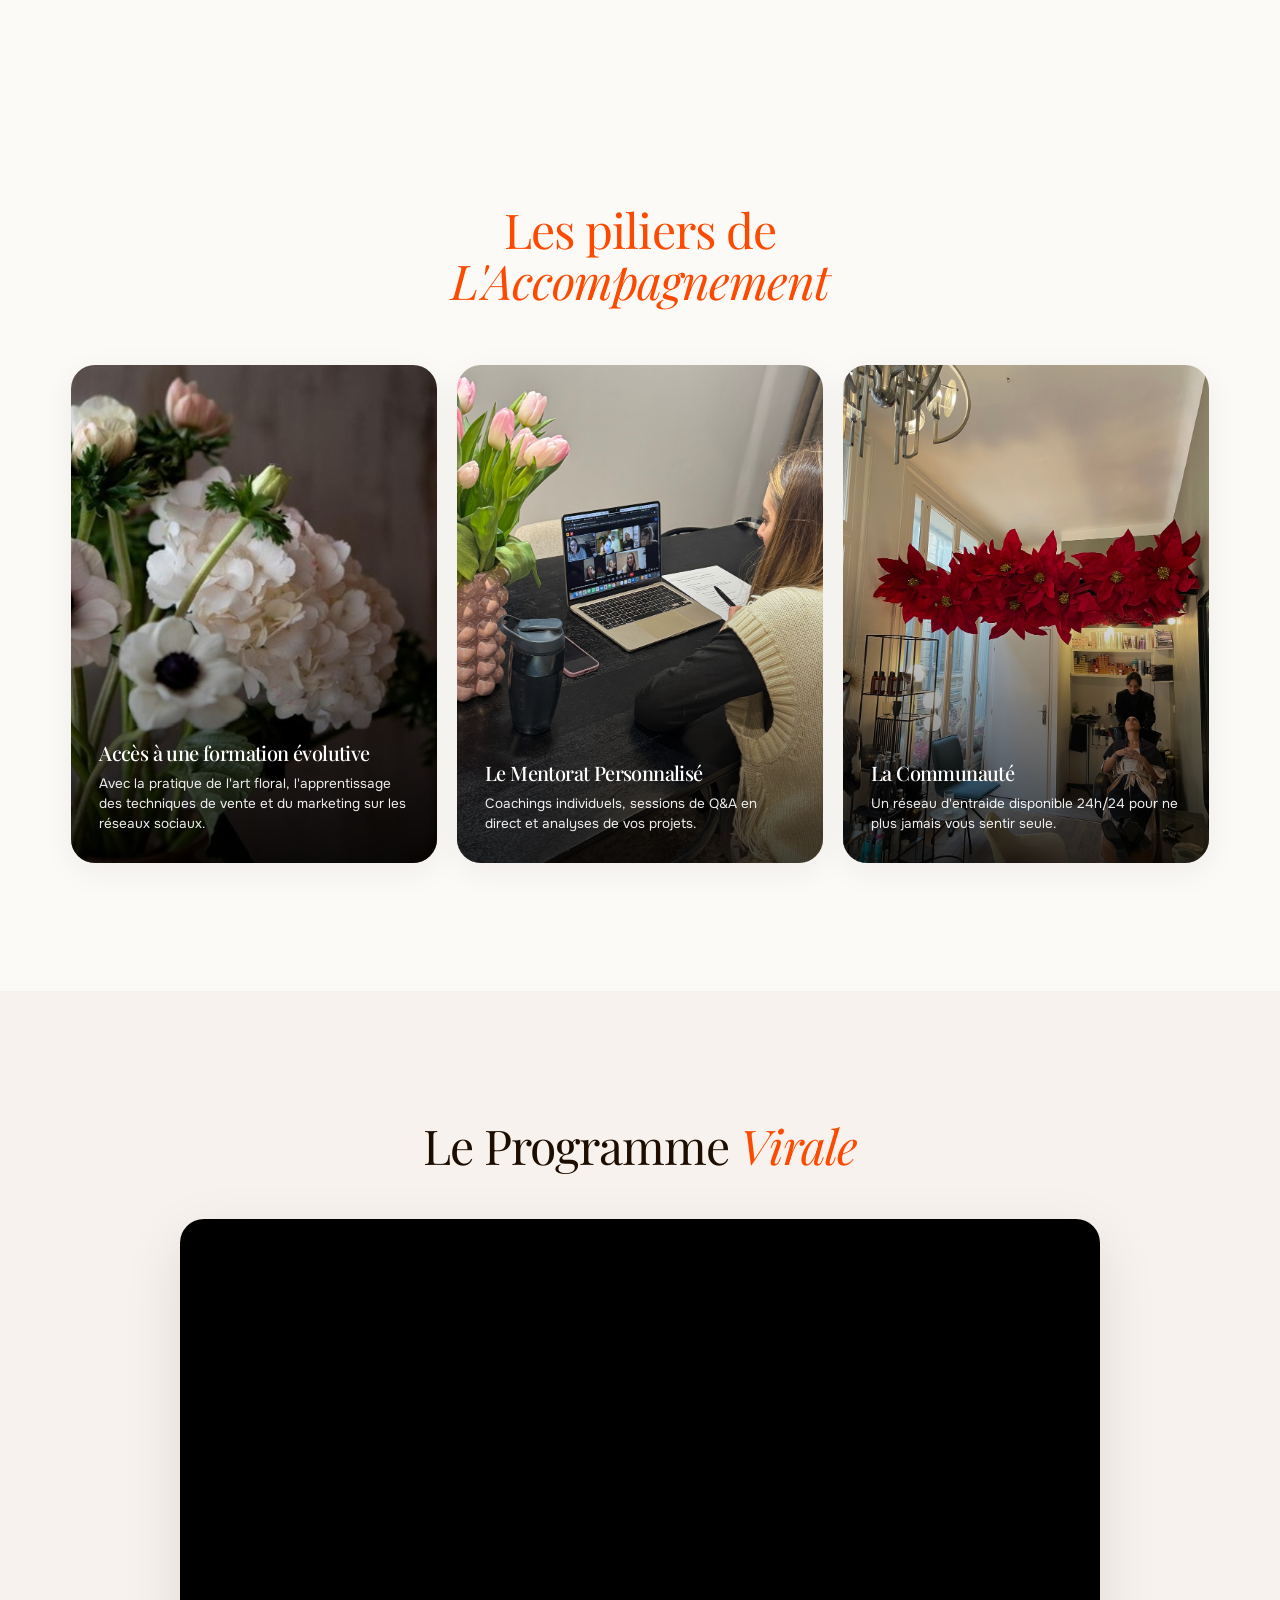
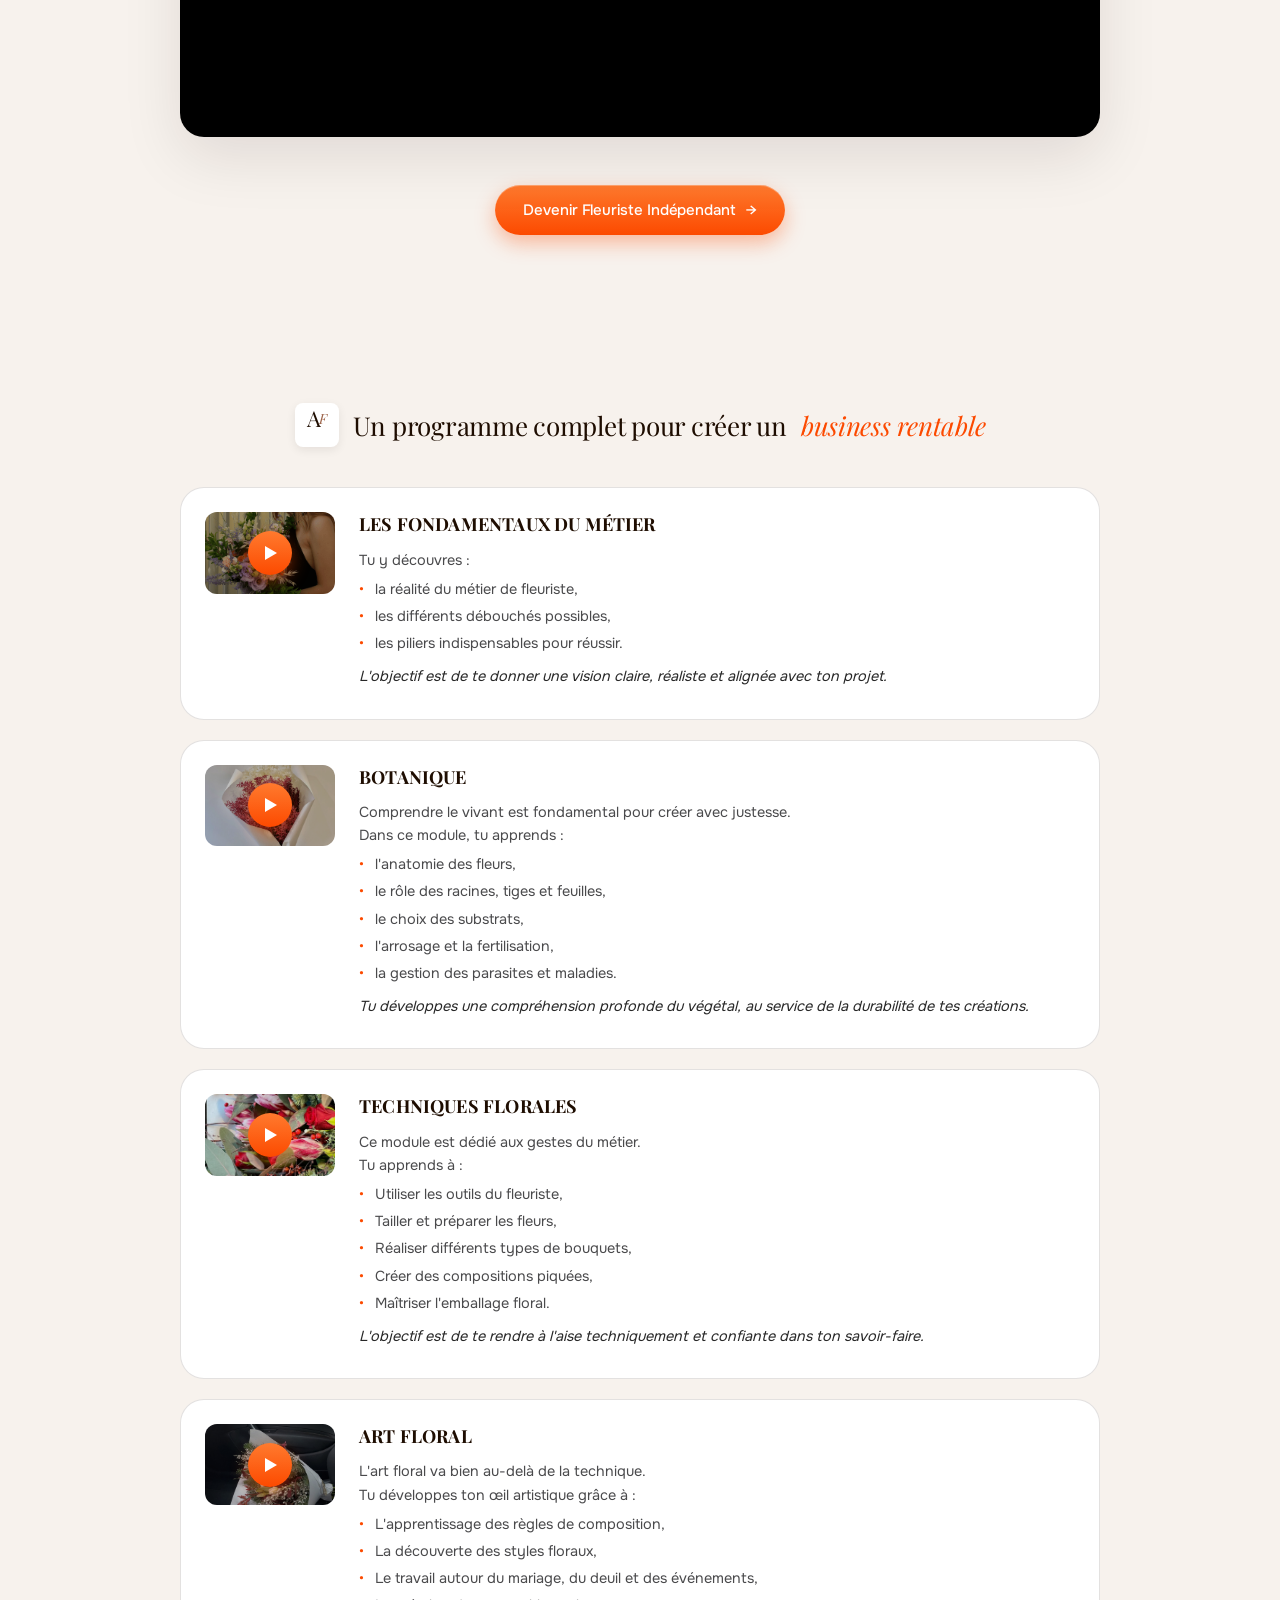
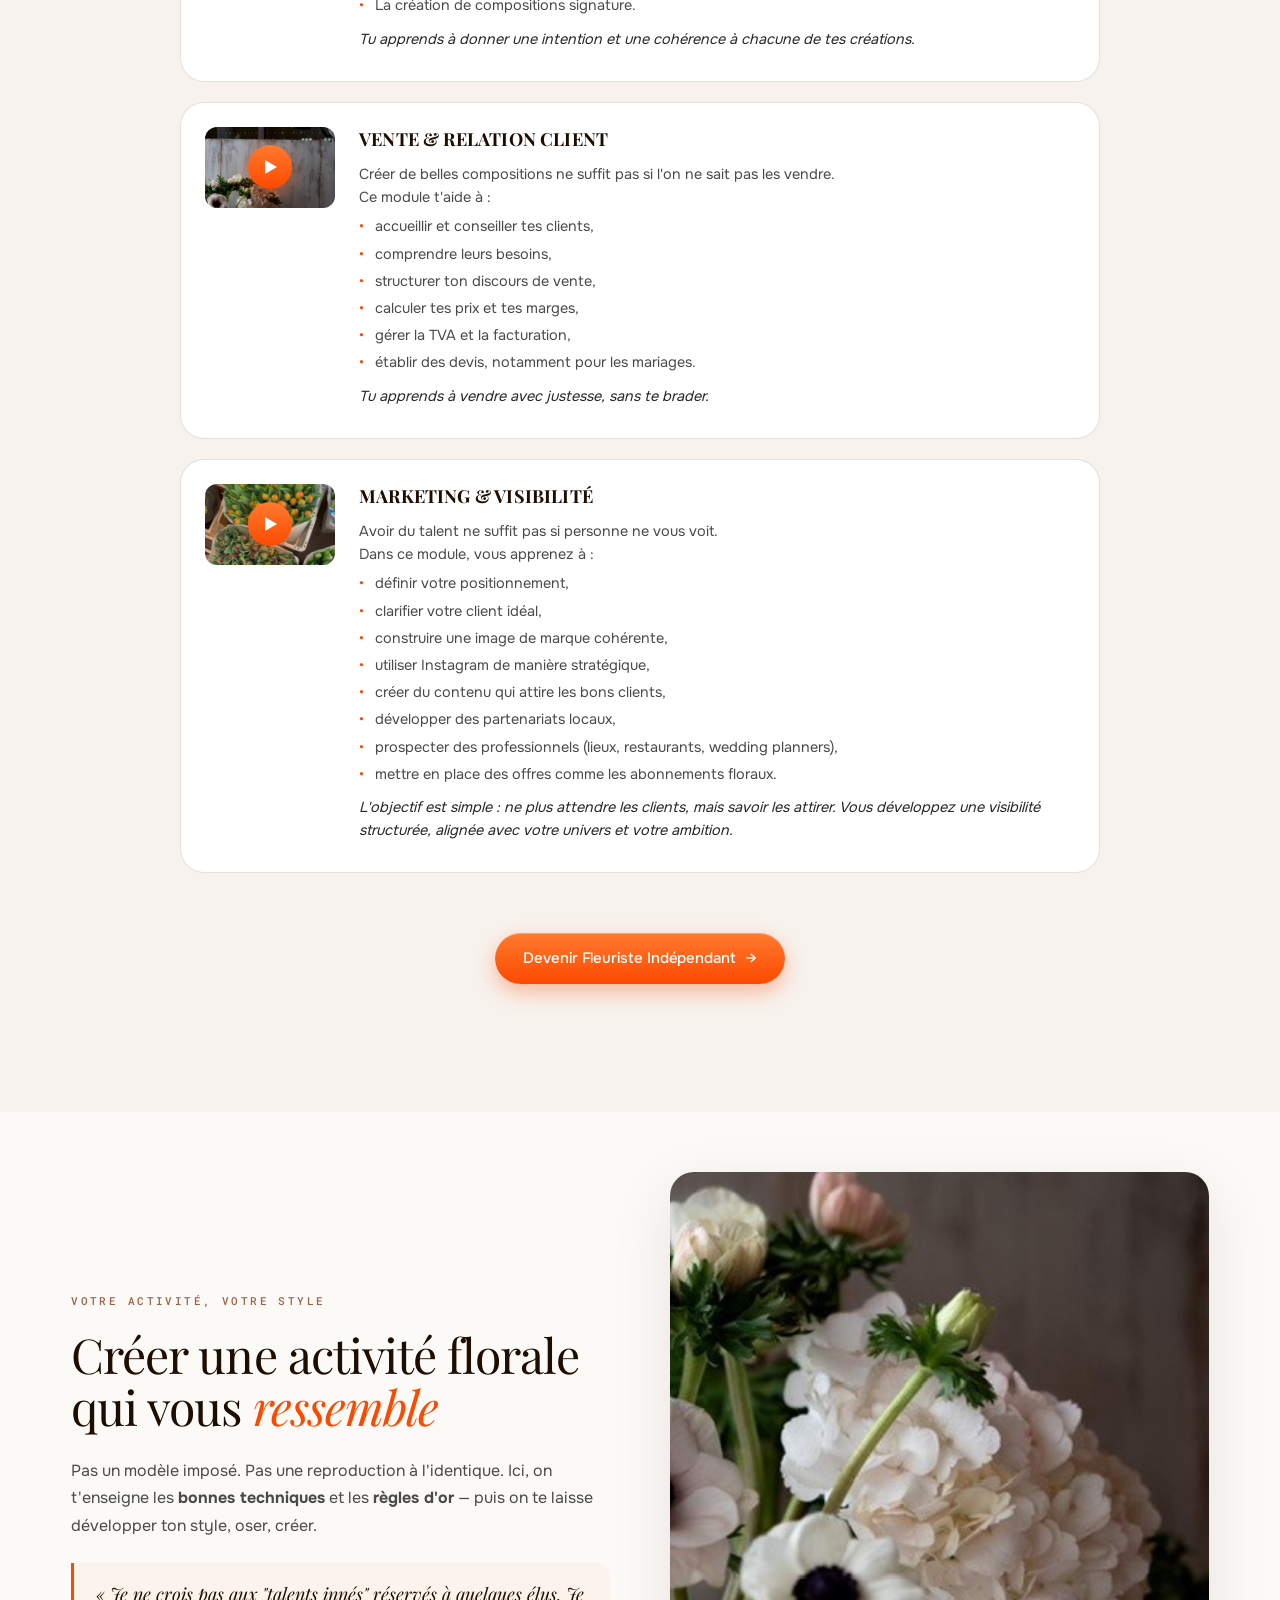
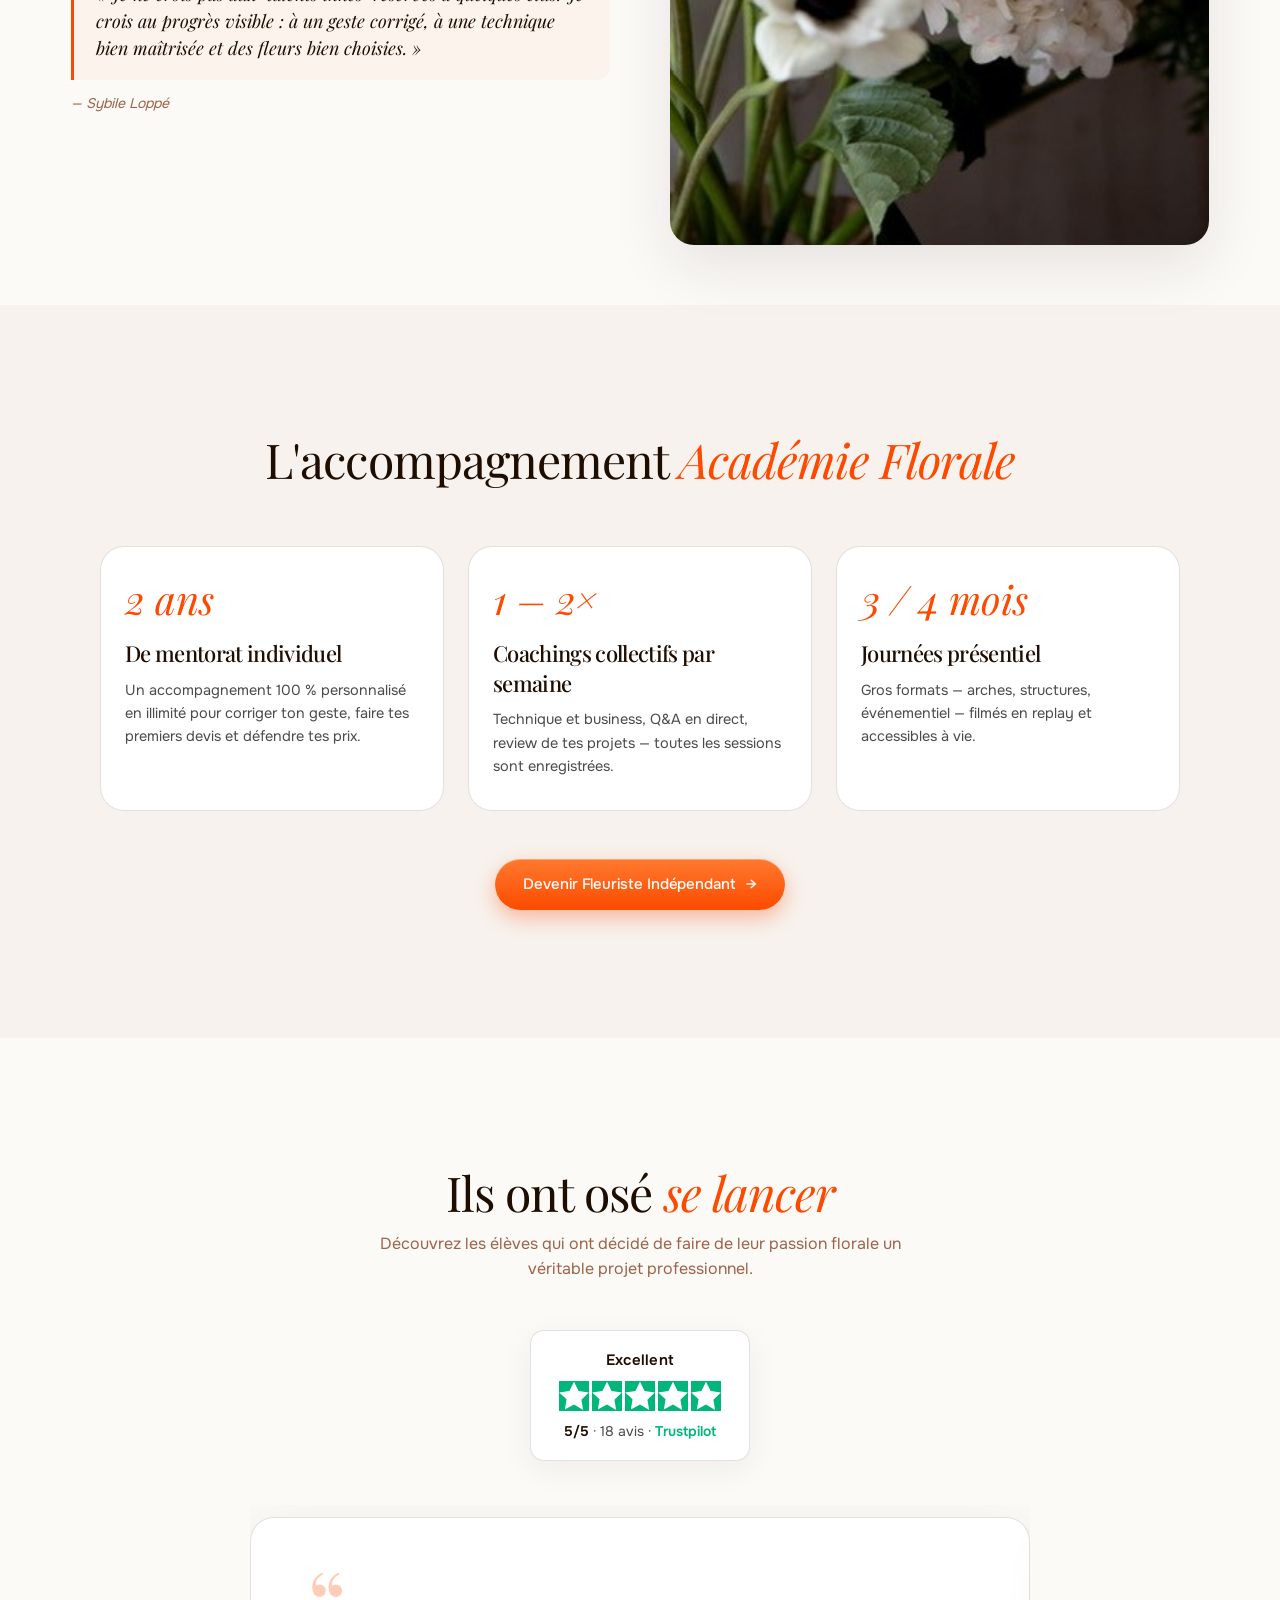
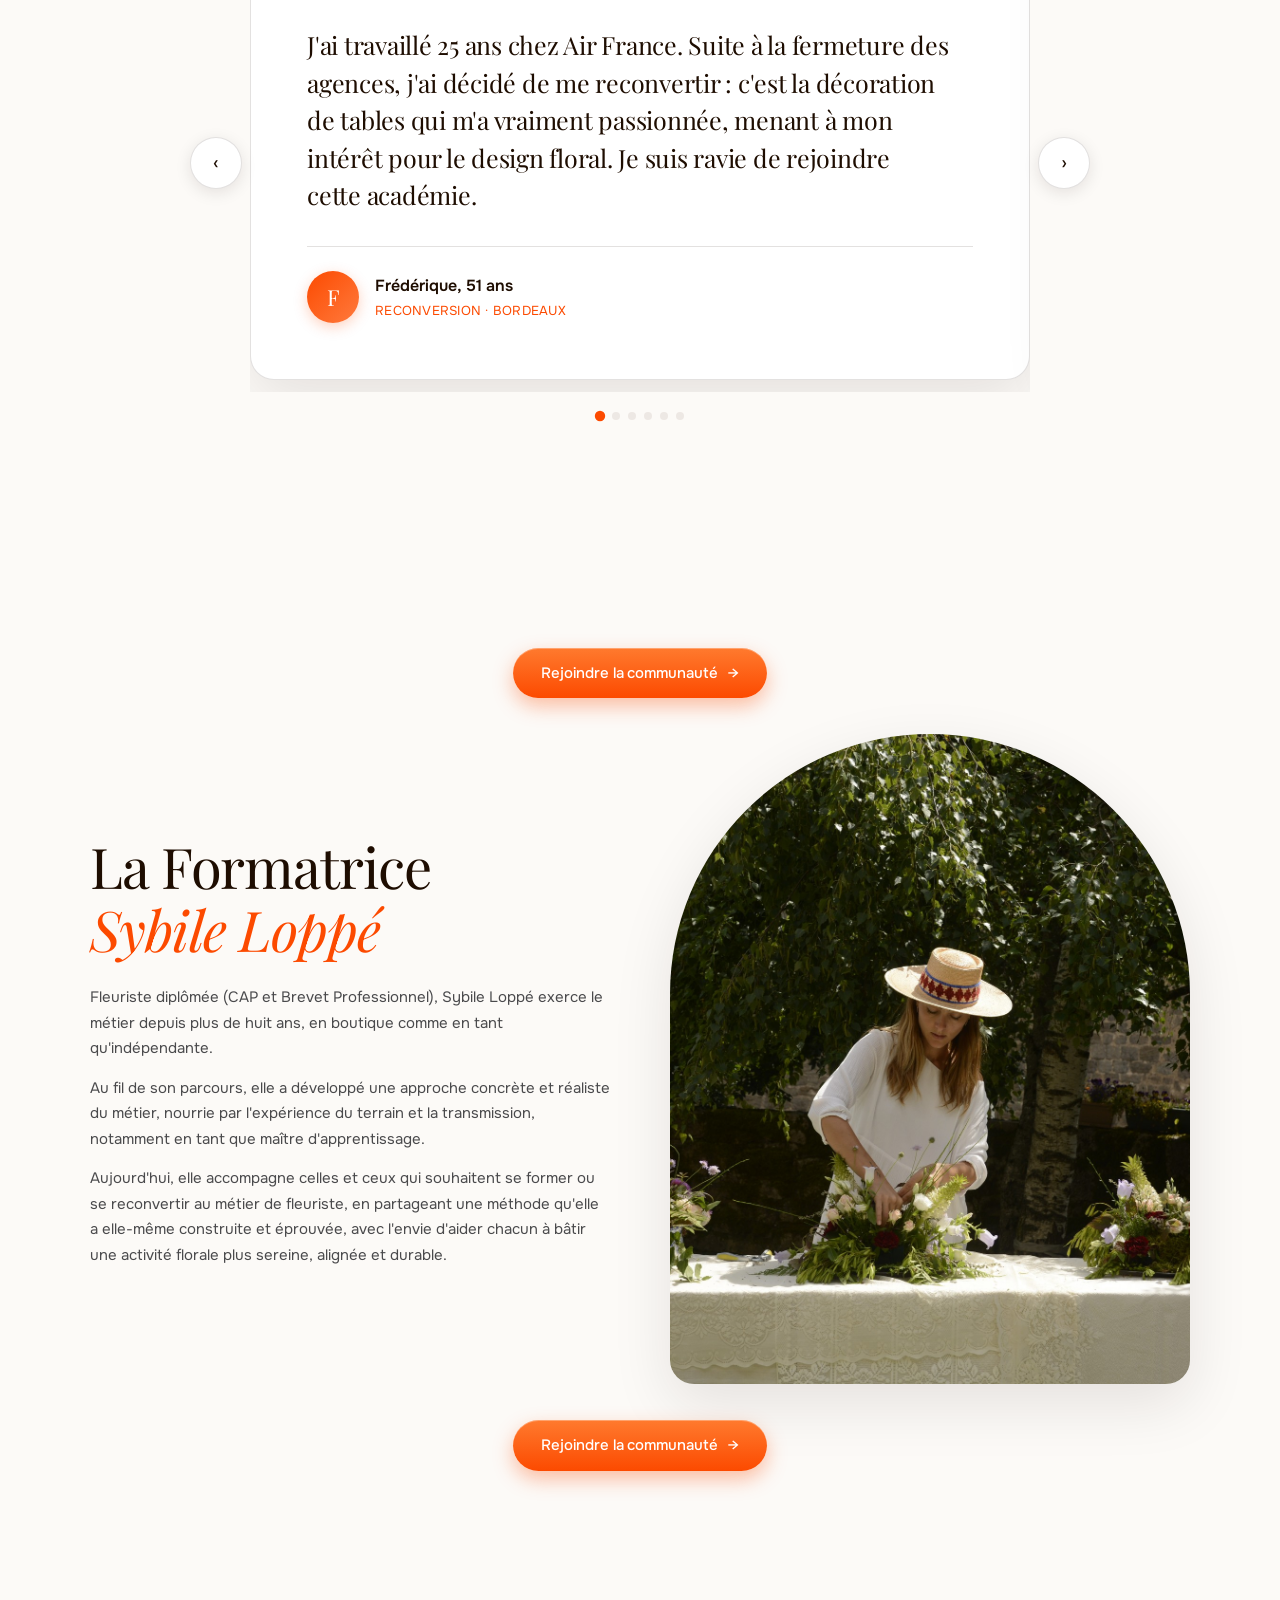
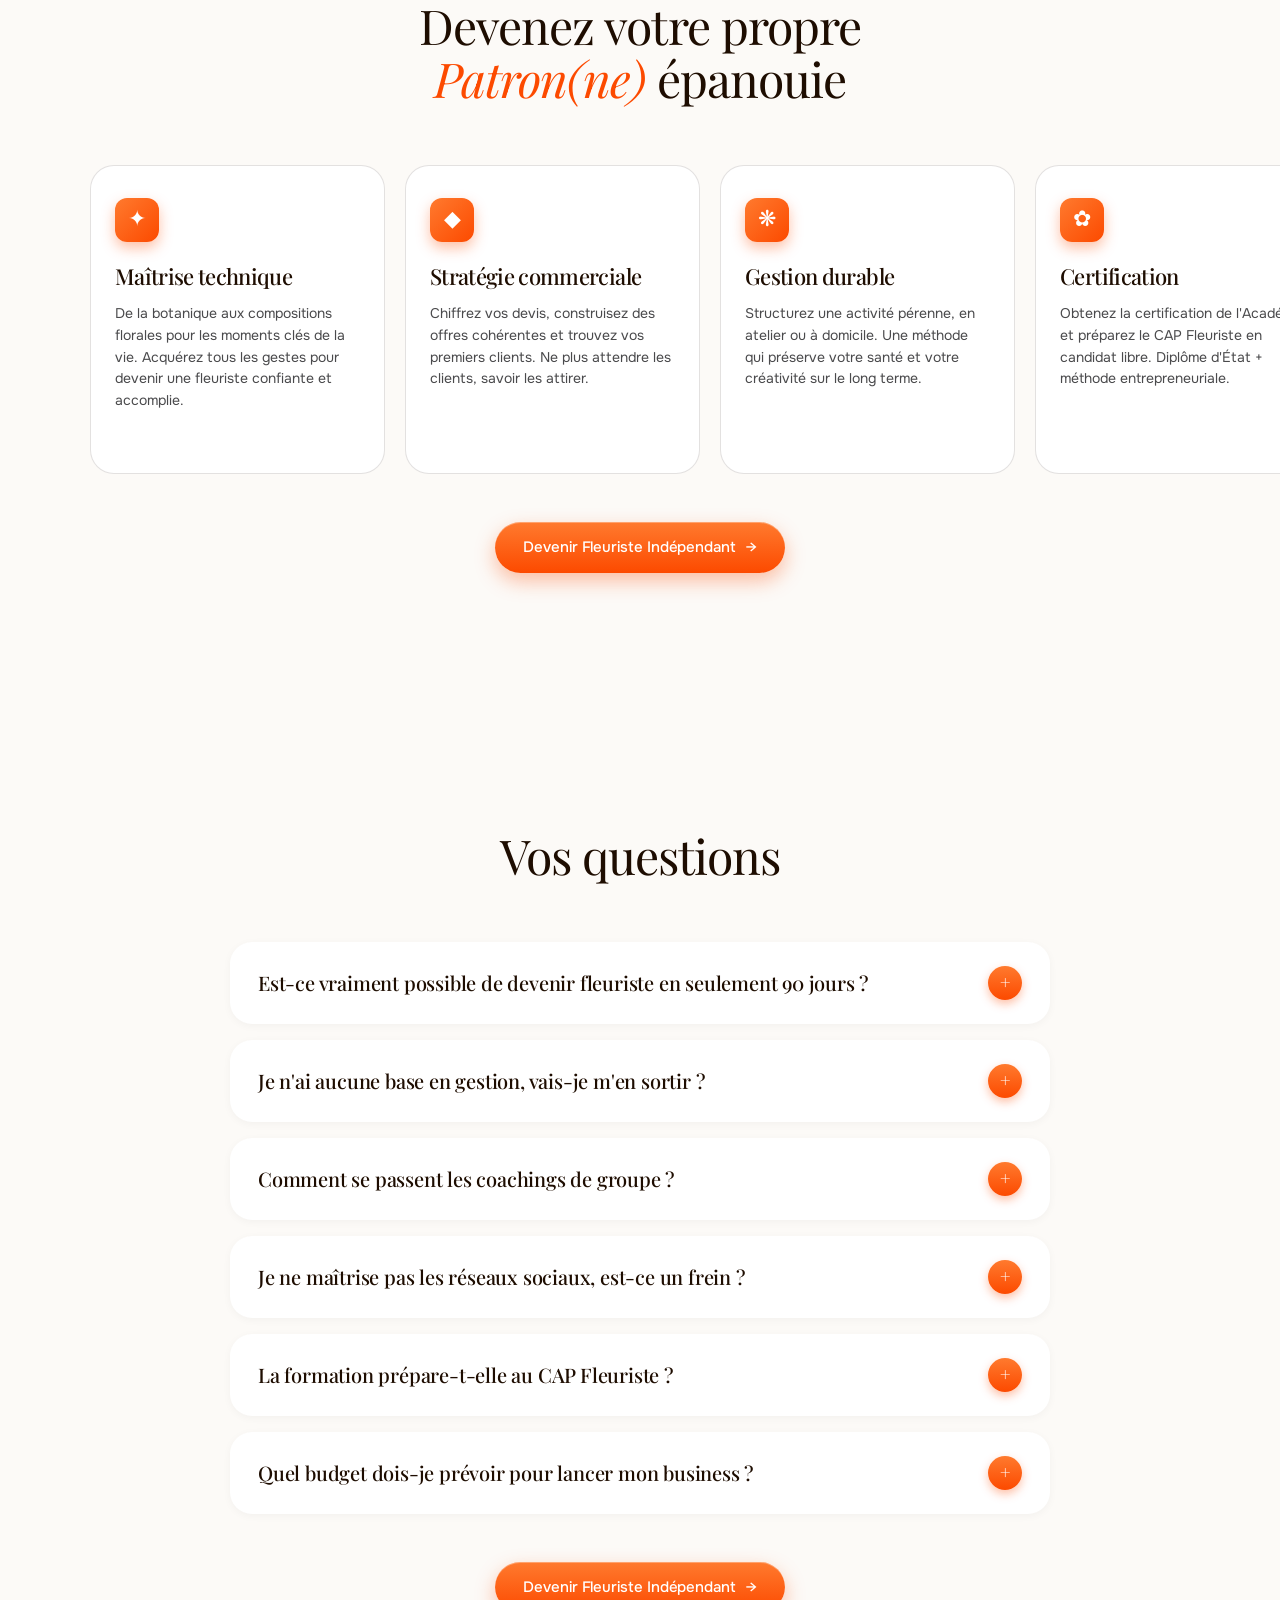
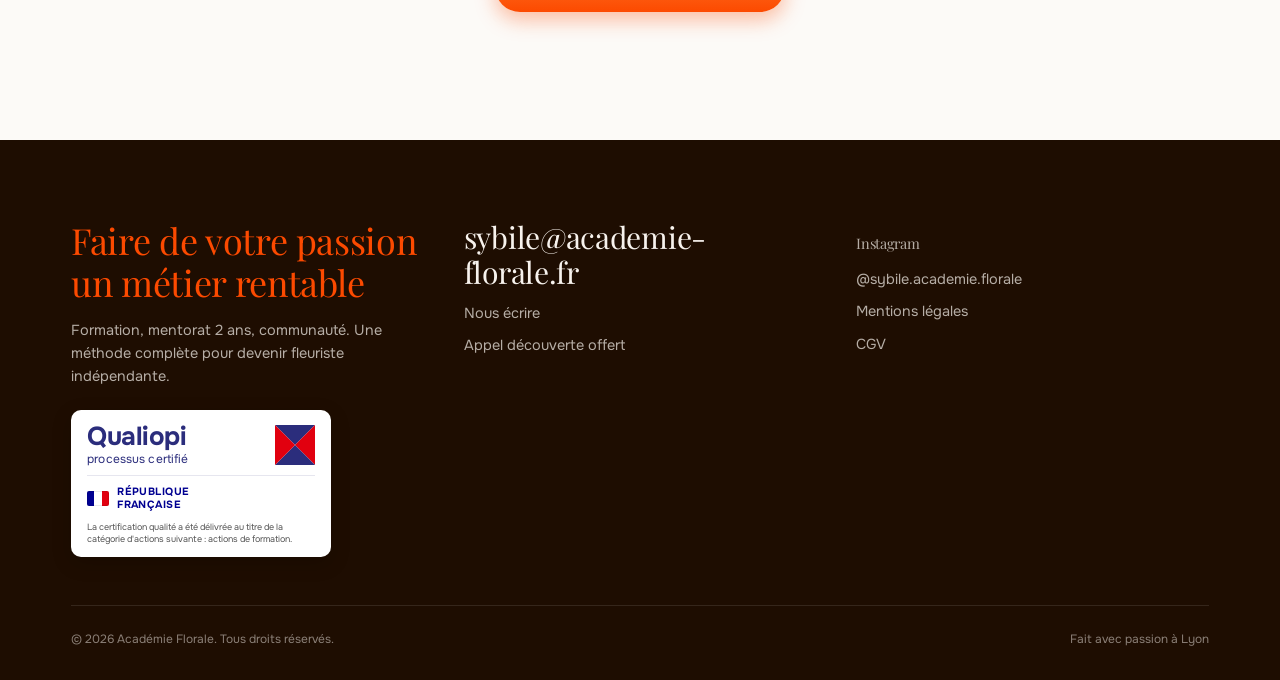
==== commit a3c9d03b: "Ajouter un bloc Trustpilot compact dans le hero, sous le CTA 5 étoiles vertes + « 5/5 · 18 avis sur " ====
--- a/index.html
+++ b/index.html
@@ -36,6 +36,16 @@
             <div>
                 <a href="https://calendly.com/academie-florale/appel-de-candidature" target="_blank" rel="noopener" class="btn btn-primary">Devenir Fleuriste Indépendant <span class="arrow">→</span></a>
             </div>
+            <a class="trustpilot-hero" href="https://fr.trustpilot.com/review/academie-florale.fr" target="_blank" rel="noopener" aria-label="5 sur 5 basé sur 18 avis sur Trustpilot">
+                <span class="tp-stars">
+                    <svg viewBox="0 0 24 24" class="tp-star"><rect width="24" height="24" fill="#00b67a"/><path fill="#fff" d="M12 .587l3.668 7.431 8.2 1.192-5.934 5.782 1.401 8.168L12 18.896l-7.335 3.864 1.401-8.168L.132 9.21l8.2-1.192z"/></svg>
+                    <svg viewBox="0 0 24 24" class="tp-star"><rect width="24" height="24" fill="#00b67a"/><path fill="#fff" d="M12 .587l3.668 7.431 8.2 1.192-5.934 5.782 1.401 8.168L12 18.896l-7.335 3.864 1.401-8.168L.132 9.21l8.2-1.192z"/></svg>
+                    <svg viewBox="0 0 24 24" class="tp-star"><rect width="24" height="24" fill="#00b67a"/><path fill="#fff" d="M12 .587l3.668 7.431 8.2 1.192-5.934 5.782 1.401 8.168L12 18.896l-7.335 3.864 1.401-8.168L.132 9.21l8.2-1.192z"/></svg>
+                    <svg viewBox="0 0 24 24" class="tp-star"><rect width="24" height="24" fill="#00b67a"/><path fill="#fff" d="M12 .587l3.668 7.431 8.2 1.192-5.934 5.782 1.401 8.168L12 18.896l-7.335 3.864 1.401-8.168L.132 9.21l8.2-1.192z"/></svg>
+                    <svg viewBox="0 0 24 24" class="tp-star"><rect width="24" height="24" fill="#00b67a"/><path fill="#fff" d="M12 .587l3.668 7.431 8.2 1.192-5.934 5.782 1.401 8.168L12 18.896l-7.335 3.864 1.401-8.168L.132 9.21l8.2-1.192z"/></svg>
+                </span>
+                <span class="tph-meta"><strong>5/5</strong> · 18 avis sur <span class="tp-name">Trustpilot</span></span>
+            </a>
         </div>
         <div class="hero-display" aria-hidden="true"><span>Académie Florale</span></div>
     </section>
--- a/styles.css
+++ b/styles.css
@@ -1018,9 +1018,37 @@
     color: #555;
 }
 
+/* Trustpilot — compact variant inside the dark hero */
+.trustpilot-hero {
+    display: inline-flex;
+    align-items: center;
+    gap: 10px;
+    margin-top: 22px;
+    padding: 8px 16px;
+    border-radius: var(--radius-pill);
+    background: rgba(0, 0, 0, 0.28);
+    backdrop-filter: blur(6px);
+    -webkit-backdrop-filter: blur(6px);
+    border: 1px solid rgba(255, 255, 255, 0.18);
+    transition: background 0.2s ease, transform 0.2s ease;
+}
+.trustpilot-hero:hover { background: rgba(0,0,0,0.4); transform: translateY(-1px); }
+.trustpilot-hero .tp-stars { display: inline-flex; gap: 2px; }
+.trustpilot-hero .tp-star { width: 20px; height: 20px; display: block; }
+.tph-meta {
+    font-size: 13.5px;
+    color: rgba(255, 255, 255, 0.95);
+    text-shadow: 0 1px 8px rgba(0,0,0,0.5);
+}
+.tph-meta strong { font-weight: 700; }
+.trustpilot-hero .tp-name { color: #4ce0ac; font-weight: 600; }
+
 @media (max-width: 700px) {
     .trustpilot { padding: 16px 20px; }
     .tp-star { width: 26px; height: 26px; }
+    .trustpilot-hero { flex-wrap: wrap; justify-content: center; }
+    .trustpilot-hero .tp-star { width: 18px; height: 18px; }
+    .tph-meta { font-size: 12.5px; }
 }
 
 /* -------------------------------------------------
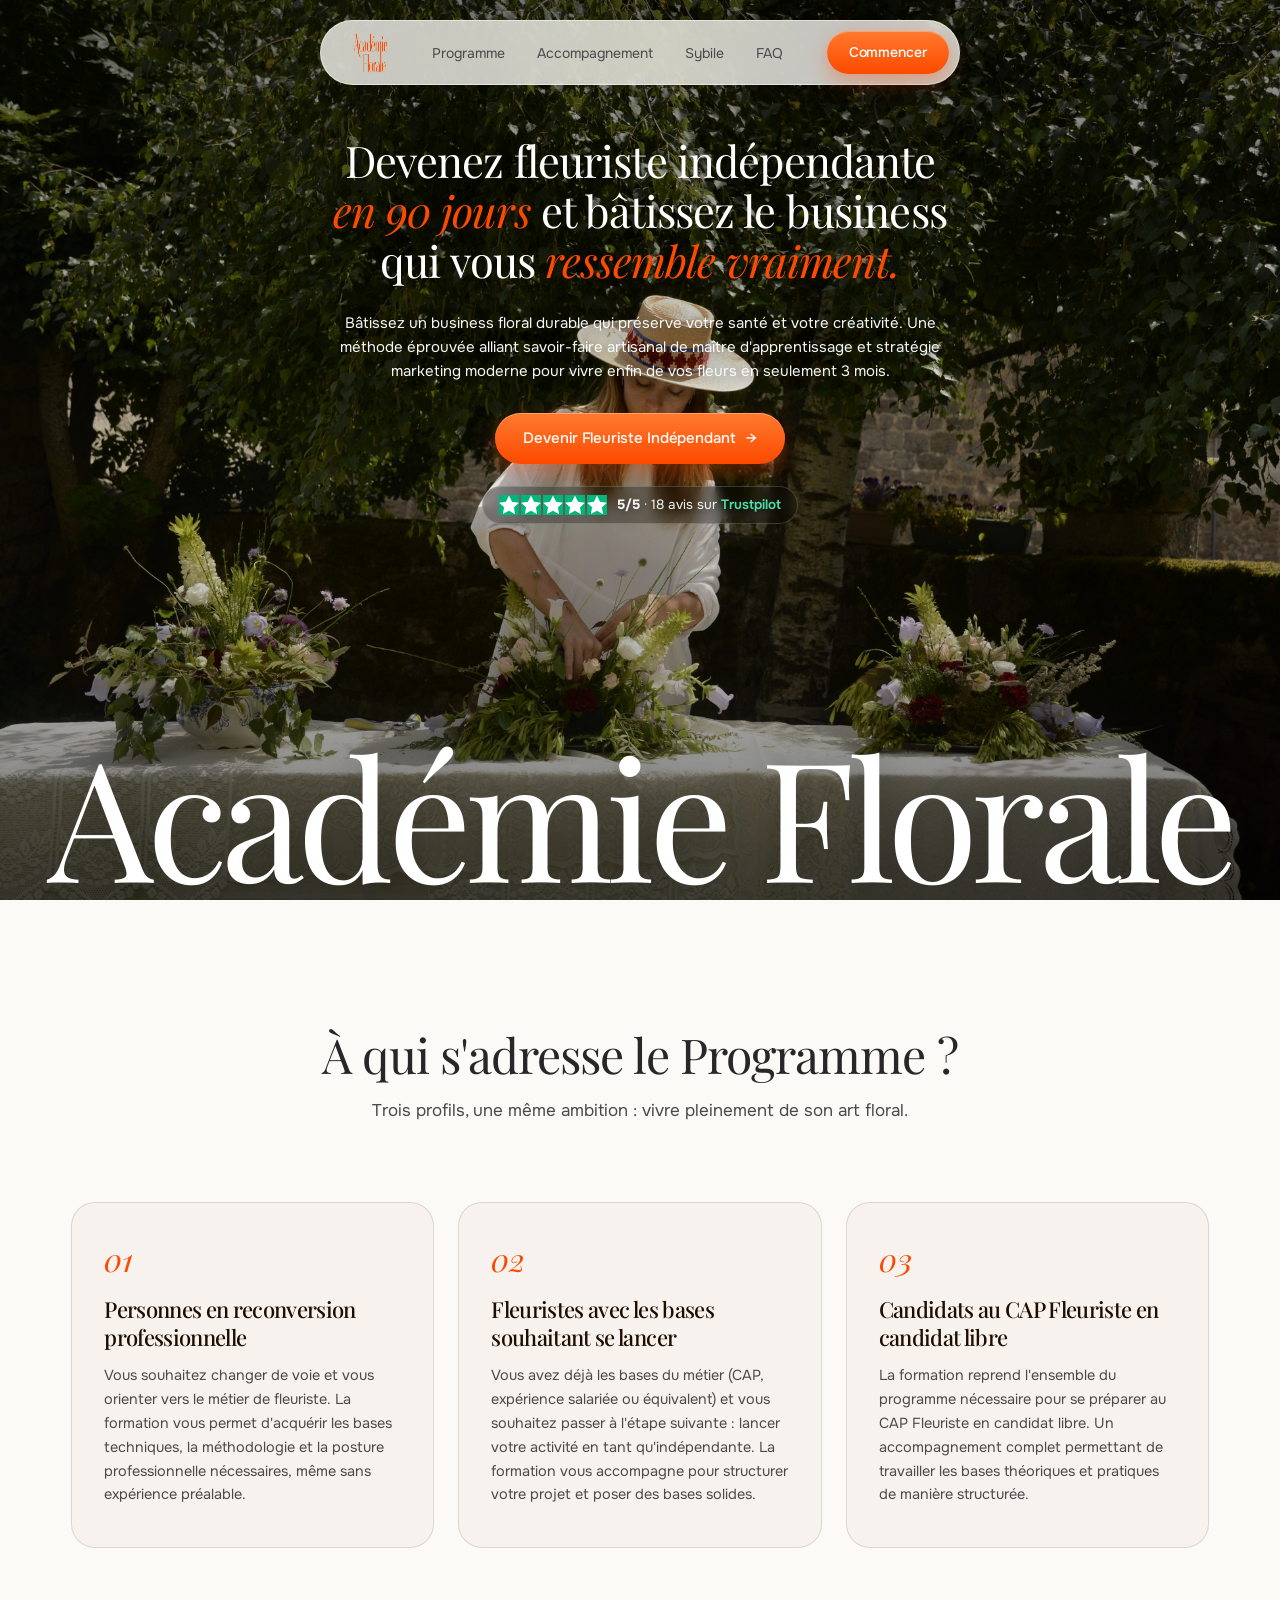
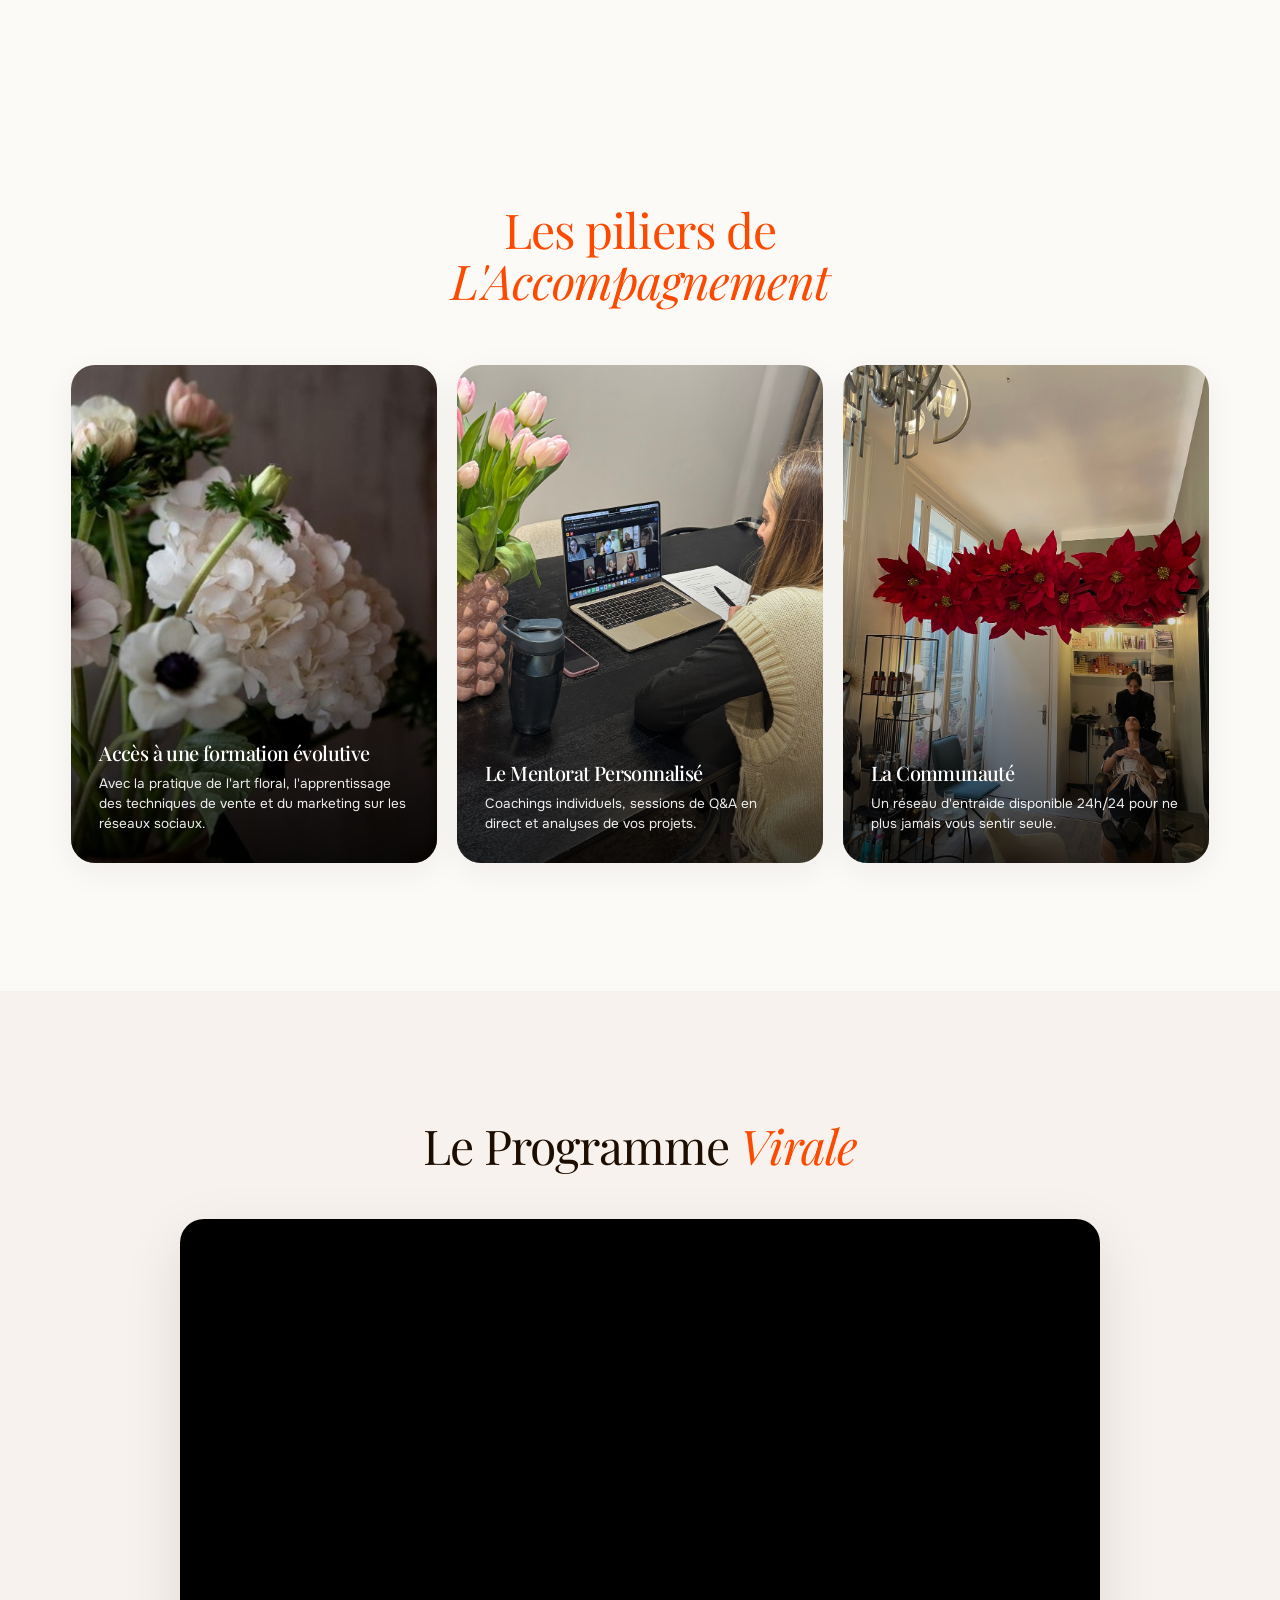
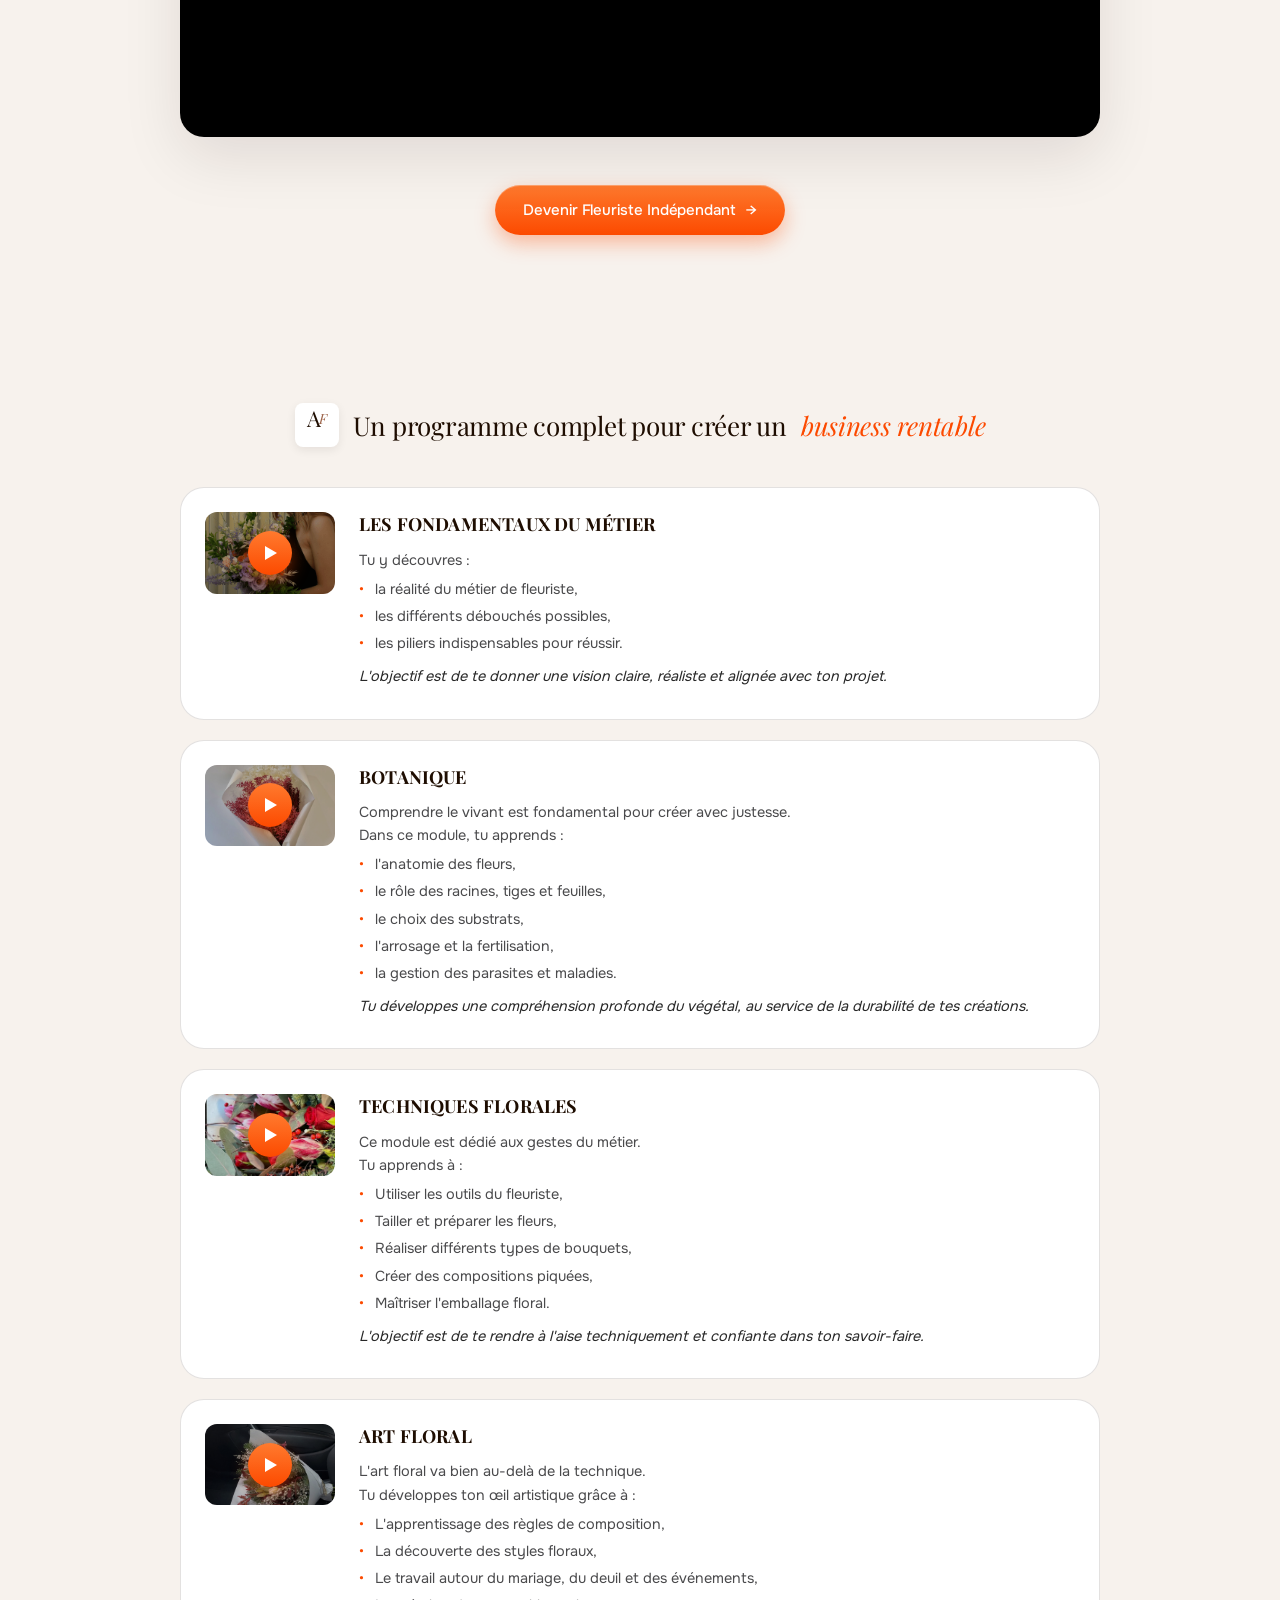
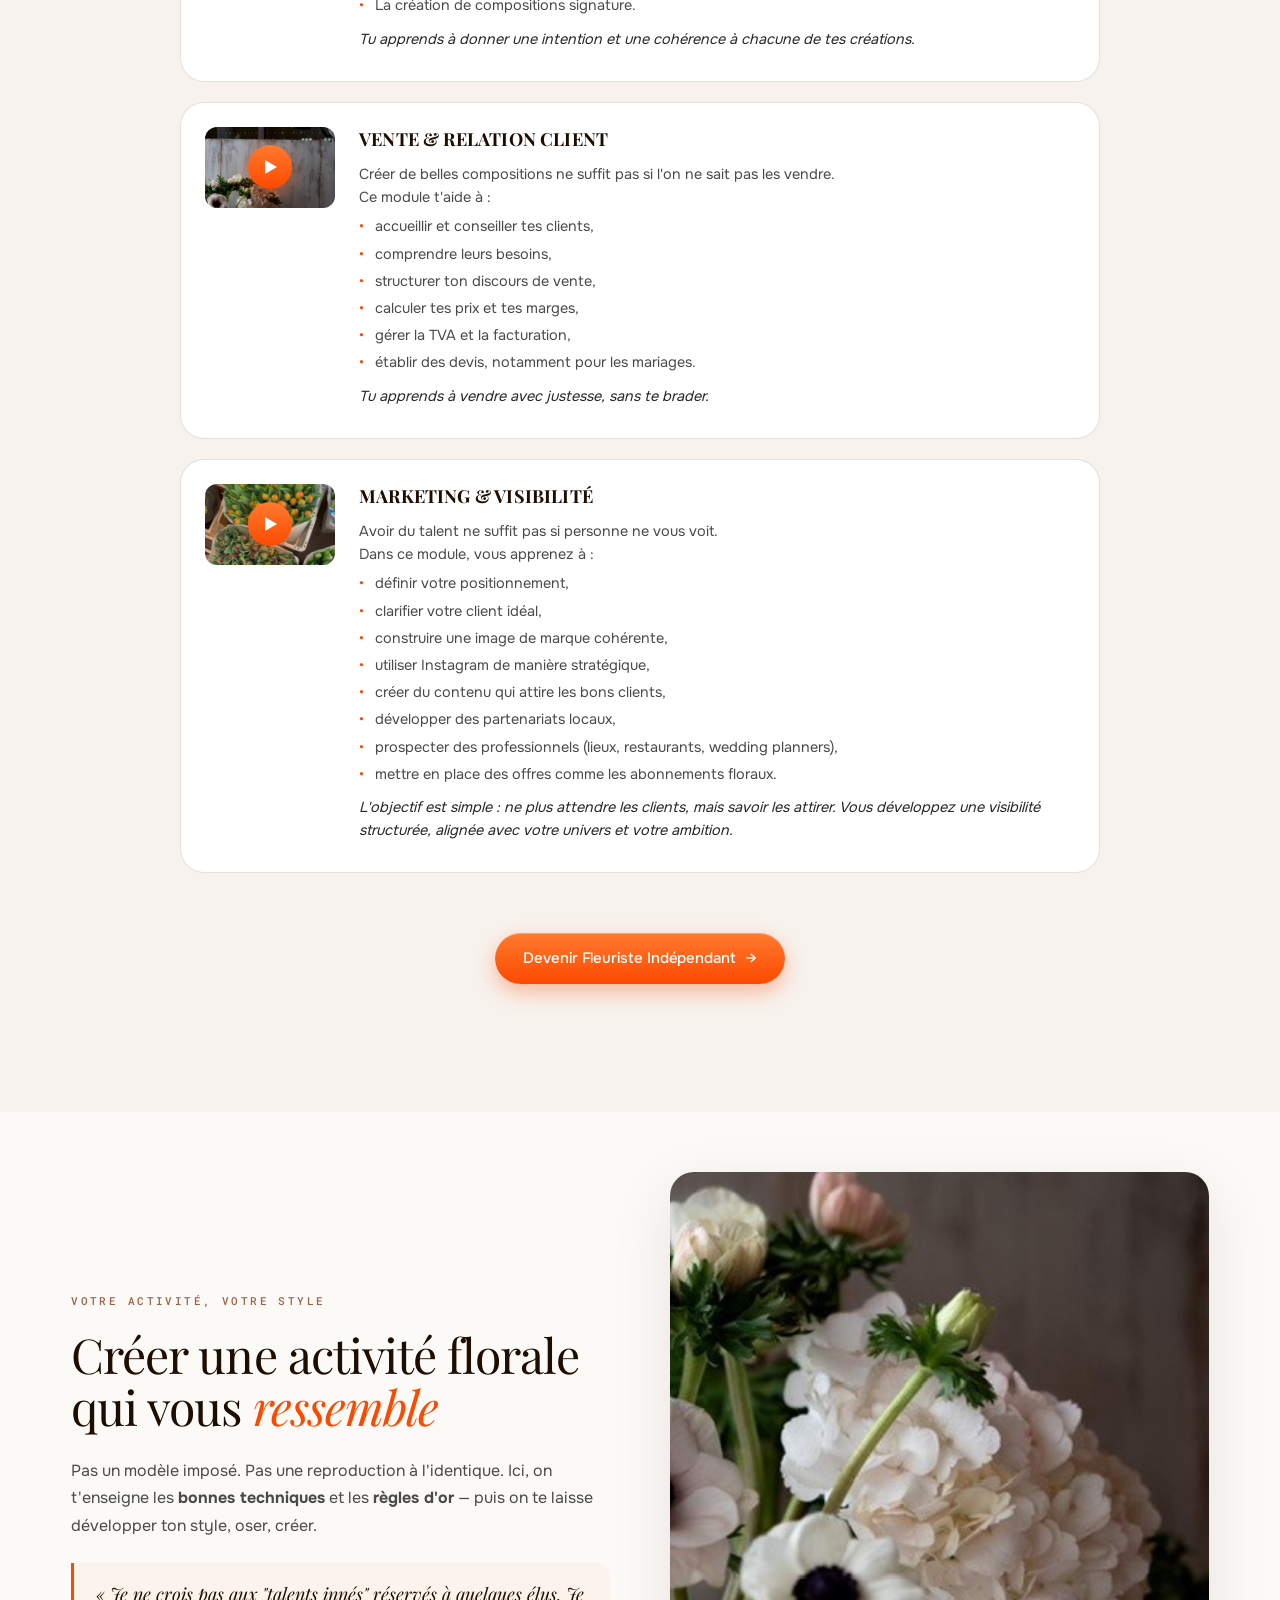
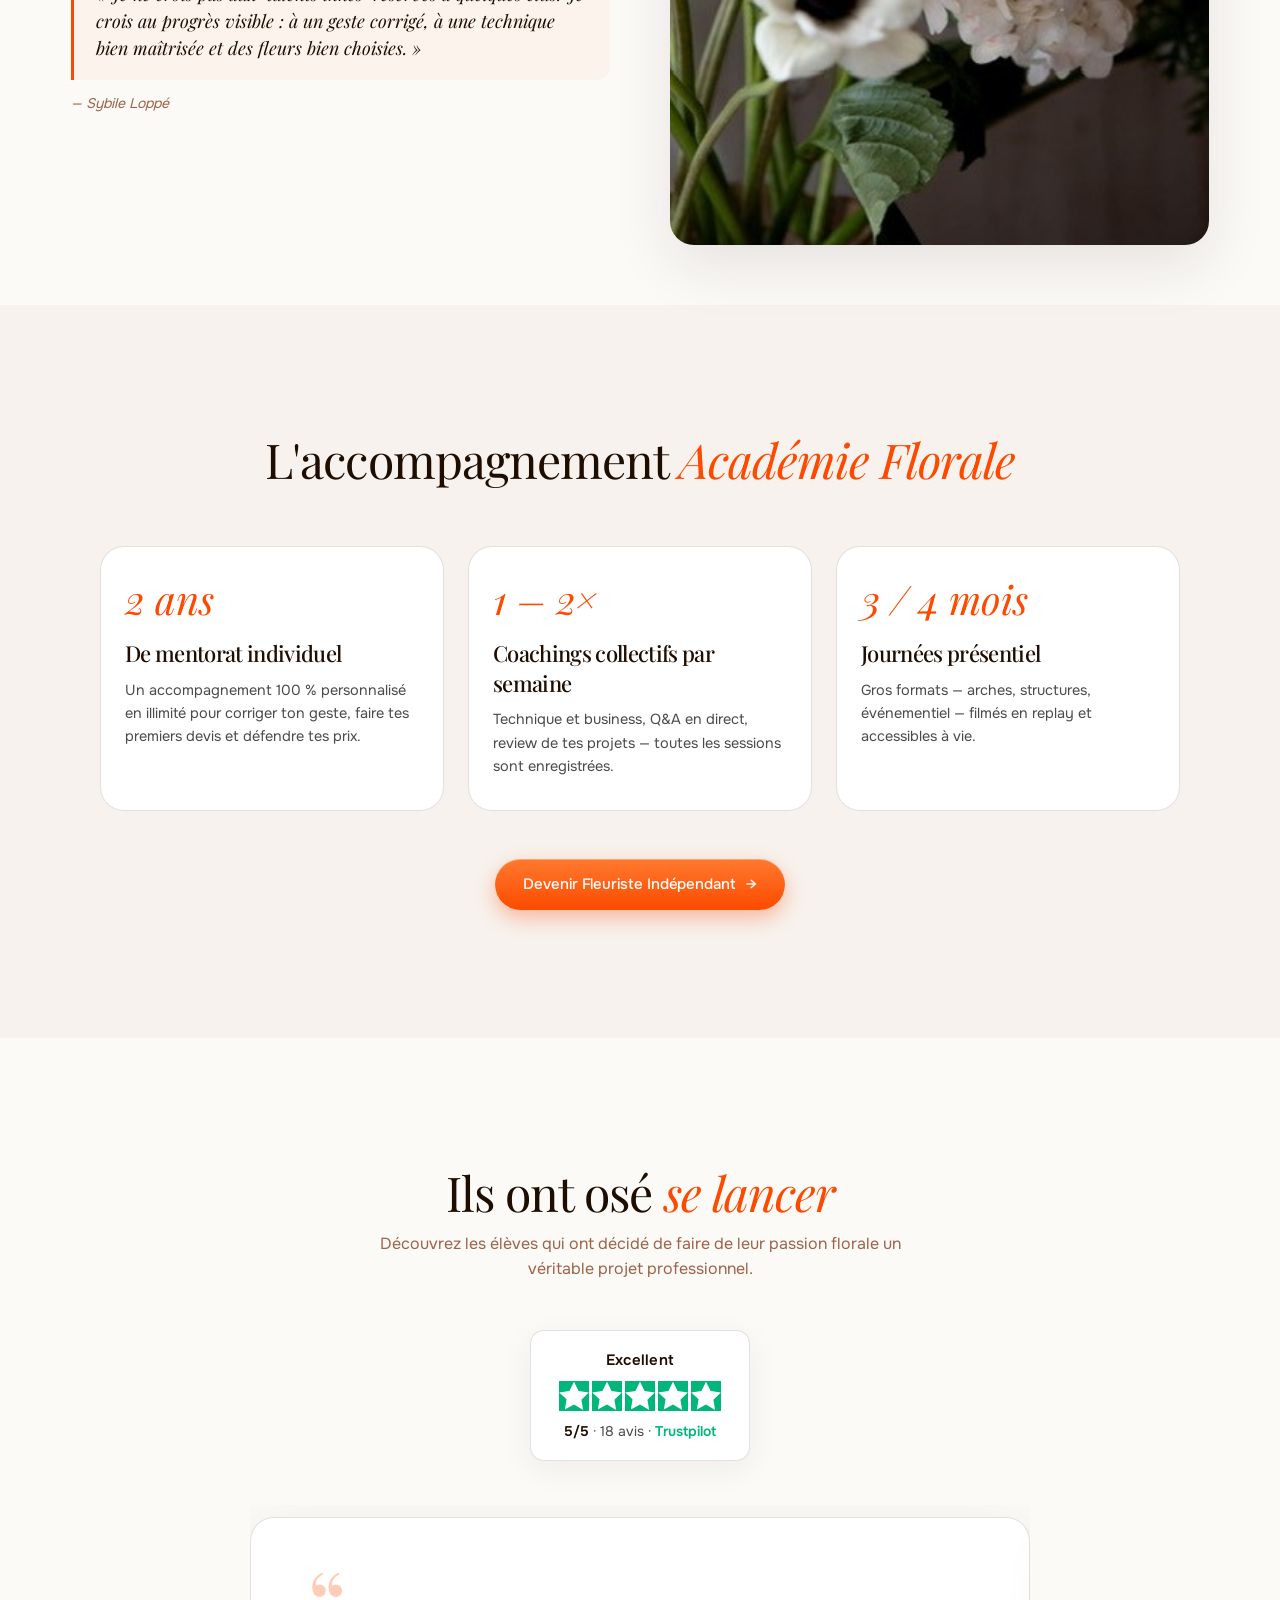
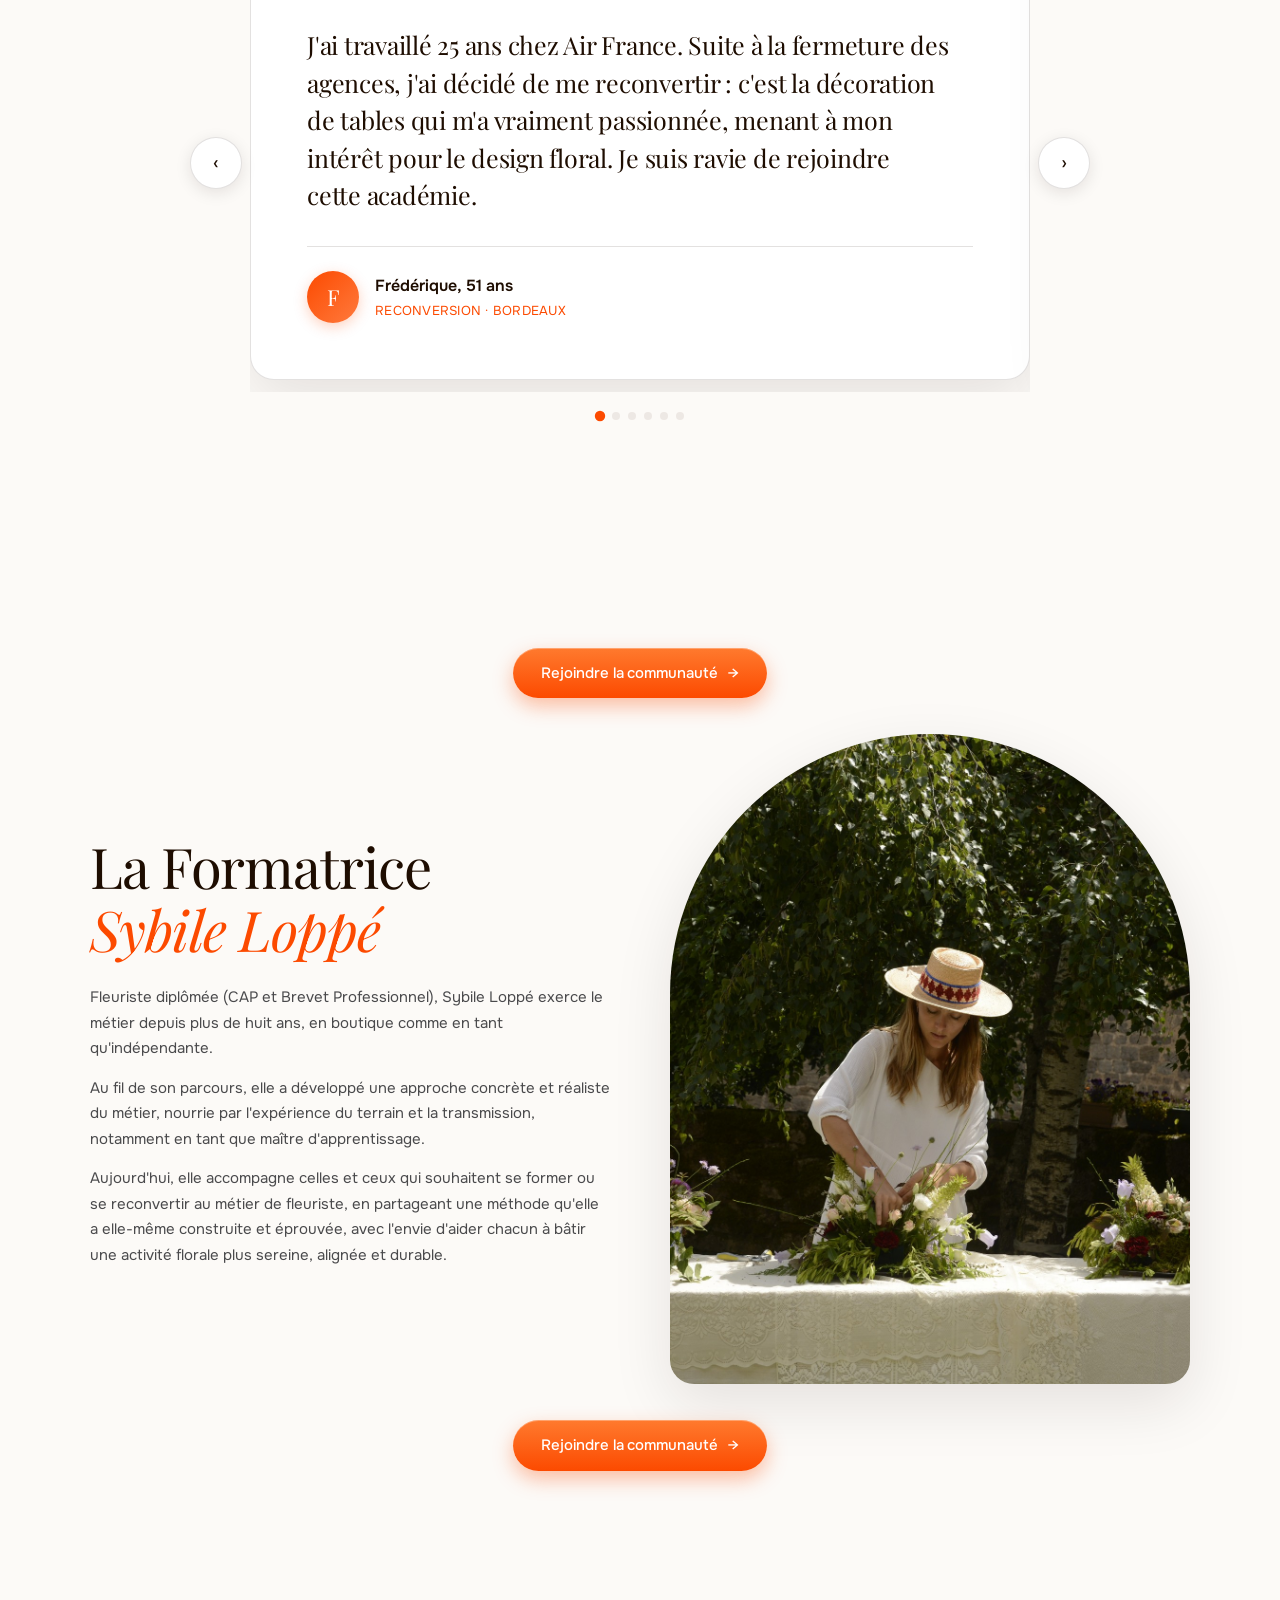
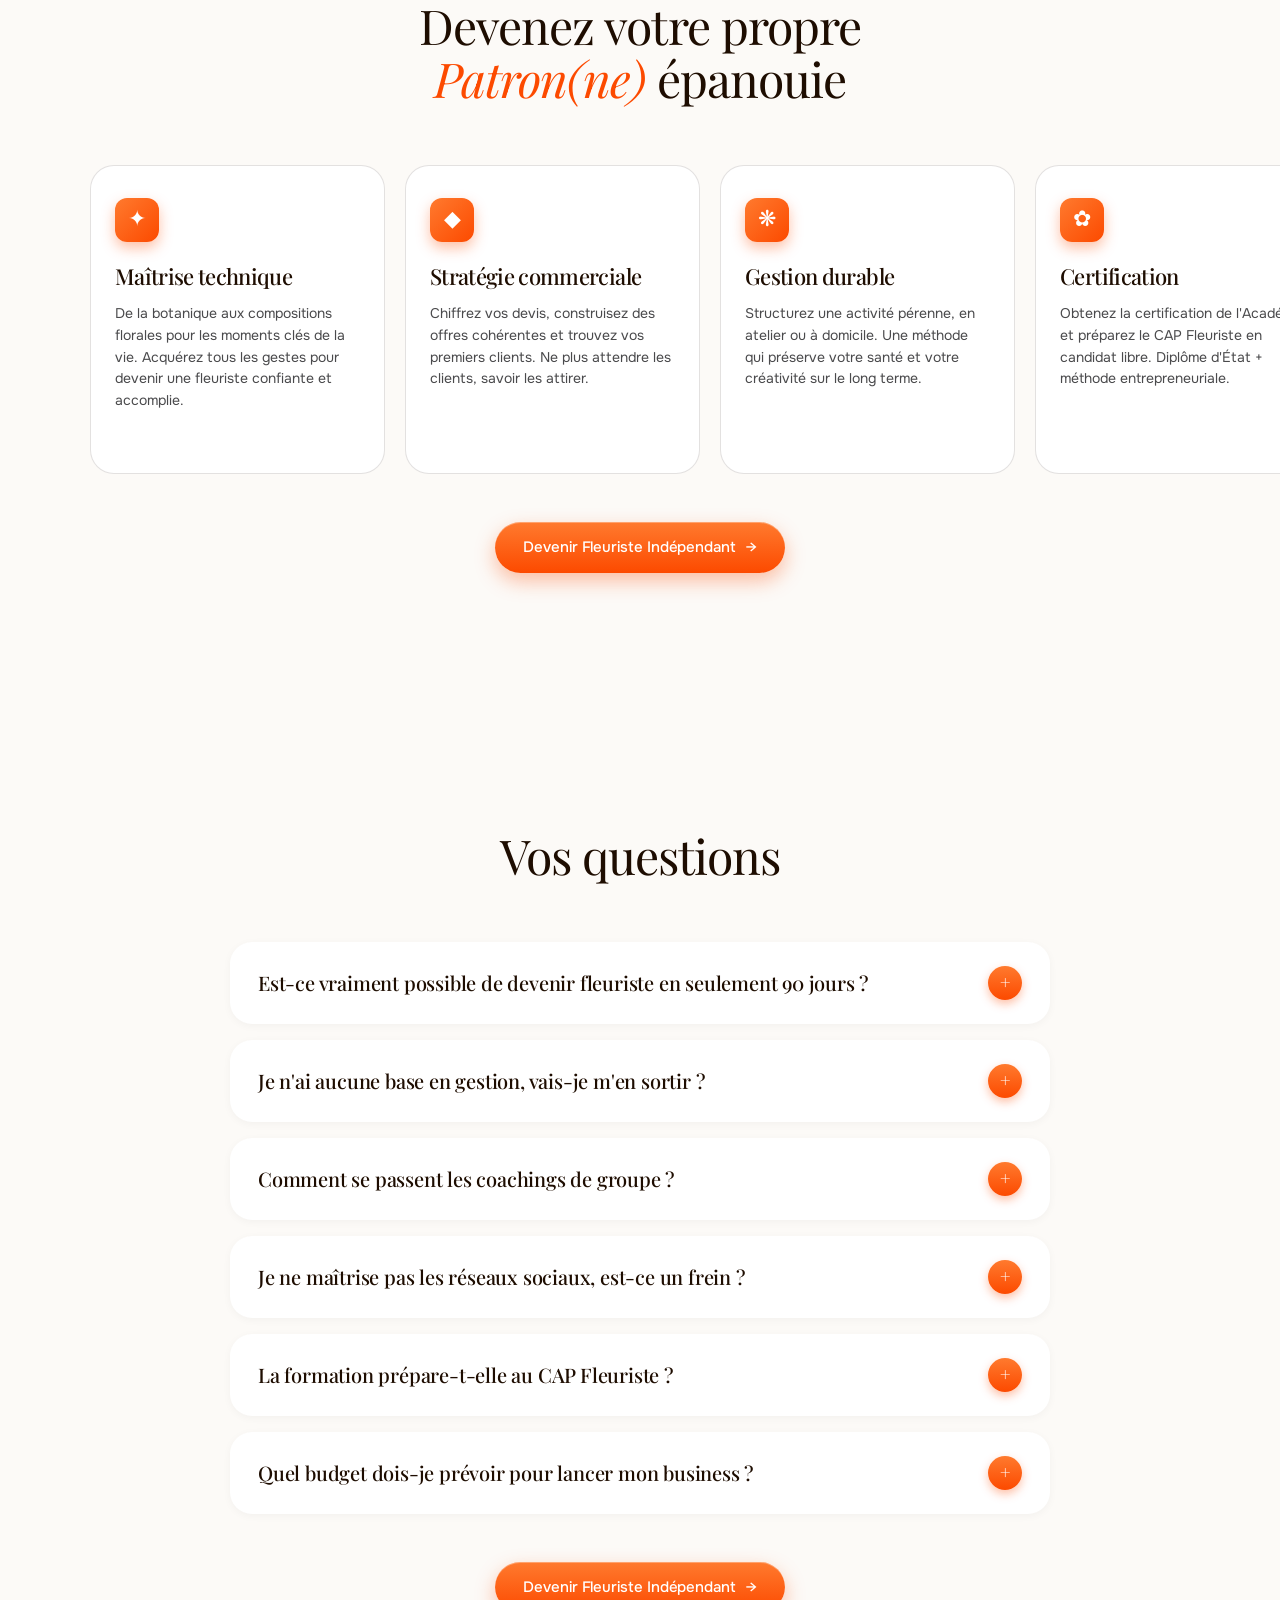
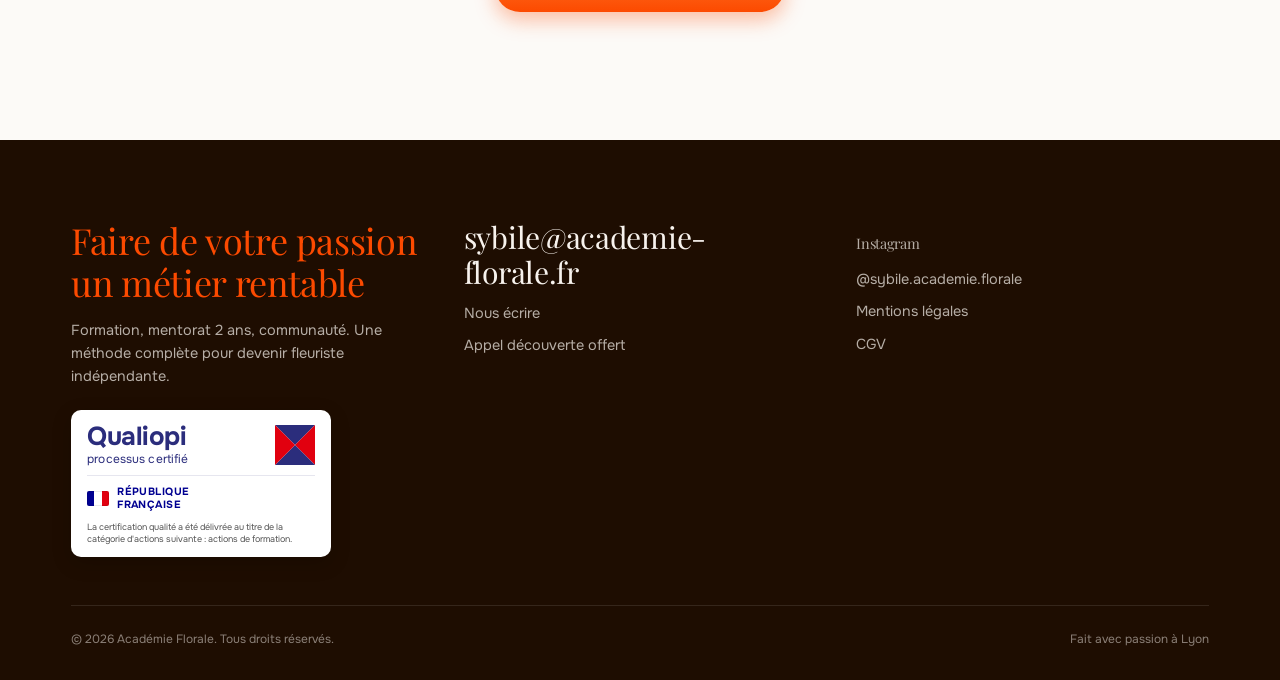
==== commit f539128f: "Remplacer le texte du nav par le logo Académie Florale Logo orange (PNG transparent) à la place du t" ====
--- a/index.html
+++ b/index.html
@@ -15,7 +15,7 @@
 
     <!-- NAV -->
     <nav class="nav">
-        <a href="#" class="nav-logo">Académie <em>Florale</em></a>
+        <a href="#" class="nav-logo" aria-label="Académie Florale — accueil"><img src="assets/images/logo-academie-florale.png" alt="Académie Florale" /></a>
         <ul class="nav-links">
             <li><a href="#programme">Programme</a></li>
             <li><a href="#accompagnement">Accompagnement</a></li>
--- a/styles.css
+++ b/styles.css
@@ -174,6 +174,9 @@
     letter-spacing: -0.02em;
 }
 .nav-logo em { font-style: italic; color: var(--brown-warm); font-weight: 400; }
+.nav-logo { display: flex; align-items: center; }
+.nav-logo img { height: 42px; width: auto; display: block; }
+@media (max-width: 900px) { .nav-logo img { height: 36px; } }
 
 .nav-links { display: flex; gap: 32px; list-style: none; }
 .nav-links a { font-size: 14px; color: var(--text-soft); transition: color 0.2s; }
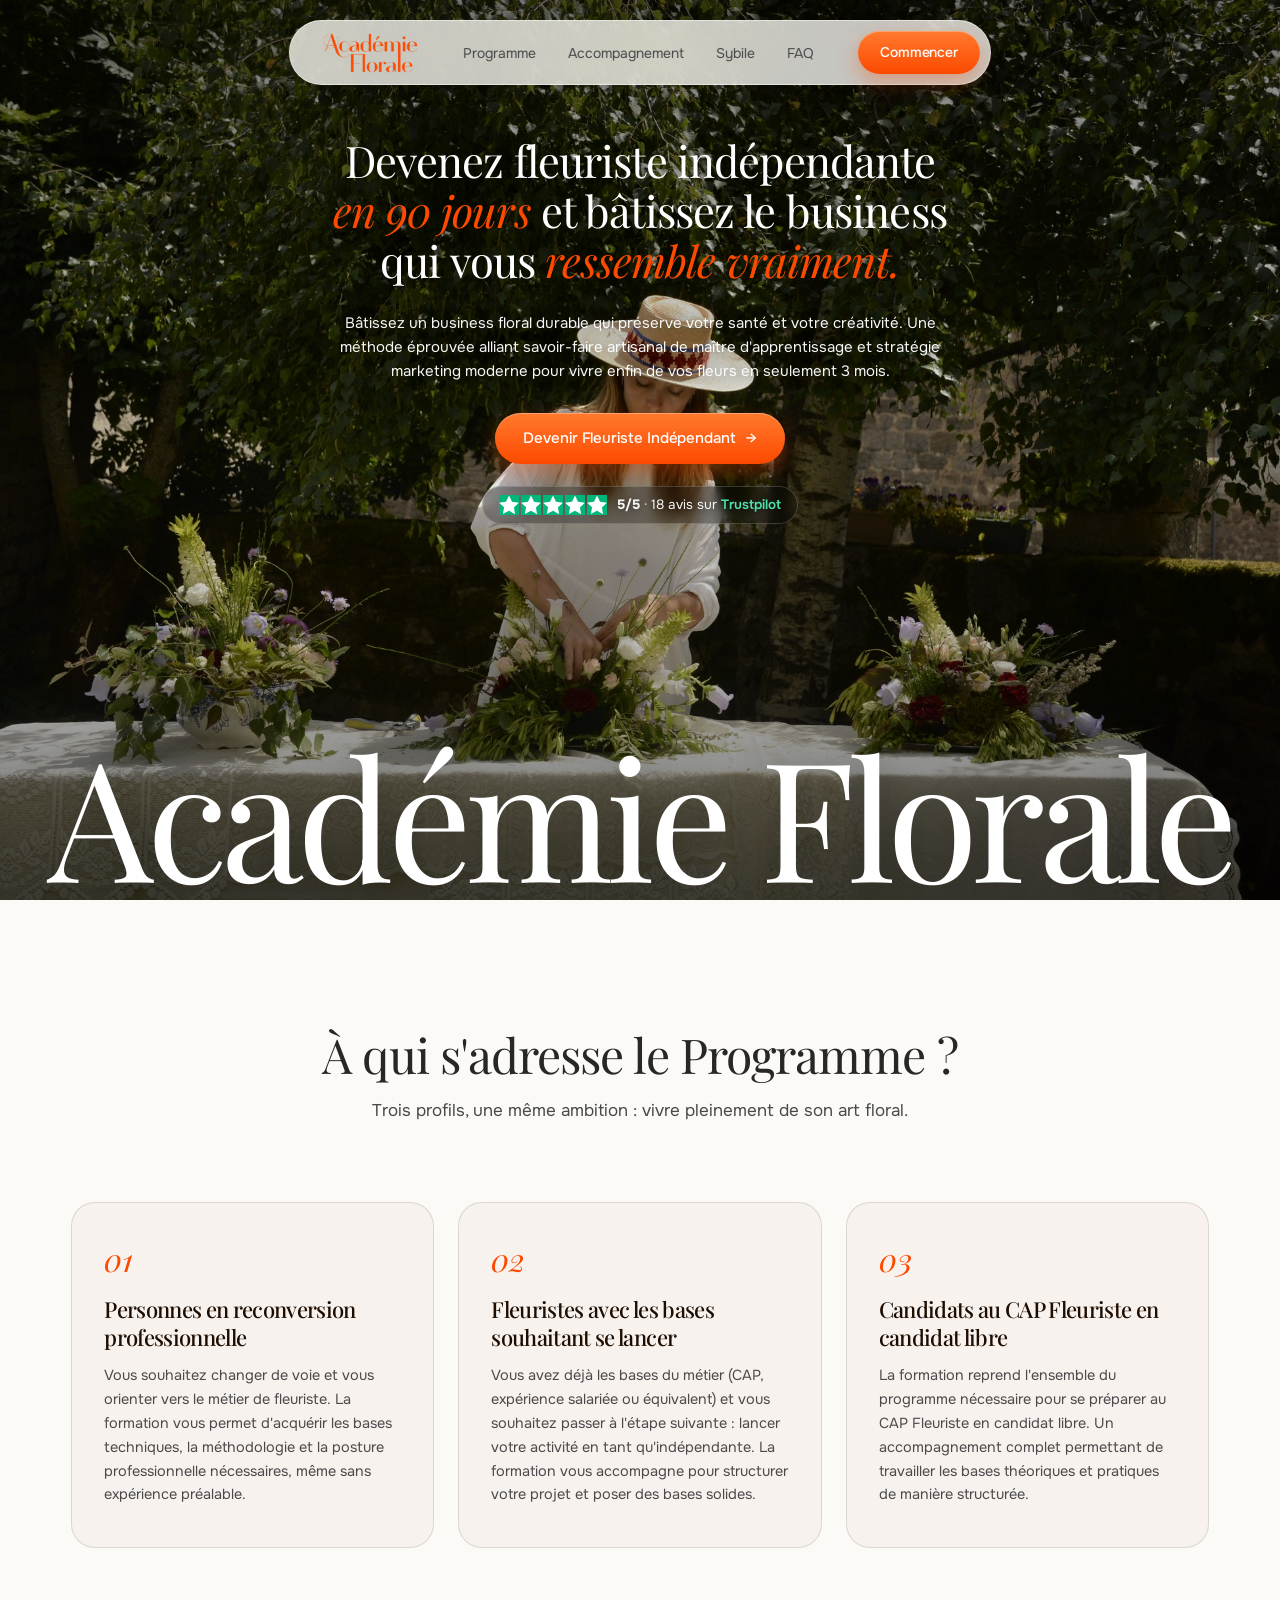
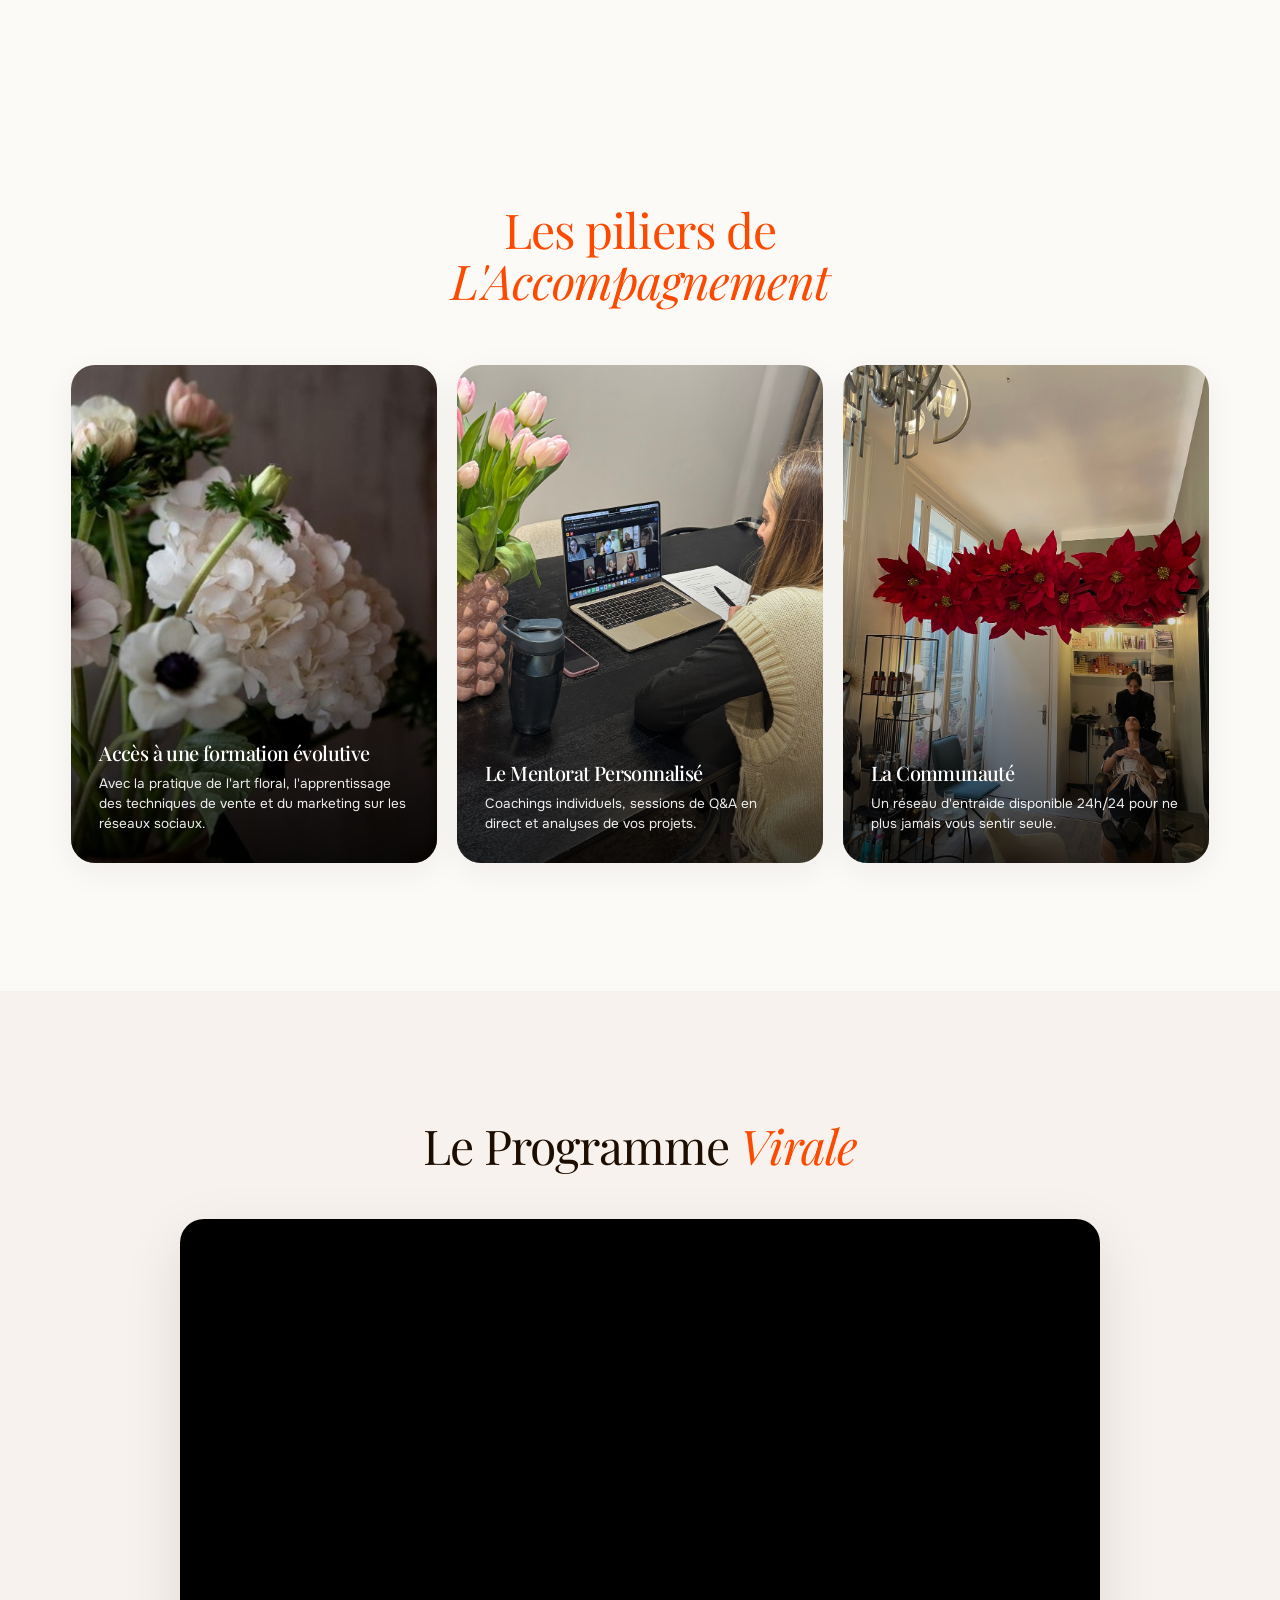
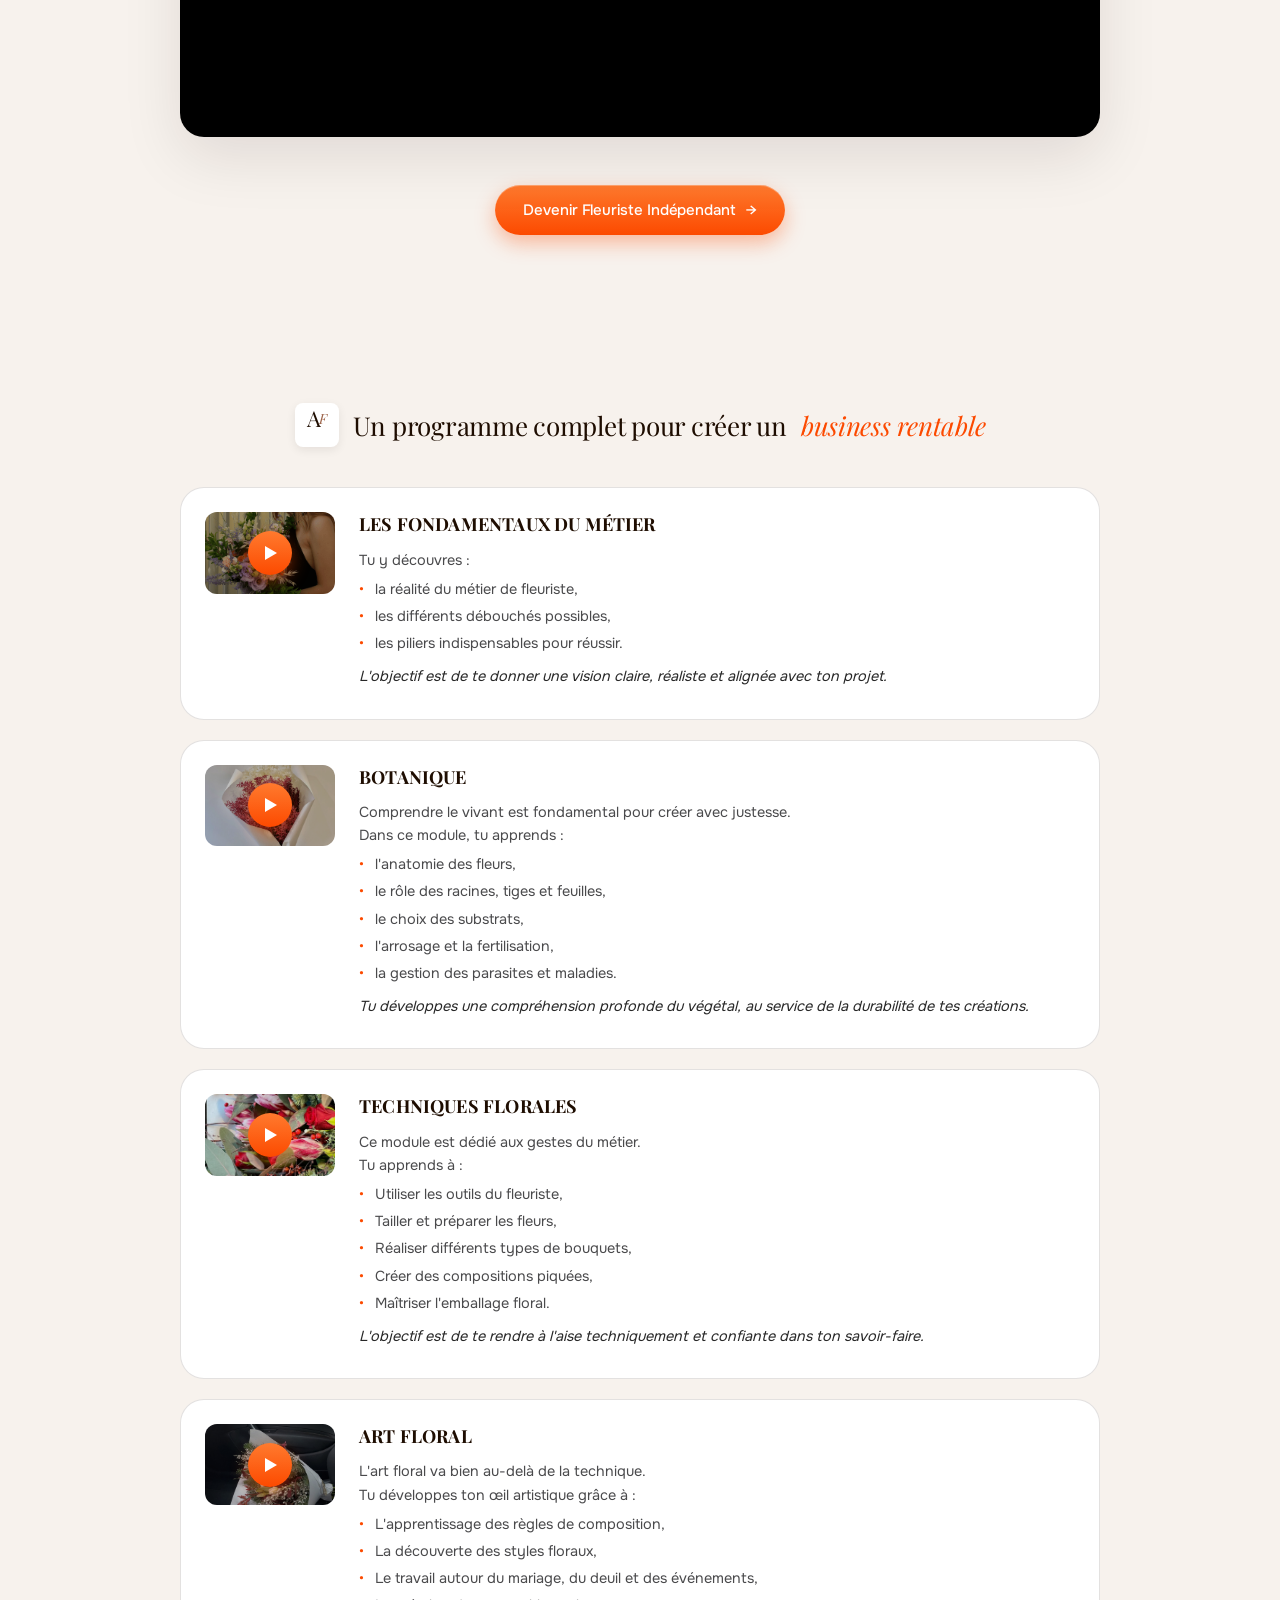
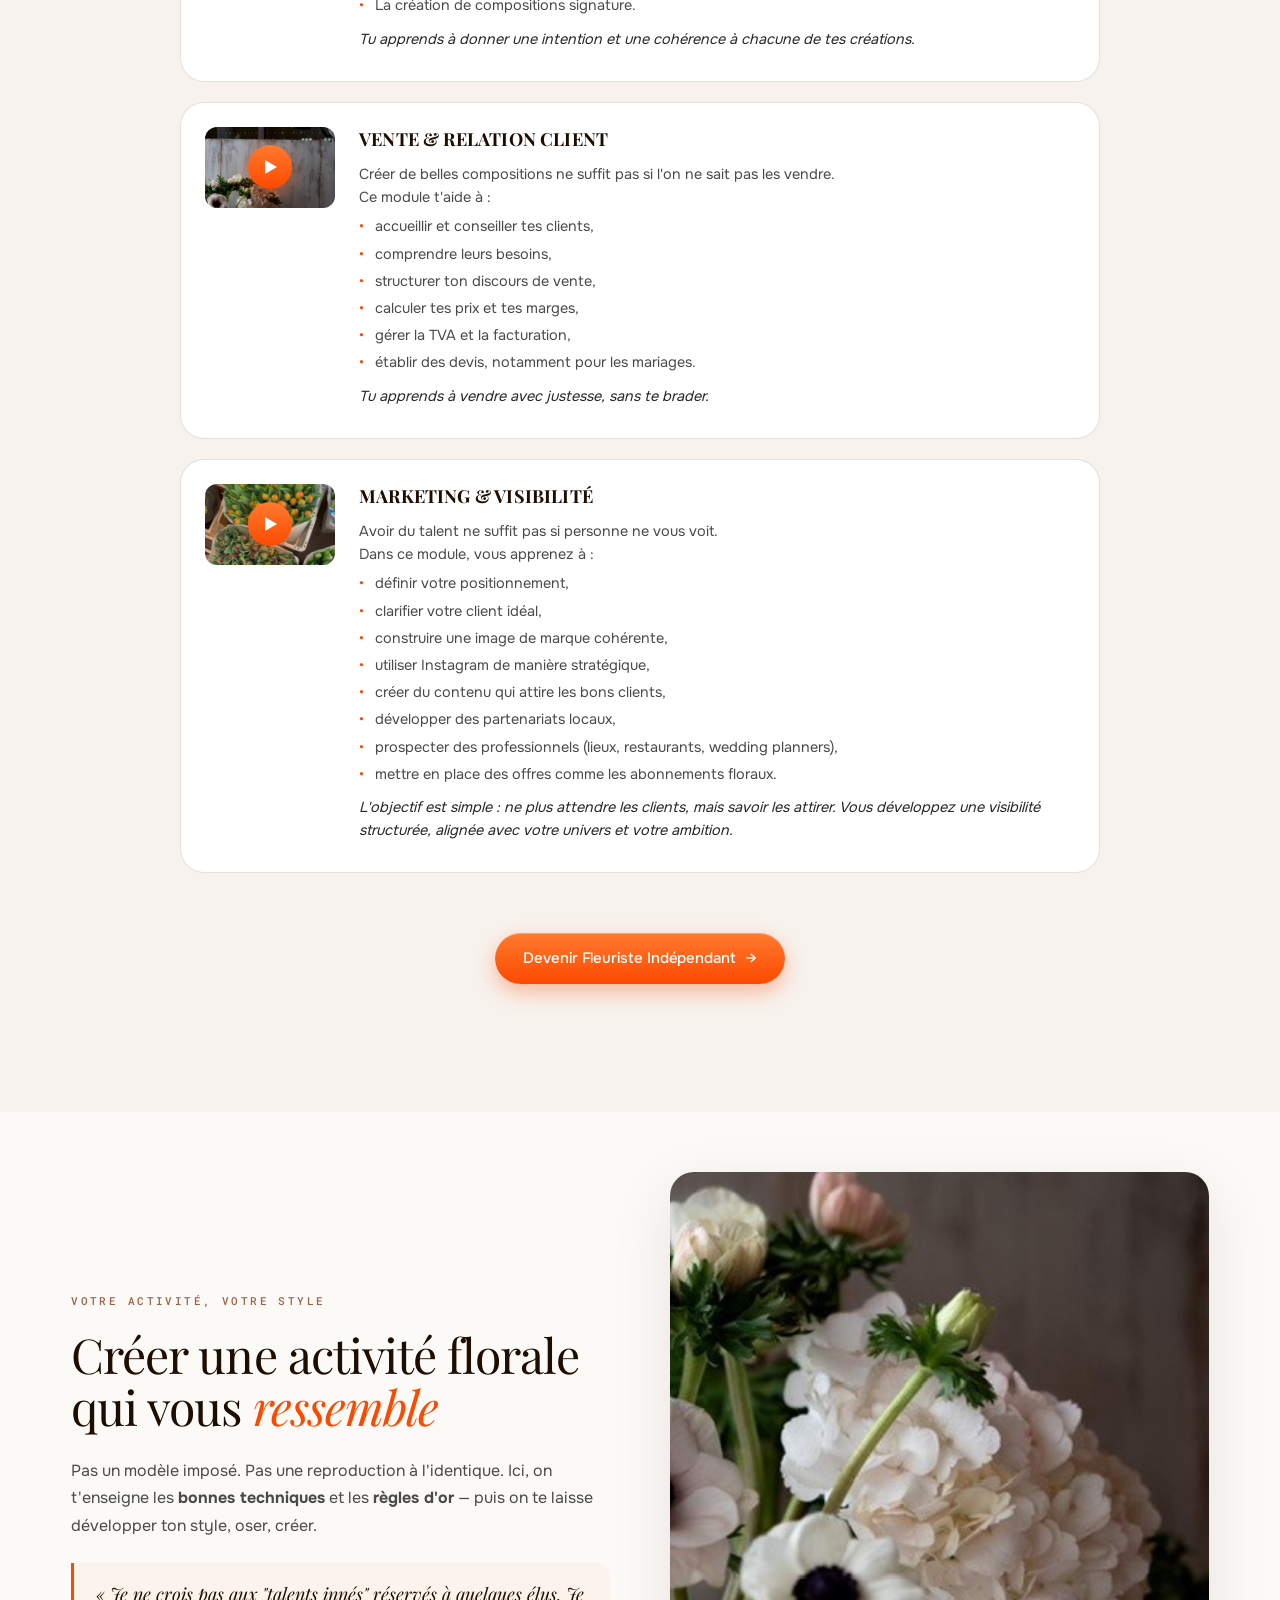
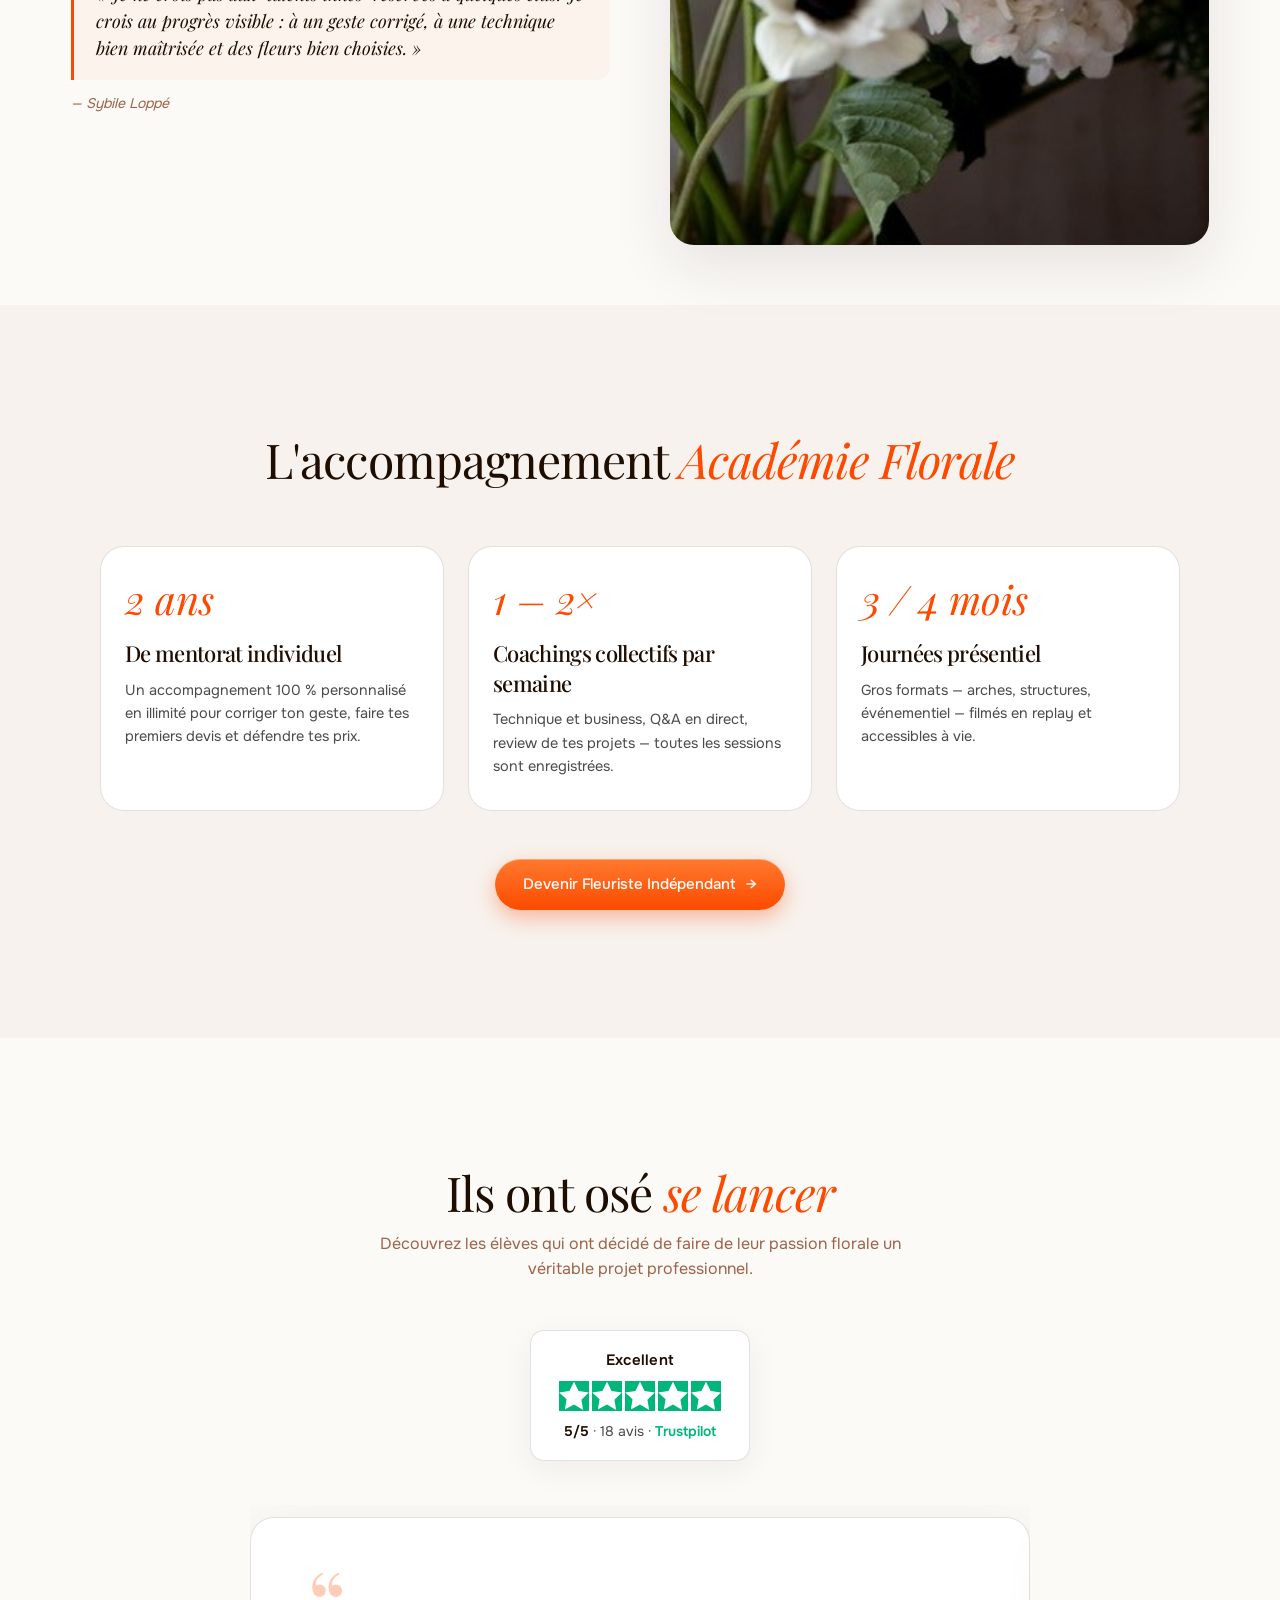
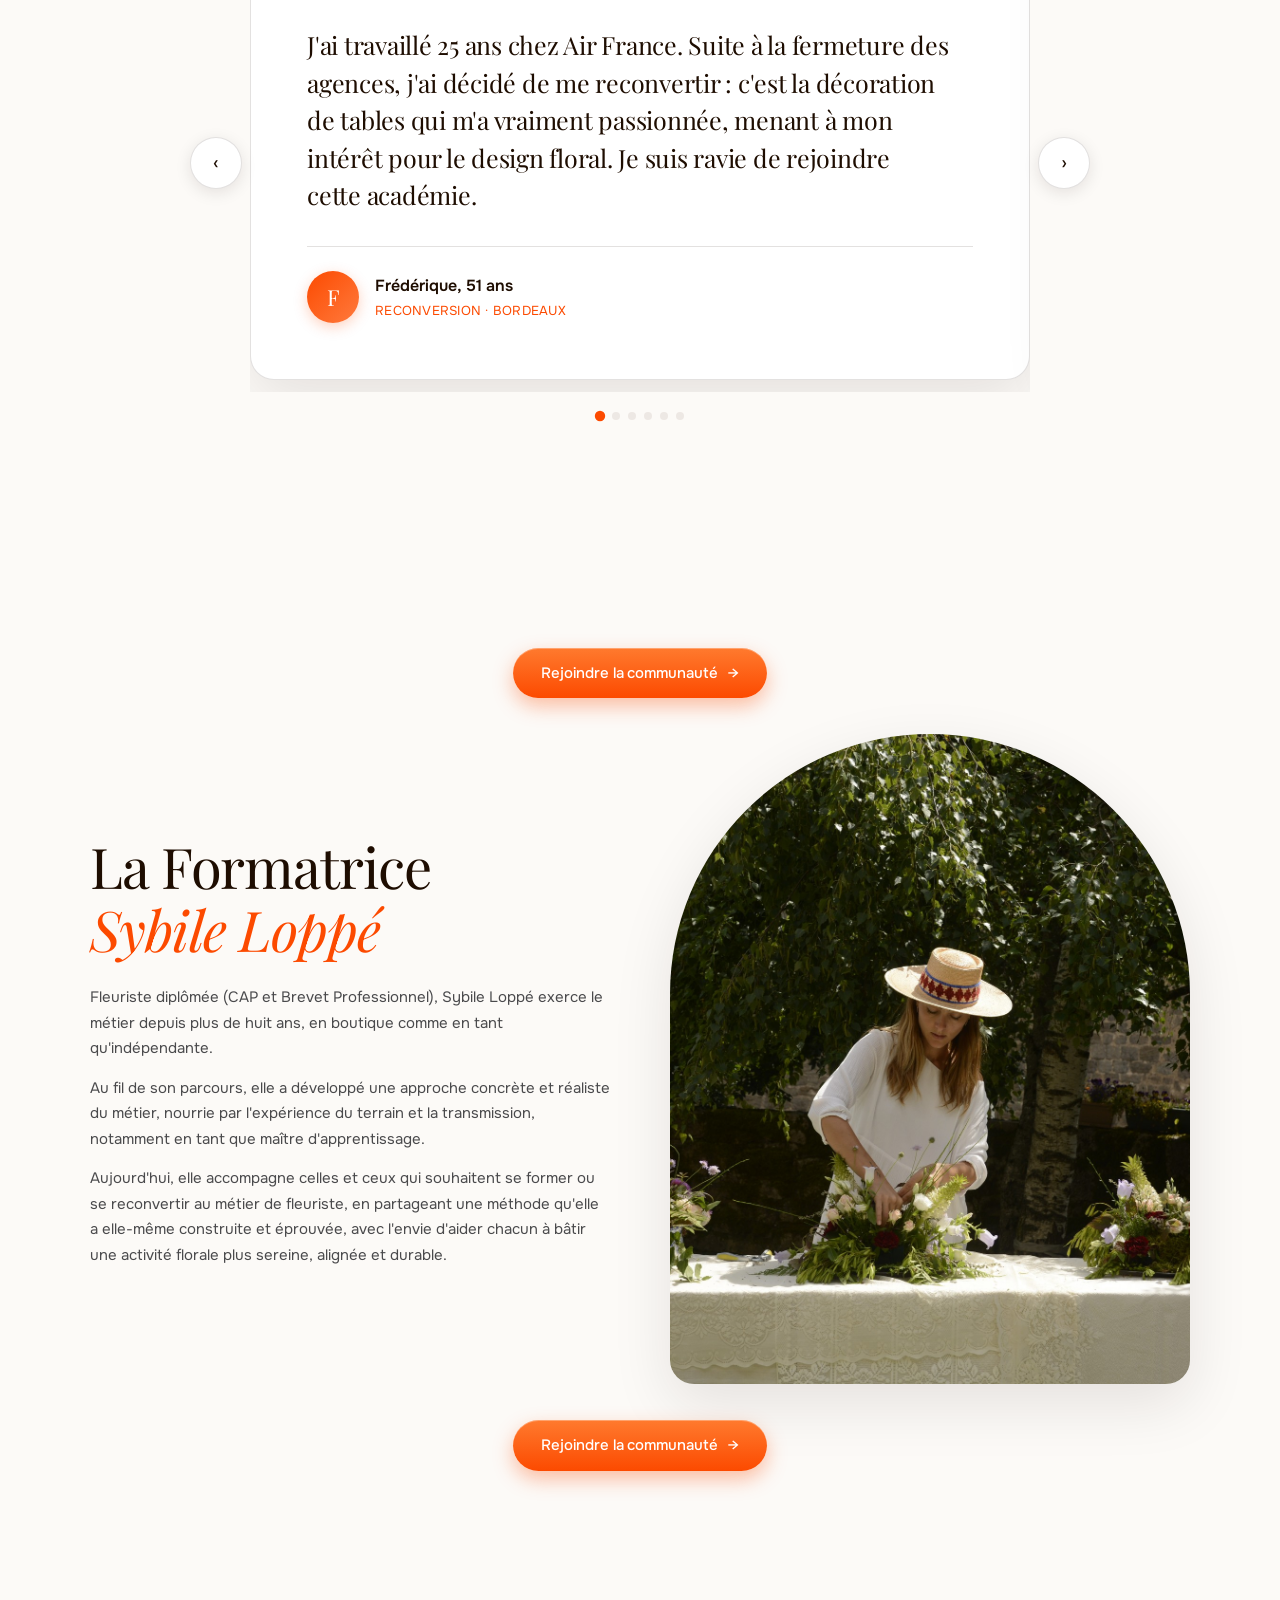
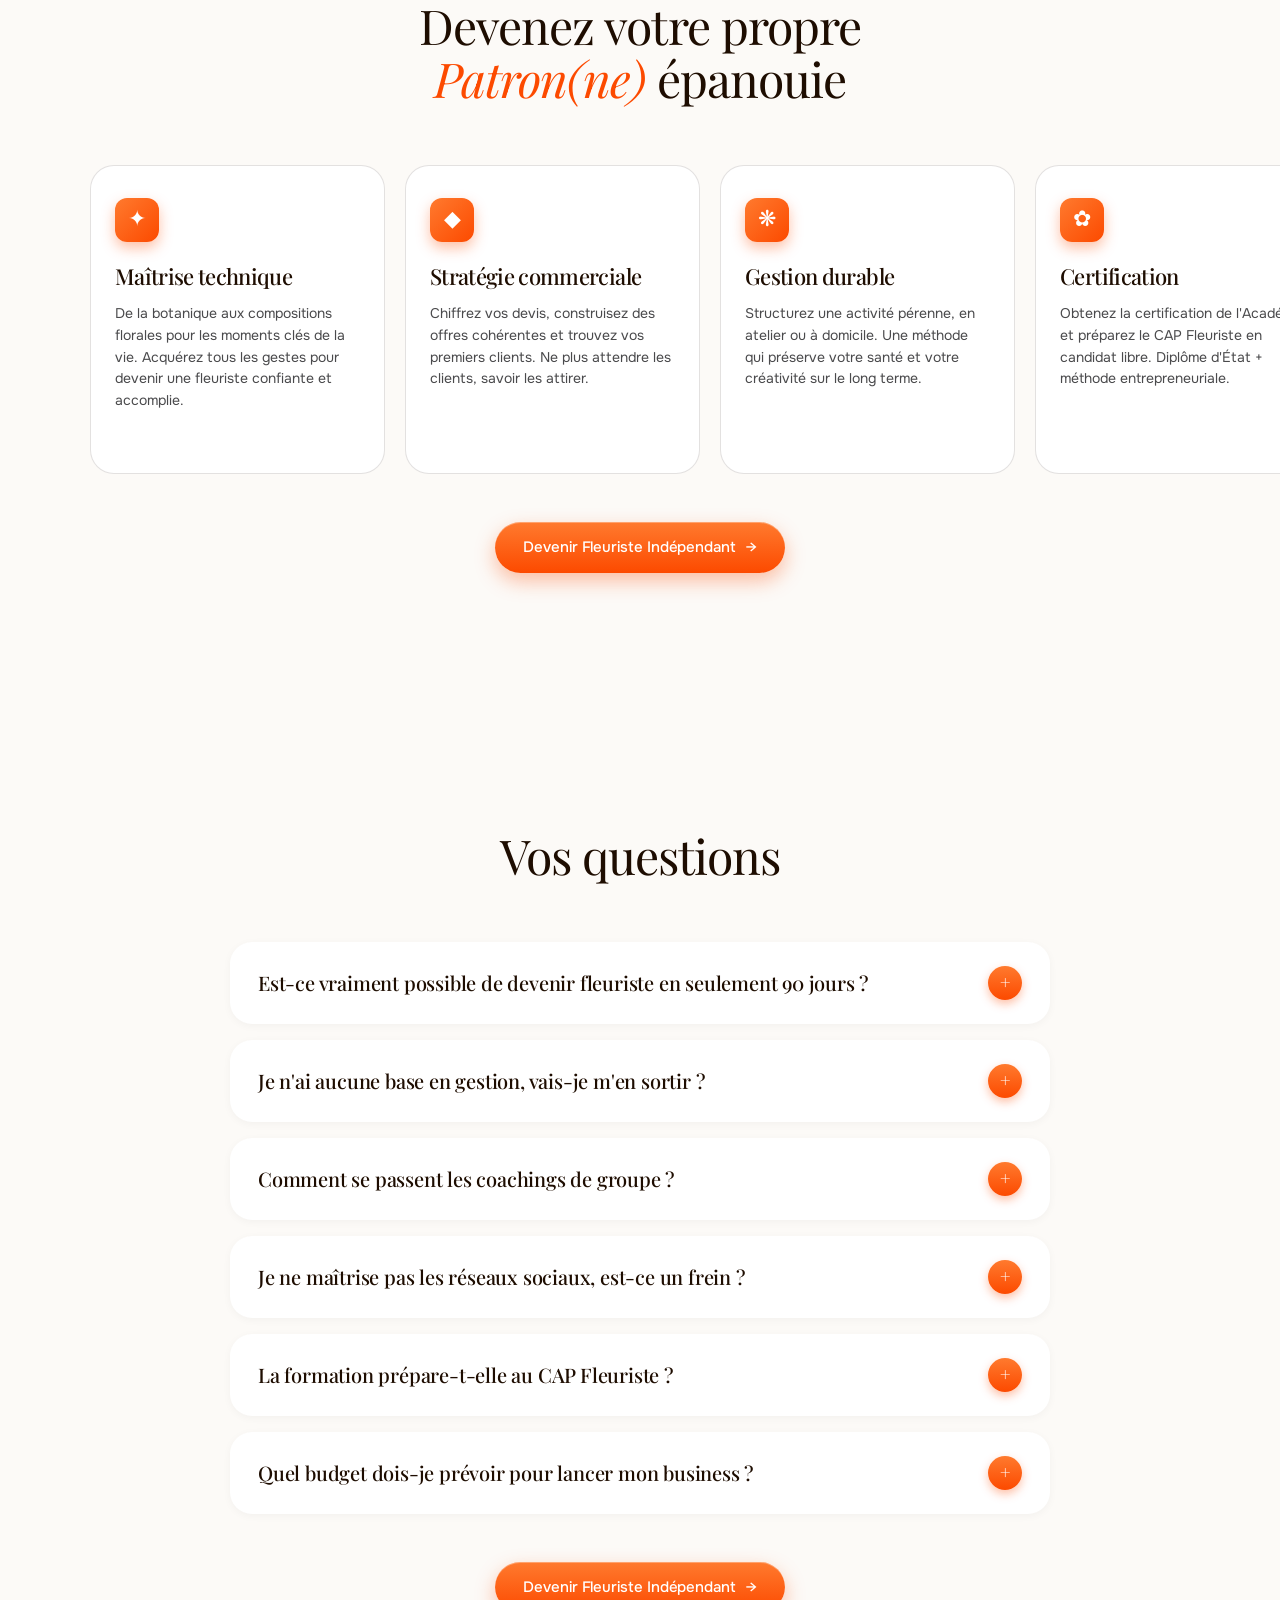
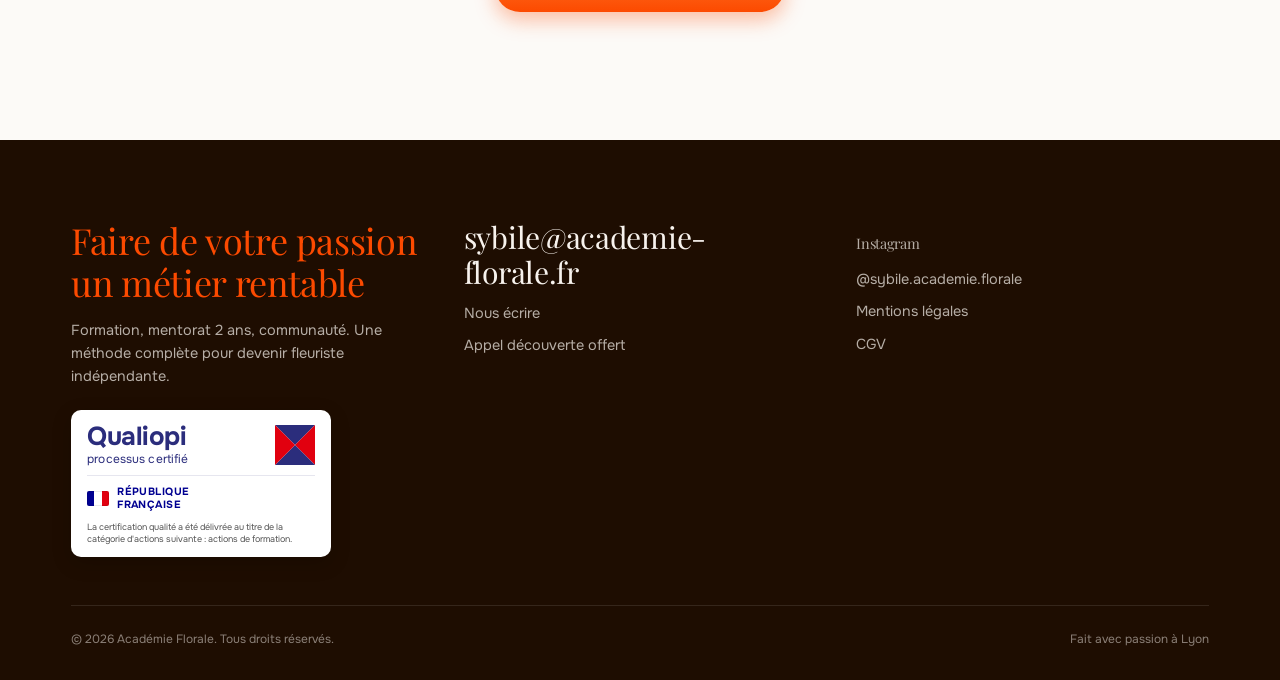
==== commit 20bf0001: "Remplacer tous les liens Calendly par iClosed Tous les CTA (nav, hero, sections, footer) et boutons " ====
--- a/index.html
+++ b/index.html
@@ -22,7 +22,7 @@
             <li><a href="#formatrice">Sybile</a></li>
             <li><a href="#faq">FAQ</a></li>
         </ul>
-        <a href="https://calendly.com/academie-florale/appel-de-candidature" target="_blank" rel="noopener" class="btn btn-primary nav-cta">Commencer</a>
+        <a href="https://app.iclosed.io/e/academie-florale/candidature-site" target="_blank" rel="noopener" class="btn btn-primary nav-cta">Commencer</a>
     </nav>
 
     <!-- HERO — full-bleed image + overlay copy + big display bottom -->
@@ -34,7 +34,7 @@
                 Bâtissez un business floral durable qui préserve votre santé et votre créativité. Une méthode éprouvée alliant savoir-faire artisanal de maître d'apprentissage et stratégie marketing moderne pour vivre enfin de vos fleurs en seulement 3 mois.
             </p>
             <div>
-                <a href="https://calendly.com/academie-florale/appel-de-candidature" target="_blank" rel="noopener" class="btn btn-primary">Devenir Fleuriste Indépendant <span class="arrow">→</span></a>
+                <a href="https://app.iclosed.io/e/academie-florale/candidature-site" target="_blank" rel="noopener" class="btn btn-primary">Devenir Fleuriste Indépendant <span class="arrow">→</span></a>
             </div>
             <a class="trustpilot-hero" href="https://fr.trustpilot.com/review/academie-florale.fr" target="_blank" rel="noopener" aria-label="5 sur 5 basé sur 18 avis sur Trustpilot">
                 <span class="tp-stars">
@@ -117,7 +117,7 @@
                 <wistia-player media-id="obb1ev2cwc" aspect="1.7777777777777777"></wistia-player>
             </div>
             <div class="cta-row">
-                <a href="https://calendly.com/academie-florale/appel-de-candidature" target="_blank" rel="noopener" class="btn btn-primary">Devenir Fleuriste Indépendant <span class="arrow">→</span></a>
+                <a href="https://app.iclosed.io/e/academie-florale/candidature-site" target="_blank" rel="noopener" class="btn btn-primary">Devenir Fleuriste Indépendant <span class="arrow">→</span></a>
             </div>
         </div>
     </section>
@@ -227,7 +227,7 @@
             </div>
 
             <div class="cta-row" style="text-align:center; margin-top: 60px;">
-                <a href="https://calendly.com/academie-florale/appel-de-candidature" target="_blank" rel="noopener" class="btn btn-primary">Devenir Fleuriste Indépendant <span class="arrow">→</span></a>
+                <a href="https://app.iclosed.io/e/academie-florale/candidature-site" target="_blank" rel="noopener" class="btn btn-primary">Devenir Fleuriste Indépendant <span class="arrow">→</span></a>
             </div>
         </div>
     </section>
@@ -268,7 +268,7 @@
                 </div>
             </div>
             <div class="cta-row">
-                <a href="https://calendly.com/academie-florale/appel-de-candidature" target="_blank" rel="noopener" class="btn btn-primary">Devenir Fleuriste Indépendant <span class="arrow">→</span></a>
+                <a href="https://app.iclosed.io/e/academie-florale/candidature-site" target="_blank" rel="noopener" class="btn btn-primary">Devenir Fleuriste Indépendant <span class="arrow">→</span></a>
             </div>
         </div>
     </section>
@@ -373,7 +373,7 @@
     <!-- LA FORMATRICE — Sybile Loppé -->
     <section class="formatrice" id="formatrice">
         <div class="wrap">
-            <div class="cta-row"><a href="https://calendly.com/academie-florale/appel-de-candidature" target="_blank" rel="noopener" class="btn btn-primary">Rejoindre la communauté <span class="arrow">→</span></a></div>
+            <div class="cta-row"><a href="https://app.iclosed.io/e/academie-florale/candidature-site" target="_blank" rel="noopener" class="btn btn-primary">Rejoindre la communauté <span class="arrow">→</span></a></div>
             <div class="formatrice-inner">
                 <div class="formatrice-copy">
                     <h2>La Formatrice<br /><em>Sybile Loppé</em></h2>
@@ -383,7 +383,7 @@
                 </div>
                 <div class="formatrice-photo"><img src="assets/images/hero-bg.jpg" alt="Sybile Loppé" /></div>
             </div>
-            <div class="cta-row" style="margin-top: 36px; margin-bottom: 0;"><a href="https://calendly.com/academie-florale/appel-de-candidature" target="_blank" rel="noopener" class="btn btn-primary">Rejoindre la communauté <span class="arrow">→</span></a></div>
+            <div class="cta-row" style="margin-top: 36px; margin-bottom: 0;"><a href="https://app.iclosed.io/e/academie-florale/candidature-site" target="_blank" rel="noopener" class="btn btn-primary">Rejoindre la communauté <span class="arrow">→</span></a></div>
         </div>
     </section>
 
@@ -414,7 +414,7 @@
                 </div>
             </div>
             <div class="cta-row">
-                <a href="https://calendly.com/academie-florale/appel-de-candidature" target="_blank" rel="noopener" class="btn btn-primary">Devenir Fleuriste Indépendant <span class="arrow">→</span></a>
+                <a href="https://app.iclosed.io/e/academie-florale/candidature-site" target="_blank" rel="noopener" class="btn btn-primary">Devenir Fleuriste Indépendant <span class="arrow">→</span></a>
             </div>
         </div>
     </section>
@@ -450,7 +450,7 @@
                 </details>
             </div>
             <div class="cta-row" id="cta">
-                <a href="https://calendly.com/academie-florale/appel-de-candidature" target="_blank" rel="noopener" class="btn btn-primary">Devenir Fleuriste Indépendant <span class="arrow">→</span></a>
+                <a href="https://app.iclosed.io/e/academie-florale/candidature-site" target="_blank" rel="noopener" class="btn btn-primary">Devenir Fleuriste Indépendant <span class="arrow">→</span></a>
             </div>
         </div>
     </section>
@@ -486,7 +486,7 @@
                     <h3>sybile@academie-florale.fr</h3>
                     <ul>
                         <li><a href="mailto:sybile@academie-florale.fr">Nous écrire</a></li>
-                        <li><a href="https://calendly.com/academie-florale/appel-de-candidature" target="_blank" rel="noopener">Appel découverte offert</a></li>
+                        <li><a href="https://app.iclosed.io/e/academie-florale/candidature-site" target="_blank" rel="noopener">Appel découverte offert</a></li>
                     </ul>
                 </div>
                 <div class="footer-col">
--- a/styles.css
+++ b/styles.css
@@ -174,9 +174,9 @@
     letter-spacing: -0.02em;
 }
 .nav-logo em { font-style: italic; color: var(--brown-warm); font-weight: 400; }
-.nav-logo { display: flex; align-items: center; }
-.nav-logo img { height: 42px; width: auto; display: block; }
-@media (max-width: 900px) { .nav-logo img { height: 36px; } }
+.nav-logo { display: flex; align-items: center; flex: 0 0 auto; }
+.nav-logo img { height: 42px; width: auto; max-width: none; display: block; }
+@media (max-width: 900px) { .nav-logo img { height: 34px; } }
 
 .nav-links { display: flex; gap: 32px; list-style: none; }
 .nav-links a { font-size: 14px; color: var(--text-soft); transition: color 0.2s; }
